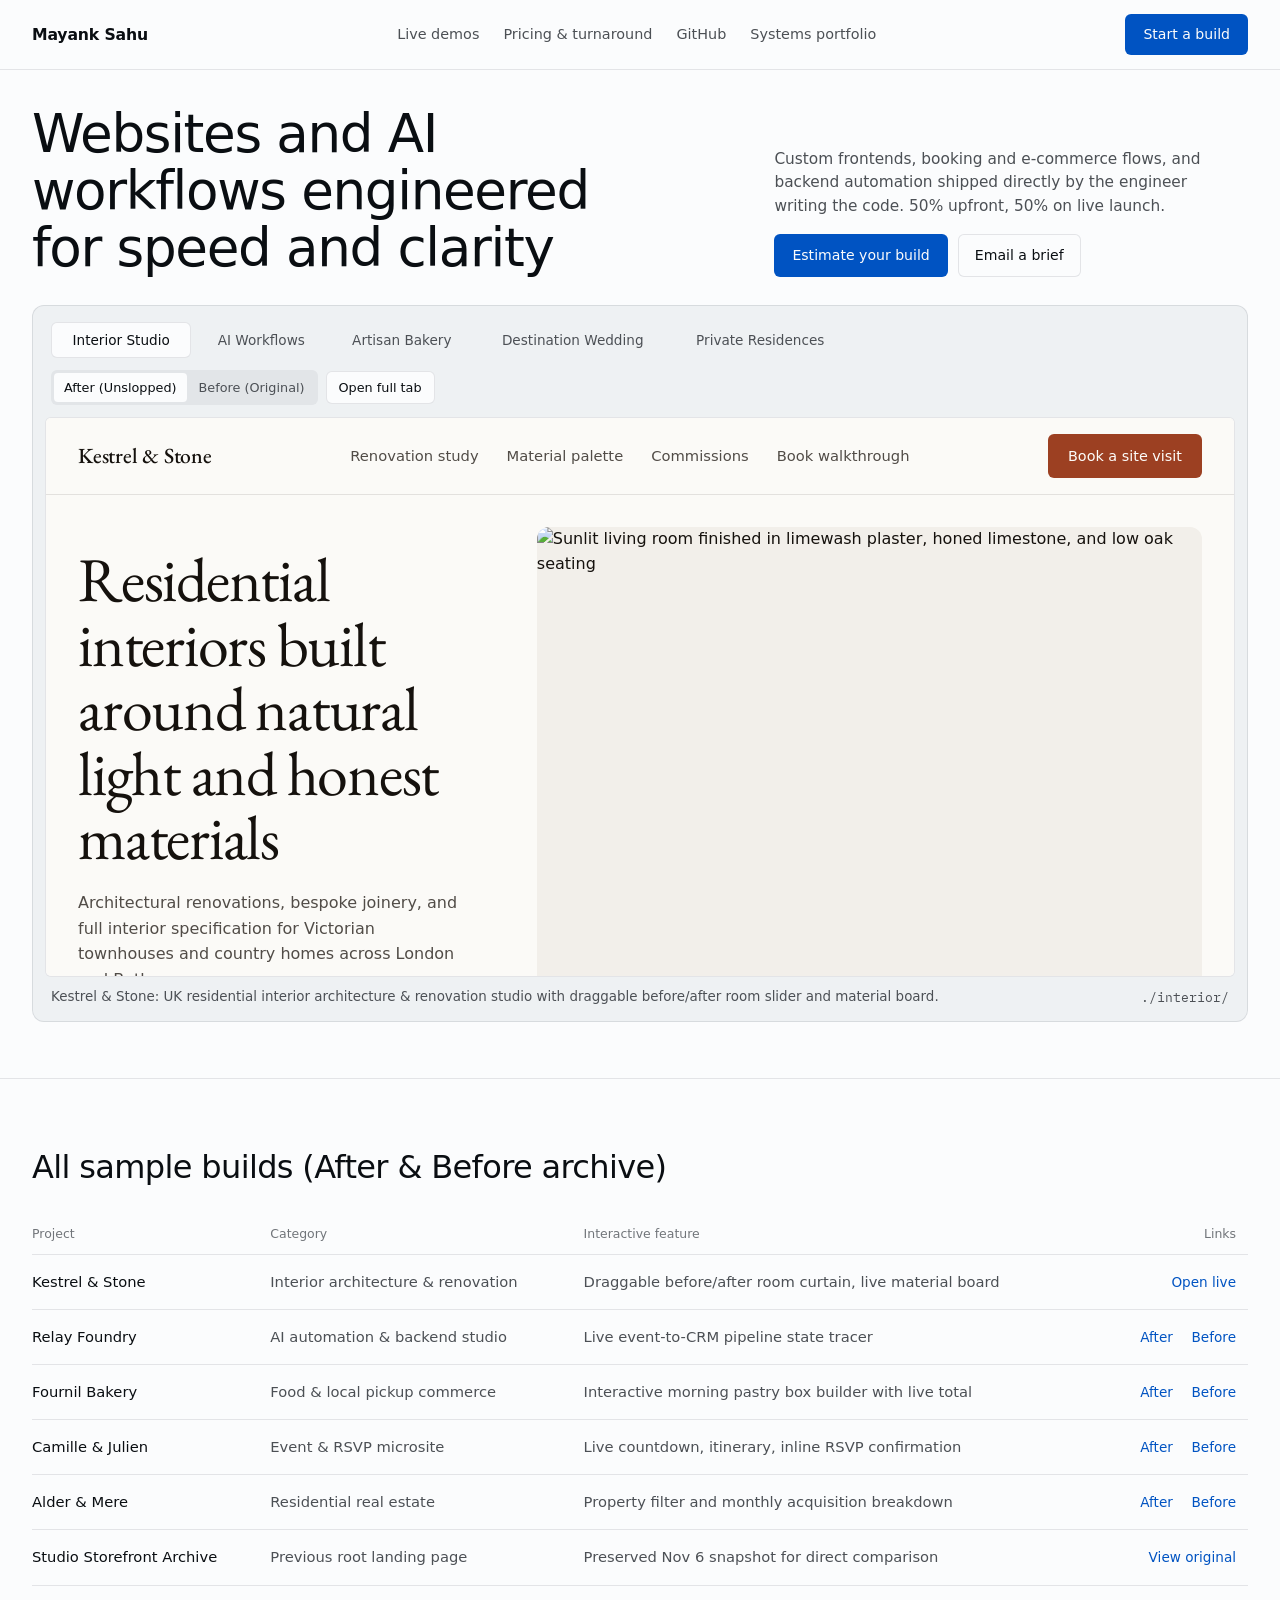
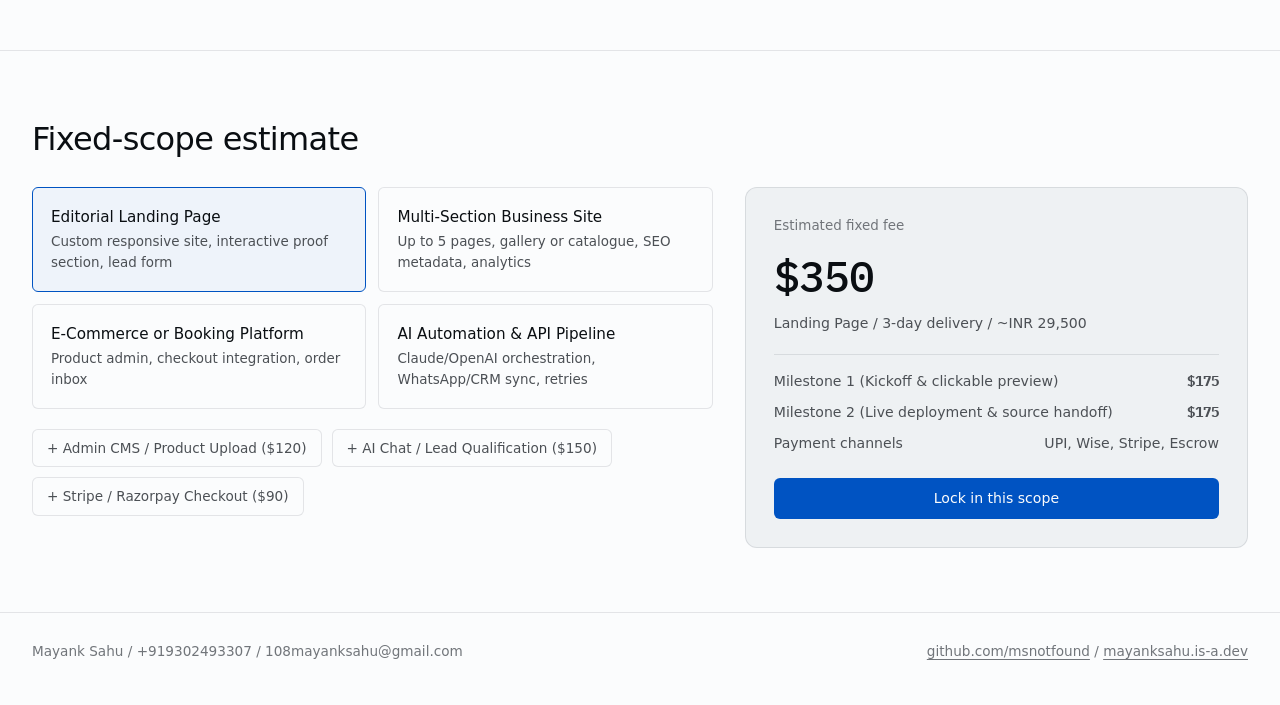
==== index.html @ 8a1dddcc "v1: clean anti-slop baseline + before archive snapshots" ====
<!DOCTYPE html>
<html lang="en">
<head>
  <meta charset="UTF-8">
  <meta name="viewport" content="width=device-width, initial-scale=1.0">
  <title>Mayank Sahu | Web Engineering &amp; AI Systems Studio</title>
  <link rel="preconnect" href="https://api.fontshare.com">
  <link rel="preconnect" href="https://fonts.googleapis.com">
  <link rel="preconnect" href="https://fonts.gstatic.com" crossorigin>
  <link href="https://api.fontshare.com/v2/css?f[]=switzer@400,500,600&display=swap" rel="stylesheet">
  <link href="https://fonts.googleapis.com/css2?family=IBM+Plex+Mono:wght@400;500&display=swap" rel="stylesheet">
  <style>
    :root {
      --bg: oklch(0.99 0.002 250);
      --surface: oklch(0.956 0.004 250);
      --ink: oklch(0.16 0.01 255);
      --ink-secondary: oklch(0.43 0.01 255);
      --ink-muted: oklch(0.56 0.01 255);
      --accent: oklch(0.47 0.19 258);
      --accent-hover: oklch(0.41 0.19 258);
      --border: rgb(15 23 42 / 0.10);
      --radius-outer: 12px;
      --radius-inner: 6px;
      --font-sans: "Switzer", system-ui, -apple-system, sans-serif;
      --font-mono: "IBM Plex Mono", ui-monospace, monospace;
    }

    *, *::before, *::after {
      box-sizing: border-box;
      margin: 0;
      padding: 0;
      -webkit-tap-highlight-color: transparent;
    }

    html {
      scroll-behavior: smooth;
      background: var(--bg);
      color: var(--ink);
      font-family: var(--font-sans);
      font-size: 16px;
      line-height: 1.5;
      -webkit-font-smoothing: antialiased;
    }

    body { min-height: 100dvh; }

    a {
      color: inherit;
      text-underline-offset: 0.2em;
    }

    button {
      font: inherit;
      cursor: pointer;
      touch-action: manipulation;
      border: none;
      background: none;
      color: inherit;
      transition: transform 150ms ease-out, background-color 160ms ease, border-color 160ms ease, color 160ms ease;
    }

    button:active { transform: scale(0.97); }

    .tabular {
      font-family: var(--font-mono);
      font-variant-numeric: tabular-nums;
    }

    /* Header */
    header {
      position: sticky;
      top: 0;
      z-index: 40;
      background: oklch(0.99 0.002 250 / 0.92);
      backdrop-filter: blur(10px);
      border-bottom: 1px solid var(--border);
    }

    .nav-inner {
      max-width: 1360px;
      margin: 0 auto;
      padding: 14px 32px;
      display: flex;
      justify-content: space-between;
      align-items: center;
      gap: 24px;
    }

    .brand {
      font-weight: 600;
      font-size: 0.98rem;
      letter-spacing: -0.01em;
      text-decoration: none;
    }

    .nav-links {
      display: flex;
      gap: 24px;
      font-size: 0.9rem;
      color: var(--ink-secondary);
    }

    .nav-links a { text-decoration: none; }
    @media (hover: hover) {
      .nav-links a:hover { color: var(--ink); }
    }

    .btn-primary {
      display: inline-flex;
      align-items: center;
      justify-content: center;
      background: var(--accent);
      color: oklch(0.99 0 0);
      padding: 10px 18px;
      border-radius: var(--radius-inner);
      font-size: 0.88rem;
      font-weight: 500;
      text-decoration: none;
    }

    @media (hover: hover) {
      .btn-primary:hover { background: var(--accent-hover); }
    }

    .btn-secondary {
      display: inline-flex;
      align-items: center;
      justify-content: center;
      border: 1px solid var(--border);
      background: var(--bg);
      color: var(--ink);
      padding: 10px 16px;
      border-radius: var(--radius-inner);
      font-size: 0.88rem;
      font-weight: 500;
      text-decoration: none;
    }

    @media (hover: hover) {
      .btn-secondary:hover { background: var(--surface); }
    }

    /* Hero + Live Proofing Desk */
    .hero {
      max-width: 1360px;
      margin: 0 auto;
      padding: 36px 32px 56px;
    }

    .hero-top {
      display: grid;
      grid-template-columns: 1.2fr 0.8fr;
      gap: 32px;
      align-items: end;
      margin-bottom: 28px;
    }

    .hero-top h1 {
      font-size: clamp(2.1rem, 1.4rem + 2.4vw, 3.4rem);
      font-weight: 500;
      line-height: 1.07;
      letter-spacing: -0.025em;
      max-width: 18ch;
    }

    .hero-right {
      display: flex;
      flex-direction: column;
      gap: 16px;
      align-items: flex-start;
    }

    .hero-right p {
      color: var(--ink-secondary);
      font-size: 0.96rem;
      max-width: 44ch;
    }

    .hero-ctas {
      display: flex;
      gap: 10px;
      flex-wrap: wrap;
    }

    /* Signature Moment: Live Embedded Work Proofing Desk with Before/After */
    .proofing-desk {
      background: var(--surface);
      border-radius: var(--radius-outer);
      padding: 12px;
      border: 1px solid var(--border);
    }

    .desk-toolbar {
      display: flex;
      justify-content: space-between;
      align-items: center;
      gap: 12px;
      flex-wrap: wrap;
      padding: 4px 6px 12px;
    }

    .demo-tabs {
      display: flex;
      flex-wrap: wrap;
      gap: 6px;
    }

    .demo-tab {
      display: inline-grid;
      place-items: center;
      padding: 7px 13px;
      border-radius: var(--radius-inner);
      font-size: 0.85rem;
      color: var(--ink-secondary);
      border: 1px solid transparent;
    }

    .demo-tab::after {
      content: attr(data-text);
      font-weight: 600;
      visibility: hidden;
      height: 0;
      overflow: hidden;
      grid-area: 1 / 1;
    }

    .demo-tab span { grid-area: 1 / 1; }

    .demo-tab[aria-selected="true"] {
      background: var(--bg);
      color: var(--ink);
      font-weight: 500;
      border-color: var(--border);
    }

    .desk-controls {
      display: flex;
      align-items: center;
      gap: 8px;
      font-size: 0.82rem;
    }

    .version-toggle {
      display: inline-flex;
      background: oklch(0.92 0.005 250);
      padding: 3px;
      border-radius: var(--radius-inner);
      gap: 2px;
    }

    .version-toggle button {
      padding: 5px 10px;
      border-radius: 4px;
      font-size: 0.8rem;
      color: var(--ink-secondary);
    }

    .version-toggle button[aria-pressed="true"] {
      background: var(--bg);
      color: var(--ink);
      font-weight: 500;
    }

    .frame-shell {
      position: relative;
      border-radius: var(--radius-inner);
      overflow: hidden;
      border: 1px solid var(--border);
      background: var(--bg);
      height: 560px;
    }

    .frame-shell iframe {
      width: 100%;
      height: 100%;
      border: 0;
      display: block;
    }

    .desk-footer {
      display: flex;
      justify-content: space-between;
      align-items: center;
      flex-wrap: wrap;
      gap: 12px;
      padding: 10px 6px 2px;
      font-size: 0.84rem;
      color: var(--ink-secondary);
    }

    /* Section */
    .section {
      max-width: 1360px;
      margin: 0 auto;
      padding: 64px 32px;
      border-top: 1px solid var(--border);
    }

    .section h2 {
      font-size: clamp(1.5rem, 1.2rem + 1vw, 2.1rem);
      font-weight: 500;
      letter-spacing: -0.02em;
      margin-bottom: 24px;
    }

    /* Live Directory Table (No 3-icon-card slop) */
    .table-wrap {
      width: 100%;
      overflow-x: auto;
      -webkit-overflow-scrolling: touch;
    }

    .work-list {
      width: 100%;
      border-collapse: collapse;
    }

    .work-list tr {
      border-bottom: 1px solid var(--border);
    }

    .work-list th {
      text-align: left;
      font-size: 0.78rem;
      font-weight: 500;
      color: var(--ink-muted);
      padding: 10px 12px 10px 0;
    }

    .work-list td {
      padding: 16px 12px 16px 0;
      font-size: 0.92rem;
      vertical-align: middle;
    }

    .work-list td:first-child {
      font-weight: 500;
    }

    .work-list .muted {
      color: var(--ink-secondary);
    }

    .work-list .actions {
      text-align: right;
      white-space: nowrap;
    }

    .work-list .actions a {
      margin-left: 14px;
      font-size: 0.85rem;
      color: var(--accent);
      text-decoration: none;
    }

    @media (hover: hover) {
      .work-list .actions a:hover { text-decoration: underline; }
    }

    /* Scope Estimator */
    .quote-grid {
      display: grid;
      grid-template-columns: 1.15fr 0.85fr;
      gap: 32px;
      align-items: start;
    }

    .scope-options {
      display: grid;
      grid-template-columns: repeat(2, 1fr);
      gap: 12px;
    }

    .scope-btn {
      text-align: left;
      padding: 18px;
      border-radius: var(--radius-inner);
      border: 1px solid var(--border);
      background: var(--bg);
      display: flex;
      flex-direction: column;
      gap: 4px;
    }

    .scope-btn[aria-pressed="true"] {
      border-color: var(--accent);
      background: oklch(0.47 0.19 258 / 0.05);
    }

    .scope-btn strong {
      font-size: 0.95rem;
      font-weight: 500;
    }

    .scope-btn span {
      font-size: 0.84rem;
      color: var(--ink-secondary);
    }

    .addons {
      margin-top: 20px;
      display: flex;
      flex-wrap: wrap;
      gap: 10px;
    }

    .addon-chip {
      padding: 8px 14px;
      border-radius: var(--radius-inner);
      border: 1px solid var(--border);
      font-size: 0.85rem;
      color: var(--ink-secondary);
      background: var(--bg);
    }

    .addon-chip[aria-pressed="true"] {
      background: var(--ink);
      color: var(--bg);
      border-color: var(--ink);
    }

    .quote-summary {
      background: var(--surface);
      border-radius: var(--radius-outer);
      padding: 28px;
      border: 1px solid var(--border);
    }

    .quote-price {
      font-size: clamp(2rem, 1.5rem + 1.5vw, 2.75rem);
      font-weight: 500;
      letter-spacing: -0.02em;
      margin: 8px 0 4px;
    }

    .quote-meta {
      color: var(--ink-secondary);
      font-size: 0.88rem;
      margin-bottom: 20px;
    }

    .milestone-list {
      list-style: none;
      border-top: 1px solid var(--border);
      padding-top: 16px;
      margin-bottom: 24px;
      display: flex;
      flex-direction: column;
      gap: 10px;
      font-size: 0.88rem;
      color: var(--ink-secondary);
    }

    .milestone-list li {
      display: flex;
      justify-content: space-between;
      gap: 12px;
    }

    footer {
      max-width: 1360px;
      margin: 0 auto;
      padding: 28px 32px 44px;
      border-top: 1px solid var(--border);
      display: flex;
      justify-content: space-between;
      flex-wrap: wrap;
      gap: 16px;
      font-size: 0.85rem;
      color: var(--ink-muted);
    }

    @media (max-width: 900px) {
      .hero-top, .quote-grid, .scope-options { grid-template-columns: 1fr; }
      .nav-links { display: none; }
      .hero, .section, .nav-inner { padding-left: 20px; padding-right: 20px; }
      .frame-shell { height: 420px; }
    }
  </style>
</head>
<body>
  <header>
    <div class="nav-inner">
      <a class="brand" href="#">Mayank Sahu</a>
      <nav class="nav-links" aria-label="Primary">
        <a href="#work">Live demos</a>
        <a href="#quote">Pricing &amp; turnaround</a>
        <a href="https://github.com/msnotfound" target="_blank" rel="noopener">GitHub</a>
        <a href="https://mayanksahu.is-a.dev/" target="_blank" rel="noopener">Systems portfolio</a>
      </nav>
      <a class="btn-primary" href="mailto:108mayanksahu@gmail.com?subject=Project%20Inquiry">Start a build</a>
    </div>
  </header>

  <main>
    <section class="hero">
      <div class="hero-top">
        <h1>Websites and AI workflows engineered for speed and clarity</h1>
        <div class="hero-right">
          <p>
            Custom frontends, booking and e-commerce flows, and backend automation shipped directly by the engineer writing the code. 50% upfront, 50% on live launch.
          </p>
          <div class="hero-ctas">
            <a class="btn-primary" href="#quote">Estimate your build</a>
            <a class="btn-secondary" href="mailto:108mayanksahu@gmail.com?subject=Project%20Brief">Email a brief</a>
          </div>
        </div>
      </div>

      <div class="proofing-desk" id="work">
        <div class="desk-toolbar">
          <div class="demo-tabs" role="tablist" aria-label="Sample vertical builds">
            <button class="demo-tab" role="tab" aria-selected="true" data-key="interior" data-text="Interior Studio"><span>Interior Studio</span></button>
            <button class="demo-tab" role="tab" aria-selected="false" data-key="ai" data-text="AI Workflows"><span>AI Workflows</span></button>
            <button class="demo-tab" role="tab" aria-selected="false" data-key="bakery" data-text="Artisan Bakery"><span>Artisan Bakery</span></button>
            <button class="demo-tab" role="tab" aria-selected="false" data-key="wedding" data-text="Destination Wedding"><span>Destination Wedding</span></button>
            <button class="demo-tab" role="tab" aria-selected="false" data-key="realestate" data-text="Private Residences"><span>Private Residences</span></button>
          </div>
          <div class="desk-controls">
            <div class="version-toggle" role="group" aria-label="Compare after and before versions">
              <button id="btnAfter" aria-pressed="true">After (Unslopped)</button>
              <button id="btnBefore" aria-pressed="false">Before (Original)</button>
            </div>
            <a id="openFull" class="btn-secondary" style="padding: 6px 12px; font-size: 0.8rem;" href="./interior/" target="_blank" rel="noopener">Open full tab</a>
          </div>
        </div>

        <div class="frame-shell">
          <iframe id="demoFrame" src="./interior/" title="Interactive sample preview"></iframe>
        </div>

        <div class="desk-footer">
          <span id="demoCaption">Kestrel &amp; Stone: UK residential interior architecture &amp; renovation studio with draggable before/after room slider and material board.</span>
          <span class="tabular" id="demoUrl">./interior/</span>
        </div>
      </div>
    </section>

    <section class="section">
      <h2>All sample builds (After &amp; Before archive)</h2>
      <div class="table-wrap">
      <table class="work-list">
        <thead>
          <tr>
            <th>Project</th>
            <th>Category</th>
            <th>Interactive feature</th>
            <th style="text-align:right">Links</th>
          </tr>
        </thead>
        <tbody>
          <tr>
            <td>Kestrel &amp; Stone</td>
            <td class="muted">Interior architecture &amp; renovation</td>
            <td class="muted">Draggable before/after room curtain, live material board</td>
            <td class="actions">
              <a href="./interior/" target="_blank" rel="noopener">Open live</a>
            </td>
          </tr>
          <tr>
            <td>Relay Foundry</td>
            <td class="muted">AI automation &amp; backend studio</td>
            <td class="muted">Live event-to-CRM pipeline state tracer</td>
            <td class="actions">
              <a href="./ai-studio/" target="_blank" rel="noopener">After</a>
              <a href="./before/ai-studio/" target="_blank" rel="noopener">Before</a>
            </td>
          </tr>
          <tr>
            <td>Fournil Bakery</td>
            <td class="muted">Food &amp; local pickup commerce</td>
            <td class="muted">Interactive morning pastry box builder with live total</td>
            <td class="actions">
              <a href="./bakery/" target="_blank" rel="noopener">After</a>
              <a href="./before/bakery/" target="_blank" rel="noopener">Before</a>
            </td>
          </tr>
          <tr>
            <td>Camille &amp; Julien</td>
            <td class="muted">Event &amp; RSVP microsite</td>
            <td class="muted">Live countdown, itinerary, inline RSVP confirmation</td>
            <td class="actions">
              <a href="./wedding/" target="_blank" rel="noopener">After</a>
              <a href="./before/wedding/" target="_blank" rel="noopener">Before</a>
            </td>
          </tr>
          <tr>
            <td>Alder &amp; Mere</td>
            <td class="muted">Residential real estate</td>
            <td class="muted">Property filter and monthly acquisition breakdown</td>
            <td class="actions">
              <a id="reAfterLink" href="https://msnotfound.github.io/real-estate-demo/" target="_blank" rel="noopener">After</a>
              <a id="reBeforeLink" href="https://msnotfound.github.io/real-estate-demo/before/" target="_blank" rel="noopener">Before</a>
            </td>
          </tr>
          <tr>
            <td>Studio Storefront Archive</td>
            <td class="muted">Previous root landing page</td>
            <td class="muted">Preserved Nov 6 snapshot for direct comparison</td>
            <td class="actions">
              <a href="./before/" target="_blank" rel="noopener">View original</a>
            </td>
          </tr>
        </tbody>
      </table>
      </div>
    </section>

    <section class="section" id="quote">
      <h2>Fixed-scope estimate</h2>
      <div class="quote-grid">
        <div>
          <div class="scope-options" role="radiogroup" aria-label="Base project scope">
            <button class="scope-btn" aria-pressed="true" data-price="350" data-days="3" data-name="Landing Page">
              <strong>Editorial Landing Page</strong>
              <span>Custom responsive site, interactive proof section, lead form</span>
            </button>
            <button class="scope-btn" aria-pressed="false" data-price="500" data-days="4" data-name="Studio / Portfolio Site">
              <strong>Multi-Section Business Site</strong>
              <span>Up to 5 pages, gallery or catalogue, SEO metadata, analytics</span>
            </button>
            <button class="scope-btn" aria-pressed="false" data-price="650" data-days="6" data-name="E-Commerce / Booking">
              <strong>E-Commerce or Booking Platform</strong>
              <span>Product admin, checkout integration, order inbox</span>
            </button>
            <button class="scope-btn" aria-pressed="false" data-price="550" data-days="5" data-name="AI Workflow / Agent">
              <strong>AI Automation &amp; API Pipeline</strong>
              <span>Claude/OpenAI orchestration, WhatsApp/CRM sync, retries</span>
            </button>
          </div>

          <div class="addons" aria-label="Optional add-ons">
            <button class="addon-chip" aria-pressed="false" data-add="120" data-days="1">+ Admin CMS / Product Upload ($120)</button>
            <button class="addon-chip" aria-pressed="false" data-add="150" data-days="1">+ AI Chat / Lead Qualification ($150)</button>
            <button class="addon-chip" aria-pressed="false" data-add="90" data-days="1">+ Stripe / Razorpay Checkout ($90)</button>
          </div>
        </div>

        <aside class="quote-summary">
          <div style="font-size:0.84rem; color:var(--ink-muted)">Estimated fixed fee</div>
          <div class="quote-price tabular" id="qPrice">$350</div>
          <div class="quote-meta" id="qMeta">Landing Page / 3-day delivery / ~INR 29,500</div>

          <ul class="milestone-list">
            <li><span>Milestone 1 (Kickoff &amp; clickable preview)</span><strong class="tabular" id="qHalf1">$175</strong></li>
            <li><span>Milestone 2 (Live deployment &amp; source handoff)</span><strong class="tabular" id="qHalf2">$175</strong></li>
            <li><span>Payment channels</span><span>UPI, Wise, Stripe, Escrow</span></li>
          </ul>

          <a id="qCta" class="btn-primary" style="width:100%" href="mailto:108mayanksahu@gmail.com?subject=Project%20Brief%20(Landing%20Page%20-%20$350)">Lock in this scope</a>
        </aside>
      </div>
    </section>
  </main>

  <footer>
    <span>Mayank Sahu / +919302493307 / 108mayanksahu@gmail.com</span>
    <span><a href="https://github.com/msnotfound" target="_blank" rel="noopener">github.com/msnotfound</a> / <a href="https://mayanksahu.is-a.dev/" target="_blank" rel="noopener">mayanksahu.is-a.dev</a></span>
  </footer>

  <script>
    const DEMOS = {
      interior: {
        after: './interior/',
        before: './before/',
        caption: 'Kestrel & Stone: UK residential interior architecture & renovation studio with draggable before/after room slider and material board.'
      },
      ai: {
        after: './ai-studio/',
        before: './before/ai-studio/',
        caption: 'Relay Foundry: AI automation & webhook engineering showcase with a live JSON event trace debugger.'
      },
      bakery: {
        after: './bakery/',
        before: './before/bakery/',
        caption: 'Fournil Bakery: High-contrast split editorial layout with interactive morning pastry box builder.'
      },
      wedding: {
        after: './wedding/',
        before: './before/wedding/',
        caption: 'Camille & Julien: Destination wedding RSVP microsite with live future countdown and full contrast pass.'
      },
      realestate: {
        after: (location.hostname === '127.0.0.1' || location.hostname === 'localhost') ? 'http://127.0.0.1:8082/' : 'https://msnotfound.github.io/real-estate-demo/',
        before: (location.hostname === '127.0.0.1' || location.hostname === 'localhost') ? 'http://127.0.0.1:8082/before/' : 'https://msnotfound.github.io/real-estate-demo/before/',
        caption: 'Alder & Mere: Light-first gallery real estate showcase with architectural photography above the fold and live payment calculator.'
      }
    };

    document.getElementById('reAfterLink').href = DEMOS.realestate.after;
    document.getElementById('reBeforeLink').href = DEMOS.realestate.before;

    let currentDemo = 'interior';
    let currentVersion = 'after';

    function renderDesk() {
      const d = DEMOS[currentDemo];
      const url = d[currentVersion];
      document.getElementById('demoFrame').src = url;
      document.getElementById('openFull').href = url;
      document.getElementById('demoCaption').textContent = d.caption;
      document.getElementById('demoUrl').textContent = url;
    }

    document.querySelectorAll('.demo-tab').forEach(btn => {
      btn.addEventListener('click', () => {
        document.querySelectorAll('.demo-tab').forEach(b => b.setAttribute('aria-selected', 'false'));
        btn.setAttribute('aria-selected', 'true');
        currentDemo = btn.dataset.key;
        renderDesk();
      });
    });

    document.getElementById('btnAfter').addEventListener('click', () => {
      currentVersion = 'after';
      document.getElementById('btnAfter').setAttribute('aria-pressed', 'true');
      document.getElementById('btnBefore').setAttribute('aria-pressed', 'false');
      renderDesk();
    });
    document.getElementById('btnBefore').addEventListener('click', () => {
      currentVersion = 'before';
      document.getElementById('btnBefore').setAttribute('aria-pressed', 'true');
      document.getElementById('btnAfter').setAttribute('aria-pressed', 'false');
      renderDesk();
    });

    // Scope Estimator
    let basePrice = 350, baseDays = 3, baseName = 'Landing Page';
    function updateQuote() {
      let extraPrice = 0, extraDays = 0;
      document.querySelectorAll('.addon-chip[aria-pressed="true"]').forEach(c => {
        extraPrice += Number(c.dataset.add);
        extraDays += Number(c.dataset.days);
      });
      const total = basePrice + extraPrice;
      const days = baseDays + extraDays;
      const half = Math.round(total / 2);
      const inr = Math.round(total * 84.5).toLocaleString('en-IN');
      document.getElementById('qPrice').textContent = '$' + total;
      document.getElementById('qMeta').textContent = `${baseName} / ${days}-day delivery / ~INR ${inr}`;
      document.getElementById('qHalf1').textContent = '$' + half;
      document.getElementById('qHalf2').textContent = '$' + (total - half);
      document.getElementById('qCta').href = `mailto:108mayanksahu@gmail.com?subject=${encodeURIComponent(`Project Brief (${baseName} - $${total})`)}`;
    }

    document.querySelectorAll('.scope-btn').forEach(b => {
      b.addEventListener('click', () => {
        document.querySelectorAll('.scope-btn').forEach(x => x.setAttribute('aria-pressed', 'false'));
        b.setAttribute('aria-pressed', 'true');
        basePrice = Number(b.dataset.price);
        baseDays = Number(b.dataset.days);
        baseName = b.dataset.name;
        updateQuote();
      });
    });

    document.querySelectorAll('.addon-chip').forEach(c => {
      c.addEventListener('click', () => {
        const next = c.getAttribute('aria-pressed') !== 'true';
        c.setAttribute('aria-pressed', String(next));
        updateQuote();
      });
    });
  </script>
</body>
</html>
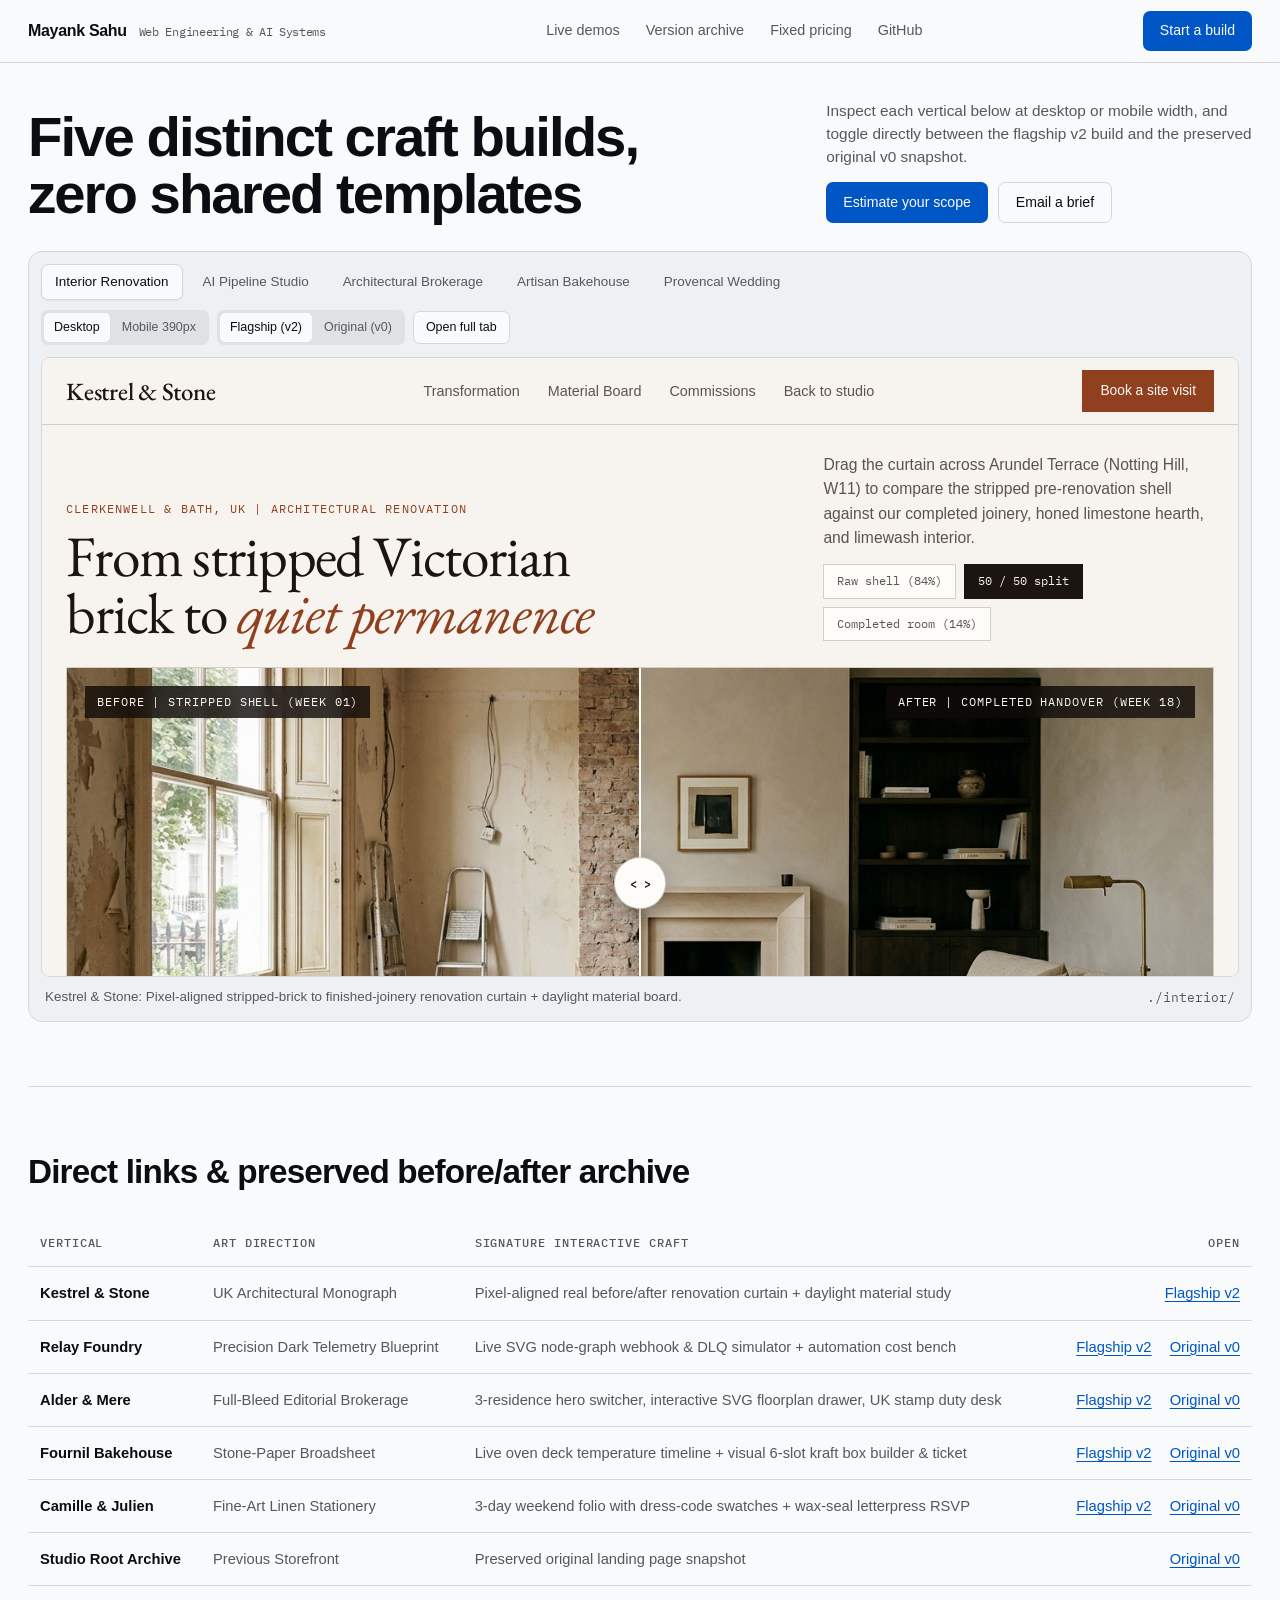
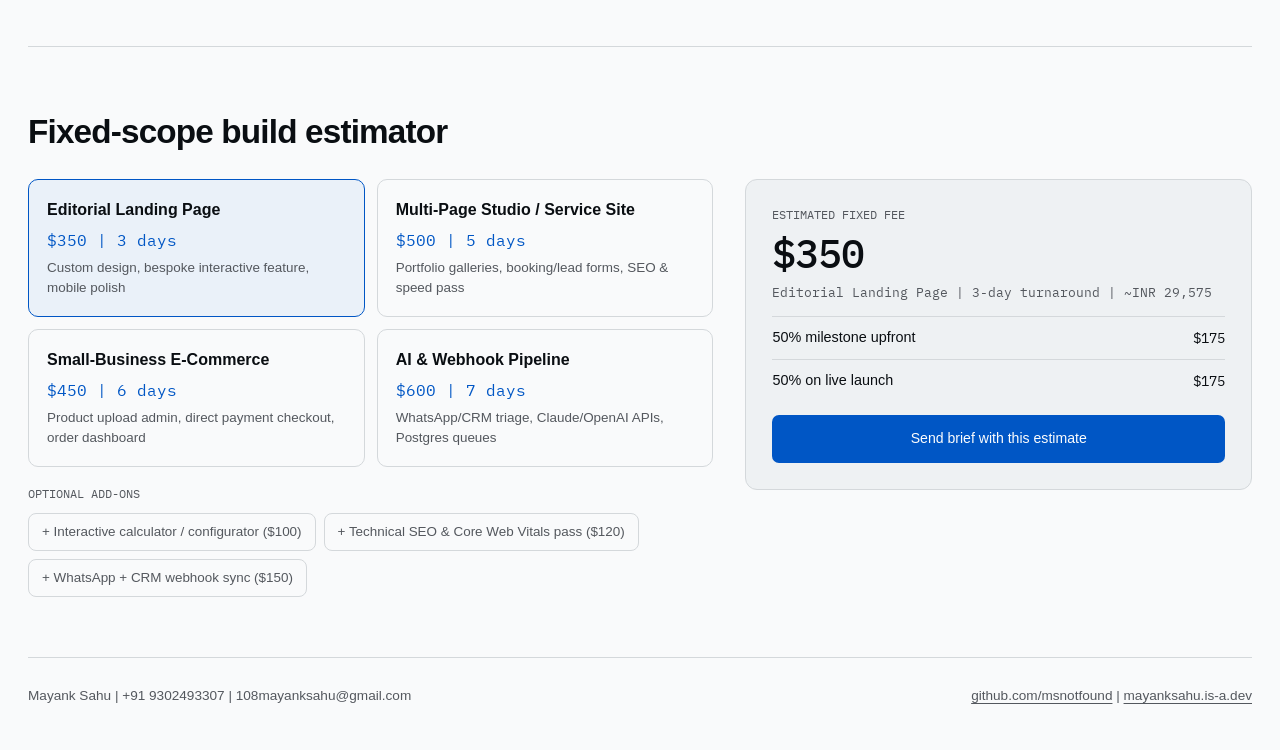
==== commit 468870b4: "v2: flagship studio upliftment with distinct art directions and pixel-aligned renovation curtain" ====
--- a/index.html
+++ b/index.html
@@ -1,202 +1,182 @@
-<!DOCTYPE html>
+<!doctype html>
 <html lang="en">
 <head>
-  <meta charset="UTF-8">
-  <meta name="viewport" content="width=device-width, initial-scale=1.0">
+  <meta charset="UTF-8" />
+  <meta name="viewport" content="width=device-width, initial-scale=1.0" />
   <title>Mayank Sahu | Web Engineering &amp; AI Systems Studio</title>
-  <link rel="preconnect" href="https://api.fontshare.com">
-  <link rel="preconnect" href="https://fonts.googleapis.com">
-  <link rel="preconnect" href="https://fonts.gstatic.com" crossorigin>
-  <link href="https://api.fontshare.com/v2/css?f[]=switzer@400,500,600&display=swap" rel="stylesheet">
-  <link href="https://fonts.googleapis.com/css2?family=IBM+Plex+Mono:wght@400;500&display=swap" rel="stylesheet">
+  <link rel="preconnect" href="https://api.fontshare.com" />
+  <link href="https://api.fontshare.com/v2/css?f[]=switzer@400,500,600,700&display=swap" rel="stylesheet" />
+  <link rel="preconnect" href="https://fonts.googleapis.com" />
+  <link rel="preconnect" href="https://fonts.gstatic.com" crossorigin />
+  <link href="https://fonts.googleapis.com/css2?family=IBM+Plex+Mono:wght@400;500&display=swap" rel="stylesheet" />
   <style>
     :root {
-      --bg: oklch(0.99 0.002 250);
+      --bg: oklch(0.985 0.002 250);
       --surface: oklch(0.956 0.004 250);
+      --surface-dark: oklch(0.15 0.008 255);
+      --line: oklch(0.88 0.006 250);
       --ink: oklch(0.16 0.01 255);
-      --ink-secondary: oklch(0.43 0.01 255);
-      --ink-muted: oklch(0.56 0.01 255);
-      --accent: oklch(0.47 0.19 258);
-      --accent-hover: oklch(0.41 0.19 258);
-      --border: rgb(15 23 42 / 0.10);
-      --radius-outer: 12px;
-      --radius-inner: 6px;
-      --font-sans: "Switzer", system-ui, -apple-system, sans-serif;
+      --ink-muted: oklch(0.46 0.01 255);
+      --cobalt: oklch(0.48 0.19 258);
+      --cobalt-ink: oklch(0.99 0.002 250);
+      --font-sans: "Switzer", -apple-system, BlinkMacSystemFont, sans-serif;
       --font-mono: "IBM Plex Mono", ui-monospace, monospace;
-    }
-
-    *, *::before, *::after {
-      box-sizing: border-box;
-      margin: 0;
-      padding: 0;
-      -webkit-tap-highlight-color: transparent;
-    }
+      --ease-out: cubic-bezier(0.22, 1, 0.36, 1);
+    }
+
+    *, *::before, *::after { box-sizing: border-box; margin: 0; padding: 0; }
 
     html {
       scroll-behavior: smooth;
       background: var(--bg);
       color: var(--ink);
       font-family: var(--font-sans);
-      font-size: 16px;
-      line-height: 1.5;
       -webkit-font-smoothing: antialiased;
-    }
-
-    body { min-height: 100dvh; }
-
-    a {
-      color: inherit;
-      text-underline-offset: 0.2em;
-    }
+      -webkit-tap-highlight-color: transparent;
+    }
+
+    body { min-height: 100dvh; line-height: 1.5; overflow-x: hidden; }
+    a { color: inherit; text-decoration: none; }
 
     button {
       font: inherit;
+      color: inherit;
+      background: none;
+      border: none;
       cursor: pointer;
       touch-action: manipulation;
-      border: none;
-      background: none;
-      color: inherit;
-      transition: transform 150ms ease-out, background-color 160ms ease, border-color 160ms ease, color 160ms ease;
+      transition: transform 130ms var(--ease-out), background-color 160ms ease, border-color 160ms ease, color 160ms ease;
     }
 
     button:active { transform: scale(0.97); }
-
-    .tabular {
-      font-family: var(--font-mono);
-      font-variant-numeric: tabular-nums;
-    }
-
-    /* Header */
-    header {
+    button:focus-visible, a:focus-visible { outline: 2px solid var(--cobalt); outline-offset: 2px; }
+
+    .mono { font-family: var(--font-mono); font-variant-numeric: tabular-nums; }
+
+    /* Top Header */
+    .topbar {
       position: sticky;
       top: 0;
       z-index: 40;
-      background: oklch(0.99 0.002 250 / 0.92);
+      background: color-mix(in oklch, var(--bg) 92%, transparent);
       backdrop-filter: blur(10px);
-      border-bottom: 1px solid var(--border);
-    }
-
-    .nav-inner {
-      max-width: 1360px;
+      border-bottom: 1px solid var(--line);
+    }
+
+    .topbar-inner {
+      max-width: 1380px;
       margin: 0 auto;
-      padding: 14px 32px;
+      height: 62px;
+      padding: 0 28px;
       display: flex;
       justify-content: space-between;
       align-items: center;
-      gap: 24px;
+      gap: 20px;
     }
 
     .brand {
+      display: flex;
+      align-items: baseline;
+      gap: 12px;
       font-weight: 600;
-      font-size: 0.98rem;
-      letter-spacing: -0.01em;
-      text-decoration: none;
+      letter-spacing: -0.02em;
+    }
+
+    .brand-role {
+      font-family: var(--font-mono);
+      font-size: 0.74rem;
+      color: var(--ink-muted);
+      font-weight: 400;
     }
 
     .nav-links {
       display: flex;
-      gap: 24px;
+      gap: 26px;
       font-size: 0.9rem;
-      color: var(--ink-secondary);
-    }
-
-    .nav-links a { text-decoration: none; }
+      color: var(--ink-muted);
+    }
+
+    .nav-links a { text-underline-offset: 0.25em; }
     @media (hover: hover) {
-      .nav-links a:hover { color: var(--ink); }
+      .nav-links a:hover { color: var(--ink); text-decoration: underline; }
     }
 
     .btn-primary {
+      padding: 9px 17px;
+      background: var(--cobalt);
+      color: var(--cobalt-ink);
+      font-weight: 500;
+      font-size: 0.88rem;
+      border-radius: 7px;
       display: inline-flex;
       align-items: center;
       justify-content: center;
-      background: var(--accent);
-      color: oklch(0.99 0 0);
-      padding: 10px 18px;
-      border-radius: var(--radius-inner);
+    }
+
+    .btn-secondary {
+      padding: 9px 17px;
+      border: 1px solid var(--line);
+      background: var(--bg);
+      color: var(--ink);
+      font-weight: 500;
       font-size: 0.88rem;
-      font-weight: 500;
-      text-decoration: none;
-    }
-
-    @media (hover: hover) {
-      .btn-primary:hover { background: var(--accent-hover); }
-    }
-
-    .btn-secondary {
+      border-radius: 7px;
       display: inline-flex;
       align-items: center;
       justify-content: center;
-      border: 1px solid var(--border);
-      background: var(--bg);
-      color: var(--ink);
-      padding: 10px 16px;
-      border-radius: var(--radius-inner);
-      font-size: 0.88rem;
-      font-weight: 500;
-      text-decoration: none;
-    }
-
-    @media (hover: hover) {
-      .btn-secondary:hover { background: var(--surface); }
-    }
-
-    /* Hero + Live Proofing Desk */
-    .hero {
-      max-width: 1360px;
+    }
+
+    /* Main Hero & Live Proofing Stage */
+    .wrap {
+      max-width: 1380px;
       margin: 0 auto;
-      padding: 36px 32px 56px;
+      padding: 0 28px;
     }
 
     .hero-top {
+      padding: 36px 0 28px;
       display: grid;
-      grid-template-columns: 1.2fr 0.8fr;
+      grid-template-columns: minmax(0, 1.35fr) minmax(0, 0.75fr);
       gap: 32px;
       align-items: end;
-      margin-bottom: 28px;
-    }
-
-    .hero-top h1 {
-      font-size: clamp(2.1rem, 1.4rem + 2.4vw, 3.4rem);
-      font-weight: 500;
-      line-height: 1.07;
-      letter-spacing: -0.025em;
-      max-width: 18ch;
+    }
+
+    h1 {
+      font-size: clamp(2.4rem, 4.4vw, 3.8rem);
+      font-weight: 600;
+      line-height: 1.01;
+      letter-spacing: -0.035em;
+      text-wrap: balance;
     }
 
     .hero-right {
-      display: flex;
-      flex-direction: column;
-      gap: 16px;
-      align-items: flex-start;
+      display: grid;
+      gap: 14px;
     }
 
     .hero-right p {
-      color: var(--ink-secondary);
       font-size: 0.96rem;
-      max-width: 44ch;
-    }
-
-    .hero-ctas {
-      display: flex;
-      gap: 10px;
-      flex-wrap: wrap;
-    }
-
-    /* Signature Moment: Live Embedded Work Proofing Desk with Before/After */
-    .proofing-desk {
+      color: var(--ink-muted);
+    }
+
+    .hero-btns { display: flex; flex-wrap: wrap; gap: 10px; }
+
+    /* Interactive Proofing Stage */
+    .stage-shell {
       background: var(--surface);
-      border-radius: var(--radius-outer);
+      border: 1px solid var(--line);
+      border-radius: 14px;
       padding: 12px;
-      border: 1px solid var(--border);
-    }
-
-    .desk-toolbar {
+      margin-bottom: 64px;
+    }
+
+    .stage-bar {
       display: flex;
       justify-content: space-between;
       align-items: center;
-      gap: 12px;
       flex-wrap: wrap;
-      padding: 4px 6px 12px;
+      gap: 10px;
+      padding-bottom: 12px;
     }
 
     .demo-tabs {
@@ -206,558 +186,534 @@
     }
 
     .demo-tab {
-      display: inline-grid;
-      place-items: center;
       padding: 7px 13px;
-      border-radius: var(--radius-inner);
-      font-size: 0.85rem;
-      color: var(--ink-secondary);
+      border-radius: 7px;
+      font-size: 0.84rem;
+      color: var(--ink-muted);
       border: 1px solid transparent;
     }
-
-    .demo-tab::after {
-      content: attr(data-text);
-      font-weight: 600;
-      visibility: hidden;
-      height: 0;
-      overflow: hidden;
-      grid-area: 1 / 1;
-    }
-
-    .demo-tab span { grid-area: 1 / 1; }
 
     .demo-tab[aria-selected="true"] {
       background: var(--bg);
       color: var(--ink);
+      border-color: var(--line);
       font-weight: 500;
-      border-color: var(--border);
-    }
-
-    .desk-controls {
+      box-shadow: 0 1px 2px oklch(0.2 0.01 250 / 0.06);
+    }
+
+    .stage-tools {
       display: flex;
       align-items: center;
+      flex-wrap: wrap;
       gap: 8px;
-      font-size: 0.82rem;
-    }
-
-    .version-toggle {
+    }
+
+    .seg-group {
       display: inline-flex;
-      background: oklch(0.92 0.005 250);
+      background: oklch(0.91 0.005 250);
       padding: 3px;
-      border-radius: var(--radius-inner);
+      border-radius: 7px;
       gap: 2px;
     }
 
-    .version-toggle button {
+    .seg-btn {
       padding: 5px 10px;
-      border-radius: 4px;
-      font-size: 0.8rem;
-      color: var(--ink-secondary);
-    }
-
-    .version-toggle button[aria-pressed="true"] {
+      border-radius: 5px;
+      font-size: 0.78rem;
+      color: var(--ink-muted);
+    }
+
+    .seg-btn[aria-pressed="true"] {
       background: var(--bg);
       color: var(--ink);
       font-weight: 500;
     }
 
-    .frame-shell {
-      position: relative;
-      border-radius: var(--radius-inner);
+    .viewport-stage {
+      background: oklch(0.91 0.005 250);
+      border: 1px solid var(--line);
+      border-radius: 9px;
       overflow: hidden;
-      border: 1px solid var(--border);
-      background: var(--bg);
-      height: 560px;
-    }
-
-    .frame-shell iframe {
+      display: flex;
+      justify-content: center;
+      height: 620px;
+      transition: padding 220ms var(--ease-out);
+    }
+
+    .viewport-stage.is-mobile {
+      padding: 16px;
+      background: var(--surface-dark);
+    }
+
+    .viewport-stage iframe {
       width: 100%;
       height: 100%;
       border: 0;
-      display: block;
-    }
-
-    .desk-footer {
+      background: var(--bg);
+      transition: width 260ms var(--ease-out), border-radius 260ms var(--ease-out);
+    }
+
+    .viewport-stage.is-mobile iframe {
+      width: 390px;
+      max-width: 100%;
+      border-radius: 18px;
+      box-shadow: 0 20px 50px oklch(0.05 0.01 250 / 0.5);
+    }
+
+    .stage-foot {
       display: flex;
       justify-content: space-between;
       align-items: center;
       flex-wrap: wrap;
       gap: 12px;
-      padding: 10px 6px 2px;
+      padding: 10px 4px 2px;
       font-size: 0.84rem;
-      color: var(--ink-secondary);
-    }
-
-    /* Section */
+      color: var(--ink-muted);
+    }
+
+    /* Archive & Directory */
     .section {
-      max-width: 1360px;
-      margin: 0 auto;
-      padding: 64px 32px;
-      border-top: 1px solid var(--border);
-    }
-
-    .section h2 {
-      font-size: clamp(1.5rem, 1.2rem + 1vw, 2.1rem);
-      font-weight: 500;
-      letter-spacing: -0.02em;
-      margin-bottom: 24px;
-    }
-
-    /* Live Directory Table (No 3-icon-card slop) */
+      padding: 60px 0;
+      border-top: 1px solid var(--line);
+    }
+
+    h2 {
+      font-size: clamp(1.55rem, 2.6vw, 2.15rem);
+      font-weight: 600;
+      letter-spacing: -0.025em;
+      margin-bottom: 22px;
+    }
+
     .table-wrap {
       width: 100%;
       overflow-x: auto;
       -webkit-overflow-scrolling: touch;
     }
 
-    .work-list {
+    table {
       width: 100%;
       border-collapse: collapse;
-    }
-
-    .work-list tr {
-      border-bottom: 1px solid var(--border);
-    }
-
-    .work-list th {
+      min-width: 640px;
+    }
+
+    th, td {
       text-align: left;
-      font-size: 0.78rem;
+      padding: 15px 12px;
+      border-bottom: 1px solid var(--line);
+      font-size: 0.92rem;
+    }
+
+    th {
+      font-family: var(--font-mono);
+      font-size: 0.72rem;
+      text-transform: uppercase;
+      letter-spacing: 0.08em;
+      color: var(--ink-muted);
       font-weight: 500;
-      color: var(--ink-muted);
-      padding: 10px 12px 10px 0;
-    }
-
-    .work-list td {
-      padding: 16px 12px 16px 0;
-      font-size: 0.92rem;
-      vertical-align: middle;
-    }
-
-    .work-list td:first-child {
+    }
+
+    td.muted { color: var(--ink-muted); }
+    td.links { text-align: right; white-space: nowrap; }
+    td.links a {
+      margin-left: 14px;
+      color: var(--cobalt);
       font-weight: 500;
-    }
-
-    .work-list .muted {
-      color: var(--ink-secondary);
-    }
-
-    .work-list .actions {
-      text-align: right;
-      white-space: nowrap;
-    }
-
-    .work-list .actions a {
-      margin-left: 14px;
-      font-size: 0.85rem;
-      color: var(--accent);
-      text-decoration: none;
-    }
-
-    @media (hover: hover) {
-      .work-list .actions a:hover { text-decoration: underline; }
-    }
-
-    /* Scope Estimator */
+      text-decoration: underline;
+      text-underline-offset: 0.2em;
+    }
+
+    /* Estimator */
     .quote-grid {
       display: grid;
-      grid-template-columns: 1.15fr 0.85fr;
+      grid-template-columns: minmax(0, 1.15fr) minmax(0, 0.85fr);
       gap: 32px;
       align-items: start;
     }
 
-    .scope-options {
+    .scope-grid {
       display: grid;
-      grid-template-columns: repeat(2, 1fr);
+      grid-template-columns: repeat(2, minmax(0, 1fr));
       gap: 12px;
-    }
-
-    .scope-btn {
+      margin-bottom: 18px;
+    }
+
+    .scope-card {
+      padding: 18px;
+      border: 1px solid var(--line);
+      border-radius: 10px;
       text-align: left;
-      padding: 18px;
-      border-radius: var(--radius-inner);
-      border: 1px solid var(--border);
       background: var(--bg);
-      display: flex;
-      flex-direction: column;
-      gap: 4px;
-    }
-
-    .scope-btn[aria-pressed="true"] {
-      border-color: var(--accent);
-      background: oklch(0.47 0.19 258 / 0.05);
-    }
-
-    .scope-btn strong {
-      font-size: 0.95rem;
+      display: grid;
+      gap: 6px;
+    }
+
+    .scope-card[aria-pressed="true"] {
+      border-color: var(--cobalt);
+      background: color-mix(in oklch, var(--cobalt) 6%, var(--bg));
+    }
+
+    .addon-row { display: flex; flex-wrap: wrap; gap: 8px; }
+
+    .addon-chip {
+      padding: 8px 13px;
+      border: 1px solid var(--line);
+      border-radius: 8px;
+      font-size: 0.84rem;
+      color: var(--ink-muted);
+      background: var(--bg);
+    }
+
+    .addon-chip[aria-pressed="true"] {
+      border-color: var(--cobalt);
+      background: var(--cobalt);
+      color: var(--cobalt-ink);
+    }
+
+    .summary-card {
+      background: var(--surface);
+      border: 1px solid var(--line);
+      border-radius: 12px;
+      padding: 26px;
+      display: grid;
+      gap: 14px;
+    }
+
+    .big-price {
+      font-family: var(--font-mono);
+      font-size: 2.5rem;
       font-weight: 500;
-    }
-
-    .scope-btn span {
-      font-size: 0.84rem;
-      color: var(--ink-secondary);
-    }
-
-    .addons {
-      margin-top: 20px;
-      display: flex;
-      flex-wrap: wrap;
-      gap: 10px;
-    }
-
-    .addon-chip {
-      padding: 8px 14px;
-      border-radius: var(--radius-inner);
-      border: 1px solid var(--border);
-      font-size: 0.85rem;
-      color: var(--ink-secondary);
-      background: var(--bg);
-    }
-
-    .addon-chip[aria-pressed="true"] {
-      background: var(--ink);
-      color: var(--bg);
-      border-color: var(--ink);
-    }
-
-    .quote-summary {
-      background: var(--surface);
-      border-radius: var(--radius-outer);
-      padding: 28px;
-      border: 1px solid var(--border);
-    }
-
-    .quote-price {
-      font-size: clamp(2rem, 1.5rem + 1.5vw, 2.75rem);
-      font-weight: 500;
-      letter-spacing: -0.02em;
-      margin: 8px 0 4px;
-    }
-
-    .quote-meta {
-      color: var(--ink-secondary);
-      font-size: 0.88rem;
-      margin-bottom: 20px;
-    }
-
-    .milestone-list {
-      list-style: none;
-      border-top: 1px solid var(--border);
-      padding-top: 16px;
-      margin-bottom: 24px;
-      display: flex;
-      flex-direction: column;
-      gap: 10px;
-      font-size: 0.88rem;
-      color: var(--ink-secondary);
-    }
-
-    .milestone-list li {
+      letter-spacing: -0.03em;
+    }
+
+    .split-row {
       display: flex;
       justify-content: space-between;
-      gap: 12px;
+      padding: 10px 0;
+      border-top: 1px solid var(--line);
+      font-size: 0.9rem;
     }
 
     footer {
-      max-width: 1360px;
-      margin: 0 auto;
-      padding: 28px 32px 44px;
-      border-top: 1px solid var(--border);
+      border-top: 1px solid var(--line);
+      padding: 28px 0 44px;
       display: flex;
       justify-content: space-between;
       flex-wrap: wrap;
-      gap: 16px;
+      gap: 14px;
       font-size: 0.85rem;
       color: var(--ink-muted);
     }
 
-    @media (max-width: 900px) {
-      .hero-top, .quote-grid, .scope-options { grid-template-columns: 1fr; }
-      .nav-links { display: none; }
-      .hero, .section, .nav-inner { padding-left: 20px; padding-right: 20px; }
-      .frame-shell { height: 420px; }
+    footer a { text-decoration: underline; text-underline-offset: 0.25em; }
+
+    @media (max-width: 960px) {
+      .hero-top, .quote-grid { grid-template-columns: minmax(0, 1fr); }
+      .nav-links, .brand-role { display: none; }
+    }
+
+    @media (max-width: 600px) {
+      .scope-grid { grid-template-columns: minmax(0, 1fr); }
+      .wrap, .topbar-inner { padding-inline: 18px; }
     }
   </style>
 </head>
 <body>
-  <header>
-    <div class="nav-inner">
-      <a class="brand" href="#">Mayank Sahu</a>
+  <header class="topbar">
+    <div class="topbar-inner">
+      <a href="#top" class="brand">
+        <span>Mayank Sahu</span>
+        <span class="brand-role">Web Engineering &amp; AI Systems</span>
+      </a>
       <nav class="nav-links" aria-label="Primary">
         <a href="#work">Live demos</a>
-        <a href="#quote">Pricing &amp; turnaround</a>
+        <a href="#archive">Version archive</a>
+        <a href="#quote">Fixed pricing</a>
         <a href="https://github.com/msnotfound" target="_blank" rel="noopener">GitHub</a>
-        <a href="https://mayanksahu.is-a.dev/" target="_blank" rel="noopener">Systems portfolio</a>
       </nav>
-      <a class="btn-primary" href="mailto:108mayanksahu@gmail.com?subject=Project%20Inquiry">Start a build</a>
+      <a href="#quote" class="btn-primary">Start a build</a>
     </div>
   </header>
 
-  <main>
-    <section class="hero">
-      <div class="hero-top">
-        <h1>Websites and AI workflows engineered for speed and clarity</h1>
-        <div class="hero-right">
-          <p>
-            Custom frontends, booking and e-commerce flows, and backend automation shipped directly by the engineer writing the code. 50% upfront, 50% on live launch.
-          </p>
-          <div class="hero-ctas">
-            <a class="btn-primary" href="#quote">Estimate your build</a>
-            <a class="btn-secondary" href="mailto:108mayanksahu@gmail.com?subject=Project%20Brief">Email a brief</a>
-          </div>
-        </div>
-      </div>
-
-      <div class="proofing-desk" id="work">
-        <div class="desk-toolbar">
-          <div class="demo-tabs" role="tablist" aria-label="Sample vertical builds">
-            <button class="demo-tab" role="tab" aria-selected="true" data-key="interior" data-text="Interior Studio"><span>Interior Studio</span></button>
-            <button class="demo-tab" role="tab" aria-selected="false" data-key="ai" data-text="AI Workflows"><span>AI Workflows</span></button>
-            <button class="demo-tab" role="tab" aria-selected="false" data-key="bakery" data-text="Artisan Bakery"><span>Artisan Bakery</span></button>
-            <button class="demo-tab" role="tab" aria-selected="false" data-key="wedding" data-text="Destination Wedding"><span>Destination Wedding</span></button>
-            <button class="demo-tab" role="tab" aria-selected="false" data-key="realestate" data-text="Private Residences"><span>Private Residences</span></button>
-          </div>
-          <div class="desk-controls">
-            <div class="version-toggle" role="group" aria-label="Compare after and before versions">
-              <button id="btnAfter" aria-pressed="true">After (Unslopped)</button>
-              <button id="btnBefore" aria-pressed="false">Before (Original)</button>
-            </div>
-            <a id="openFull" class="btn-secondary" style="padding: 6px 12px; font-size: 0.8rem;" href="./interior/" target="_blank" rel="noopener">Open full tab</a>
-          </div>
-        </div>
-
-        <div class="frame-shell">
-          <iframe id="demoFrame" src="./interior/" title="Interactive sample preview"></iframe>
-        </div>
-
-        <div class="desk-footer">
-          <span id="demoCaption">Kestrel &amp; Stone: UK residential interior architecture &amp; renovation studio with draggable before/after room slider and material board.</span>
-          <span class="tabular" id="demoUrl">./interior/</span>
+  <main class="wrap" id="top">
+    <section class="hero-top">
+      <h1>Five distinct craft builds, zero shared templates</h1>
+      <div class="hero-right">
+        <p>
+          Inspect each vertical below at desktop or mobile width, and toggle directly between the flagship v2 build and the preserved original v0 snapshot.
+        </p>
+        <div class="hero-btns">
+          <a href="#quote" class="btn-primary">Estimate your scope</a>
+          <a href="mailto:108mayanksahu@gmail.com?subject=Project%20Brief" class="btn-secondary">Email a brief</a>
         </div>
       </div>
     </section>
 
-    <section class="section">
-      <h2>All sample builds (After &amp; Before archive)</h2>
-      <div class="table-wrap">
-      <table class="work-list">
-        <thead>
-          <tr>
-            <th>Project</th>
-            <th>Category</th>
-            <th>Interactive feature</th>
-            <th style="text-align:right">Links</th>
-          </tr>
-        </thead>
-        <tbody>
-          <tr>
-            <td>Kestrel &amp; Stone</td>
-            <td class="muted">Interior architecture &amp; renovation</td>
-            <td class="muted">Draggable before/after room curtain, live material board</td>
-            <td class="actions">
-              <a href="./interior/" target="_blank" rel="noopener">Open live</a>
-            </td>
-          </tr>
-          <tr>
-            <td>Relay Foundry</td>
-            <td class="muted">AI automation &amp; backend studio</td>
-            <td class="muted">Live event-to-CRM pipeline state tracer</td>
-            <td class="actions">
-              <a href="./ai-studio/" target="_blank" rel="noopener">After</a>
-              <a href="./before/ai-studio/" target="_blank" rel="noopener">Before</a>
-            </td>
-          </tr>
-          <tr>
-            <td>Fournil Bakery</td>
-            <td class="muted">Food &amp; local pickup commerce</td>
-            <td class="muted">Interactive morning pastry box builder with live total</td>
-            <td class="actions">
-              <a href="./bakery/" target="_blank" rel="noopener">After</a>
-              <a href="./before/bakery/" target="_blank" rel="noopener">Before</a>
-            </td>
-          </tr>
-          <tr>
-            <td>Camille &amp; Julien</td>
-            <td class="muted">Event &amp; RSVP microsite</td>
-            <td class="muted">Live countdown, itinerary, inline RSVP confirmation</td>
-            <td class="actions">
-              <a href="./wedding/" target="_blank" rel="noopener">After</a>
-              <a href="./before/wedding/" target="_blank" rel="noopener">Before</a>
-            </td>
-          </tr>
-          <tr>
-            <td>Alder &amp; Mere</td>
-            <td class="muted">Residential real estate</td>
-            <td class="muted">Property filter and monthly acquisition breakdown</td>
-            <td class="actions">
-              <a id="reAfterLink" href="https://msnotfound.github.io/real-estate-demo/" target="_blank" rel="noopener">After</a>
-              <a id="reBeforeLink" href="https://msnotfound.github.io/real-estate-demo/before/" target="_blank" rel="noopener">Before</a>
-            </td>
-          </tr>
-          <tr>
-            <td>Studio Storefront Archive</td>
-            <td class="muted">Previous root landing page</td>
-            <td class="muted">Preserved Nov 6 snapshot for direct comparison</td>
-            <td class="actions">
-              <a href="./before/" target="_blank" rel="noopener">View original</a>
-            </td>
-          </tr>
-        </tbody>
-      </table>
+    <section class="stage-shell" id="work" aria-label="Interactive live proofing stage">
+      <div class="stage-bar">
+        <div class="demo-tabs" role="tablist" aria-label="Vertical demos">
+          <button type="button" class="demo-tab" role="tab" aria-selected="true" data-key="interior">Interior Renovation</button>
+          <button type="button" class="demo-tab" role="tab" aria-selected="false" data-key="ai">AI Pipeline Studio</button>
+          <button type="button" class="demo-tab" role="tab" aria-selected="false" data-key="realestate">Architectural Brokerage</button>
+          <button type="button" class="demo-tab" role="tab" aria-selected="false" data-key="bakery">Artisan Bakehouse</button>
+          <button type="button" class="demo-tab" role="tab" aria-selected="false" data-key="wedding">Provencal Wedding</button>
+        </div>
+
+        <div class="stage-tools">
+          <div class="seg-group" role="group" aria-label="Switch viewport size">
+            <button type="button" class="seg-btn" id="vpDesktop" aria-pressed="true">Desktop</button>
+            <button type="button" class="seg-btn" id="vpMobile" aria-pressed="false">Mobile 390px</button>
+          </div>
+          <div class="seg-group" role="group" aria-label="Switch design version">
+            <button type="button" class="seg-btn" id="btnAfter" aria-pressed="true">Flagship (v2)</button>
+            <button type="button" class="seg-btn" id="btnBefore" aria-pressed="false">Original (v0)</button>
+          </div>
+          <a id="openFull" class="btn-secondary" style="padding: 6px 12px; font-size: 0.78rem;" href="./interior/" target="_blank" rel="noopener">Open full tab</a>
+        </div>
+      </div>
+
+      <div class="viewport-stage" id="viewportStage">
+        <iframe id="demoFrame" src="./interior/" title="Live vertical demo preview"></iframe>
+      </div>
+
+      <div class="stage-foot">
+        <span id="demoCaption">Kestrel &amp; Stone: Pixel-aligned stripped-brick to finished-joinery renovation curtain + daylight material board.</span>
+        <span class="mono" id="demoUrl">./interior/</span>
       </div>
     </section>
 
+    <section class="section" id="archive">
+      <h2>Direct links &amp; preserved before/after archive</h2>
+      <div class="table-wrap">
+        <table>
+          <thead>
+            <tr>
+              <th>Vertical</th>
+              <th>Art Direction</th>
+              <th>Signature Interactive Craft</th>
+              <th style="text-align: right;">Open</th>
+            </tr>
+          </thead>
+          <tbody>
+            <tr>
+              <td><strong>Kestrel &amp; Stone</strong></td>
+              <td class="muted">UK Architectural Monograph</td>
+              <td class="muted">Pixel-aligned real before/after renovation curtain + daylight material study</td>
+              <td class="links"><a href="./interior/" target="_blank" rel="noopener">Flagship v2</a></td>
+            </tr>
+            <tr>
+              <td><strong>Relay Foundry</strong></td>
+              <td class="muted">Precision Dark Telemetry Blueprint</td>
+              <td class="muted">Live SVG node-graph webhook &amp; DLQ simulator + automation cost bench</td>
+              <td class="links">
+                <a href="./ai-studio/" target="_blank" rel="noopener">Flagship v2</a>
+                <a href="./before/ai-studio/" target="_blank" rel="noopener">Original v0</a>
+              </td>
+            </tr>
+            <tr>
+              <td><strong>Alder &amp; Mere</strong></td>
+              <td class="muted">Full-Bleed Editorial Brokerage</td>
+              <td class="muted">3-residence hero switcher, interactive SVG floorplan drawer, UK stamp duty desk</td>
+              <td class="links">
+                <a id="reAfterLink" href="https://msnotfound.github.io/real-estate-demo/" target="_blank" rel="noopener">Flagship v2</a>
+                <a id="reBeforeLink" href="https://msnotfound.github.io/real-estate-demo/before/" target="_blank" rel="noopener">Original v0</a>
+              </td>
+            </tr>
+            <tr>
+              <td><strong>Fournil Bakehouse</strong></td>
+              <td class="muted">Stone-Paper Broadsheet</td>
+              <td class="muted">Live oven deck temperature timeline + visual 6-slot kraft box builder &amp; ticket</td>
+              <td class="links">
+                <a href="./bakery/" target="_blank" rel="noopener">Flagship v2</a>
+                <a href="./before/bakery/" target="_blank" rel="noopener">Original v0</a>
+              </td>
+            </tr>
+            <tr>
+              <td><strong>Camille &amp; Julien</strong></td>
+              <td class="muted">Fine-Art Linen Stationery</td>
+              <td class="muted">3-day weekend folio with dress-code swatches + wax-seal letterpress RSVP</td>
+              <td class="links">
+                <a href="./wedding/" target="_blank" rel="noopener">Flagship v2</a>
+                <a href="./before/wedding/" target="_blank" rel="noopener">Original v0</a>
+              </td>
+            </tr>
+            <tr>
+              <td><strong>Studio Root Archive</strong></td>
+              <td class="muted">Previous Storefront</td>
+              <td class="muted">Preserved original landing page snapshot</td>
+              <td class="links"><a href="./before/" target="_blank" rel="noopener">Original v0</a></td>
+            </tr>
+          </tbody>
+        </table>
+      </div>
+    </section>
+
     <section class="section" id="quote">
-      <h2>Fixed-scope estimate</h2>
+      <h2>Fixed-scope build estimator</h2>
       <div class="quote-grid">
         <div>
-          <div class="scope-options" role="radiogroup" aria-label="Base project scope">
-            <button class="scope-btn" aria-pressed="true" data-price="350" data-days="3" data-name="Landing Page">
+          <div class="scope-grid" role="group" aria-label="Base scope">
+            <button type="button" class="scope-card" data-price="350" data-days="3" data-name="Editorial Landing Page" aria-pressed="true">
               <strong>Editorial Landing Page</strong>
-              <span>Custom responsive site, interactive proof section, lead form</span>
+              <span class="mono" style="color: var(--cobalt);">$350 | 3 days</span>
+              <span style="font-size: 0.84rem; color: var(--ink-muted);">Custom design, bespoke interactive feature, mobile polish</span>
             </button>
-            <button class="scope-btn" aria-pressed="false" data-price="500" data-days="4" data-name="Studio / Portfolio Site">
-              <strong>Multi-Section Business Site</strong>
-              <span>Up to 5 pages, gallery or catalogue, SEO metadata, analytics</span>
+            <button type="button" class="scope-card" data-price="500" data-days="5" data-name="Multi-Page Studio Site" aria-pressed="false">
+              <strong>Multi-Page Studio / Service Site</strong>
+              <span class="mono" style="color: var(--cobalt);">$500 | 5 days</span>
+              <span style="font-size: 0.84rem; color: var(--ink-muted);">Portfolio galleries, booking/lead forms, SEO &amp; speed pass</span>
             </button>
-            <button class="scope-btn" aria-pressed="false" data-price="650" data-days="6" data-name="E-Commerce / Booking">
-              <strong>E-Commerce or Booking Platform</strong>
-              <span>Product admin, checkout integration, order inbox</span>
+            <button type="button" class="scope-card" data-price="450" data-days="6" data-name="Small-Business E-Commerce" aria-pressed="false">
+              <strong>Small-Business E-Commerce</strong>
+              <span class="mono" style="color: var(--cobalt);">$450 | 6 days</span>
+              <span style="font-size: 0.84rem; color: var(--ink-muted);">Product upload admin, direct payment checkout, order dashboard</span>
             </button>
-            <button class="scope-btn" aria-pressed="false" data-price="550" data-days="5" data-name="AI Workflow / Agent">
-              <strong>AI Automation &amp; API Pipeline</strong>
-              <span>Claude/OpenAI orchestration, WhatsApp/CRM sync, retries</span>
+            <button type="button" class="scope-card" data-price="600" data-days="7" data-name="AI &amp; Webhook Pipeline" aria-pressed="false">
+              <strong>AI &amp; Webhook Pipeline</strong>
+              <span class="mono" style="color: var(--cobalt);">$600 | 7 days</span>
+              <span style="font-size: 0.84rem; color: var(--ink-muted);">WhatsApp/CRM triage, Claude/OpenAI APIs, Postgres queues</span>
             </button>
           </div>
 
-          <div class="addons" aria-label="Optional add-ons">
-            <button class="addon-chip" aria-pressed="false" data-add="120" data-days="1">+ Admin CMS / Product Upload ($120)</button>
-            <button class="addon-chip" aria-pressed="false" data-add="150" data-days="1">+ AI Chat / Lead Qualification ($150)</button>
-            <button class="addon-chip" aria-pressed="false" data-add="90" data-days="1">+ Stripe / Razorpay Checkout ($90)</button>
+          <p class="mono" style="font-size: 0.72rem; text-transform: uppercase; color: var(--ink-muted); margin-bottom: 10px;">Optional add-ons</p>
+          <div class="addon-row">
+            <button type="button" class="addon-chip" data-add="100" data-days="1" aria-pressed="false">+ Interactive calculator / configurator ($100)</button>
+            <button type="button" class="addon-chip" data-add="120" data-days="1" aria-pressed="false">+ Technical SEO &amp; Core Web Vitals pass ($120)</button>
+            <button type="button" class="addon-chip" data-add="150" data-days="2" aria-pressed="false">+ WhatsApp + CRM webhook sync ($150)</button>
           </div>
         </div>
 
-        <aside class="quote-summary">
-          <div style="font-size:0.84rem; color:var(--ink-muted)">Estimated fixed fee</div>
-          <div class="quote-price tabular" id="qPrice">$350</div>
-          <div class="quote-meta" id="qMeta">Landing Page / 3-day delivery / ~INR 29,500</div>
-
-          <ul class="milestone-list">
-            <li><span>Milestone 1 (Kickoff &amp; clickable preview)</span><strong class="tabular" id="qHalf1">$175</strong></li>
-            <li><span>Milestone 2 (Live deployment &amp; source handoff)</span><strong class="tabular" id="qHalf2">$175</strong></li>
-            <li><span>Payment channels</span><span>UPI, Wise, Stripe, Escrow</span></li>
-          </ul>
-
-          <a id="qCta" class="btn-primary" style="width:100%" href="mailto:108mayanksahu@gmail.com?subject=Project%20Brief%20(Landing%20Page%20-%20$350)">Lock in this scope</a>
+        <aside class="summary-card">
+          <div>
+            <div class="mono" style="font-size: 0.72rem; text-transform: uppercase; color: var(--ink-muted);">Estimated fixed fee</div>
+            <div class="big-price" id="qPrice">$350</div>
+            <div class="mono" style="font-size: 0.8rem; color: var(--ink-muted);" id="qMeta">Editorial Landing Page | 3-day turnaround | ~INR 29,575</div>
+          </div>
+          <div>
+            <div class="split-row"><span>50% milestone upfront</span><span class="mono" id="qHalf1">$175</span></div>
+            <div class="split-row"><span>50% on live launch</span><span class="mono" id="qHalf2">$175</span></div>
+          </div>
+          <a id="qCta" href="mailto:108mayanksahu@gmail.com?subject=Project%20Brief%20(Editorial%20Landing%20Page%20-%20%24350)" class="btn-primary" style="width: 100%; padding: 13px;">Send brief with this estimate</a>
         </aside>
       </div>
     </section>
+
+    <footer>
+      <span>Mayank Sahu | +91 9302493307 | 108mayanksahu@gmail.com</span>
+      <span><a href="https://github.com/msnotfound" target="_blank" rel="noopener">github.com/msnotfound</a> | <a href="https://mayanksahu.is-a.dev/" target="_blank" rel="noopener">mayanksahu.is-a.dev</a></span>
+    </footer>
   </main>
 
-  <footer>
-    <span>Mayank Sahu / +919302493307 / 108mayanksahu@gmail.com</span>
-    <span><a href="https://github.com/msnotfound" target="_blank" rel="noopener">github.com/msnotfound</a> / <a href="https://mayanksahu.is-a.dev/" target="_blank" rel="noopener">mayanksahu.is-a.dev</a></span>
-  </footer>
-
   <script>
+    const isLocal = location.hostname === "127.0.0.1" || location.hostname === "localhost";
     const DEMOS = {
       interior: {
-        after: './interior/',
-        before: './before/',
-        caption: 'Kestrel & Stone: UK residential interior architecture & renovation studio with draggable before/after room slider and material board.'
+        after: "./interior/",
+        before: "./before/",
+        caption: "Kestrel & Stone: Pixel-aligned stripped-brick to finished-joinery renovation curtain + daylight material board."
       },
       ai: {
-        after: './ai-studio/',
-        before: './before/ai-studio/',
-        caption: 'Relay Foundry: AI automation & webhook engineering showcase with a live JSON event trace debugger.'
+        after: "./ai-studio/",
+        before: "./before/ai-studio/",
+        caption: "Relay Foundry: Precision dark telemetry blueprint with interactive SVG node-graph webhook & DLQ simulator."
+      },
+      realestate: {
+        after: isLocal ? "http://127.0.0.1:8082/" : "https://msnotfound.github.io/real-estate-demo/",
+        before: isLocal ? "http://127.0.0.1:8082/before/" : "https://msnotfound.github.io/real-estate-demo/before/",
+        caption: "Alder & Mere: Full-bleed architectural brokerage hero, interactive SVG floorplan dossier drawer, UK stamp duty desk."
       },
       bakery: {
-        after: './bakery/',
-        before: './before/bakery/',
-        caption: 'Fournil Bakery: High-contrast split editorial layout with interactive morning pastry box builder.'
+        after: "./bakery/",
+        before: "./before/bakery/",
+        caption: "Fournil Bakehouse: Unbleached broadsheet with live hearth oven schedule and visual 6-slot kraft box builder."
       },
       wedding: {
-        after: './wedding/',
-        before: './before/wedding/',
-        caption: 'Camille & Julien: Destination wedding RSVP microsite with live future countdown and full contrast pass.'
-      },
-      realestate: {
-        after: (location.hostname === '127.0.0.1' || location.hostname === 'localhost') ? 'http://127.0.0.1:8082/' : 'https://msnotfound.github.io/real-estate-demo/',
-        before: (location.hostname === '127.0.0.1' || location.hostname === 'localhost') ? 'http://127.0.0.1:8082/before/' : 'https://msnotfound.github.io/real-estate-demo/before/',
-        caption: 'Alder & Mere: Light-first gallery real estate showcase with architectural photography above the fold and live payment calculator.'
+        after: "./wedding/",
+        before: "./before/wedding/",
+        caption: "Camille & Julien: Fine-art Provencal linen stationery with dress-code swatch folio and wax-seal RSVP."
       }
     };
 
-    document.getElementById('reAfterLink').href = DEMOS.realestate.after;
-    document.getElementById('reBeforeLink').href = DEMOS.realestate.before;
-
-    let currentDemo = 'interior';
-    let currentVersion = 'after';
-
-    function renderDesk() {
+    document.getElementById("reAfterLink").href = DEMOS.realestate.after;
+    document.getElementById("reBeforeLink").href = DEMOS.realestate.before;
+
+    let currentDemo = "interior";
+    let currentVersion = "after";
+
+    function renderStage() {
       const d = DEMOS[currentDemo];
       const url = d[currentVersion];
-      document.getElementById('demoFrame').src = url;
-      document.getElementById('openFull').href = url;
-      document.getElementById('demoCaption').textContent = d.caption;
-      document.getElementById('demoUrl').textContent = url;
-    }
-
-    document.querySelectorAll('.demo-tab').forEach(btn => {
-      btn.addEventListener('click', () => {
-        document.querySelectorAll('.demo-tab').forEach(b => b.setAttribute('aria-selected', 'false'));
-        btn.setAttribute('aria-selected', 'true');
-        currentDemo = btn.dataset.key;
-        renderDesk();
+      document.getElementById("demoFrame").src = url;
+      document.getElementById("openFull").href = url;
+      document.getElementById("demoCaption").textContent = d.caption;
+      document.getElementById("demoUrl").textContent = url;
+    }
+
+    document.querySelectorAll(".demo-tab").forEach((b) => {
+      b.addEventListener("click", () => {
+        document.querySelectorAll(".demo-tab").forEach((x) => x.setAttribute("aria-selected", String(x === b)));
+        currentDemo = b.dataset.key;
+        renderStage();
       });
     });
 
-    document.getElementById('btnAfter').addEventListener('click', () => {
-      currentVersion = 'after';
-      document.getElementById('btnAfter').setAttribute('aria-pressed', 'true');
-      document.getElementById('btnBefore').setAttribute('aria-pressed', 'false');
-      renderDesk();
+    document.getElementById("btnAfter").addEventListener("click", () => {
+      currentVersion = "after";
+      document.getElementById("btnAfter").setAttribute("aria-pressed", "true");
+      document.getElementById("btnBefore").setAttribute("aria-pressed", "false");
+      renderStage();
     });
-    document.getElementById('btnBefore').addEventListener('click', () => {
-      currentVersion = 'before';
-      document.getElementById('btnBefore').setAttribute('aria-pressed', 'true');
-      document.getElementById('btnAfter').setAttribute('aria-pressed', 'false');
-      renderDesk();
+
+    document.getElementById("btnBefore").addEventListener("click", () => {
+      currentVersion = "before";
+      document.getElementById("btnBefore").setAttribute("aria-pressed", "true");
+      document.getElementById("btnAfter").setAttribute("aria-pressed", "false");
+      renderStage();
     });
 
-    // Scope Estimator
-    let basePrice = 350, baseDays = 3, baseName = 'Landing Page';
+    const stageBox = document.getElementById("viewportStage");
+    document.getElementById("vpDesktop").addEventListener("click", () => {
+      stageBox.classList.remove("is-mobile");
+      document.getElementById("vpDesktop").setAttribute("aria-pressed", "true");
+      document.getElementById("vpMobile").setAttribute("aria-pressed", "false");
+    });
+    document.getElementById("vpMobile").addEventListener("click", () => {
+      stageBox.classList.add("is-mobile");
+      document.getElementById("vpMobile").setAttribute("aria-pressed", "true");
+      document.getElementById("vpDesktop").setAttribute("aria-pressed", "false");
+    });
+
+    // Estimator
+    let basePrice = 350, baseDays = 3, baseName = "Editorial Landing Page";
     function updateQuote() {
-      let extraPrice = 0, extraDays = 0;
-      document.querySelectorAll('.addon-chip[aria-pressed="true"]').forEach(c => {
-        extraPrice += Number(c.dataset.add);
-        extraDays += Number(c.dataset.days);
+      let extraP = 0, extraD = 0;
+      document.querySelectorAll(".addon-chip[aria-pressed='true']").forEach((c) => {
+        extraP += Number(c.dataset.add);
+        extraD += Number(c.dataset.days);
       });
-      const total = basePrice + extraPrice;
-      const days = baseDays + extraDays;
+      const total = basePrice + extraP;
+      const days = baseDays + extraD;
       const half = Math.round(total / 2);
-      const inr = Math.round(total * 84.5).toLocaleString('en-IN');
-      document.getElementById('qPrice').textContent = '$' + total;
-      document.getElementById('qMeta').textContent = `${baseName} / ${days}-day delivery / ~INR ${inr}`;
-      document.getElementById('qHalf1').textContent = '$' + half;
-      document.getElementById('qHalf2').textContent = '$' + (total - half);
-      document.getElementById('qCta').href = `mailto:108mayanksahu@gmail.com?subject=${encodeURIComponent(`Project Brief (${baseName} - $${total})`)}`;
-    }
-
-    document.querySelectorAll('.scope-btn').forEach(b => {
-      b.addEventListener('click', () => {
-        document.querySelectorAll('.scope-btn').forEach(x => x.setAttribute('aria-pressed', 'false'));
-        b.setAttribute('aria-pressed', 'true');
-        basePrice = Number(b.dataset.price);
-        baseDays = Number(b.dataset.days);
-        baseName = b.dataset.name;
+      const inr = Math.round(total * 84.5).toLocaleString("en-IN");
+      document.getElementById("qPrice").textContent = "$" + total;
+      document.getElementById("qMeta").textContent = `${baseName} | ${days}-day turnaround | ~INR ${inr}`;
+      document.getElementById("qHalf1").textContent = "$" + half;
+      document.getElementById("qHalf2").textContent = "$" + (total - half);
+      document.getElementById("qCta").href = `mailto:108mayanksahu@gmail.com?subject=${encodeURIComponent(`Project Brief (${baseName} - $${total})`)}`;
+    }
+
+    document.querySelectorAll(".scope-card").forEach((c) => {
+      c.addEventListener("click", () => {
+        document.querySelectorAll(".scope-card").forEach((x) => x.setAttribute("aria-pressed", String(x === c)));
+        basePrice = Number(c.dataset.price);
+        baseDays = Number(c.dataset.days);
+        baseName = c.dataset.name;
         updateQuote();
       });
     });
 
-    document.querySelectorAll('.addon-chip').forEach(c => {
-      c.addEventListener('click', () => {
-        const next = c.getAttribute('aria-pressed') !== 'true';
-        c.setAttribute('aria-pressed', String(next));
+    document.querySelectorAll(".addon-chip").forEach((c) => {
+      c.addEventListener("click", () => {
+        c.setAttribute("aria-pressed", String(c.getAttribute("aria-pressed") !== "true"));
         updateQuote();
       });
     });
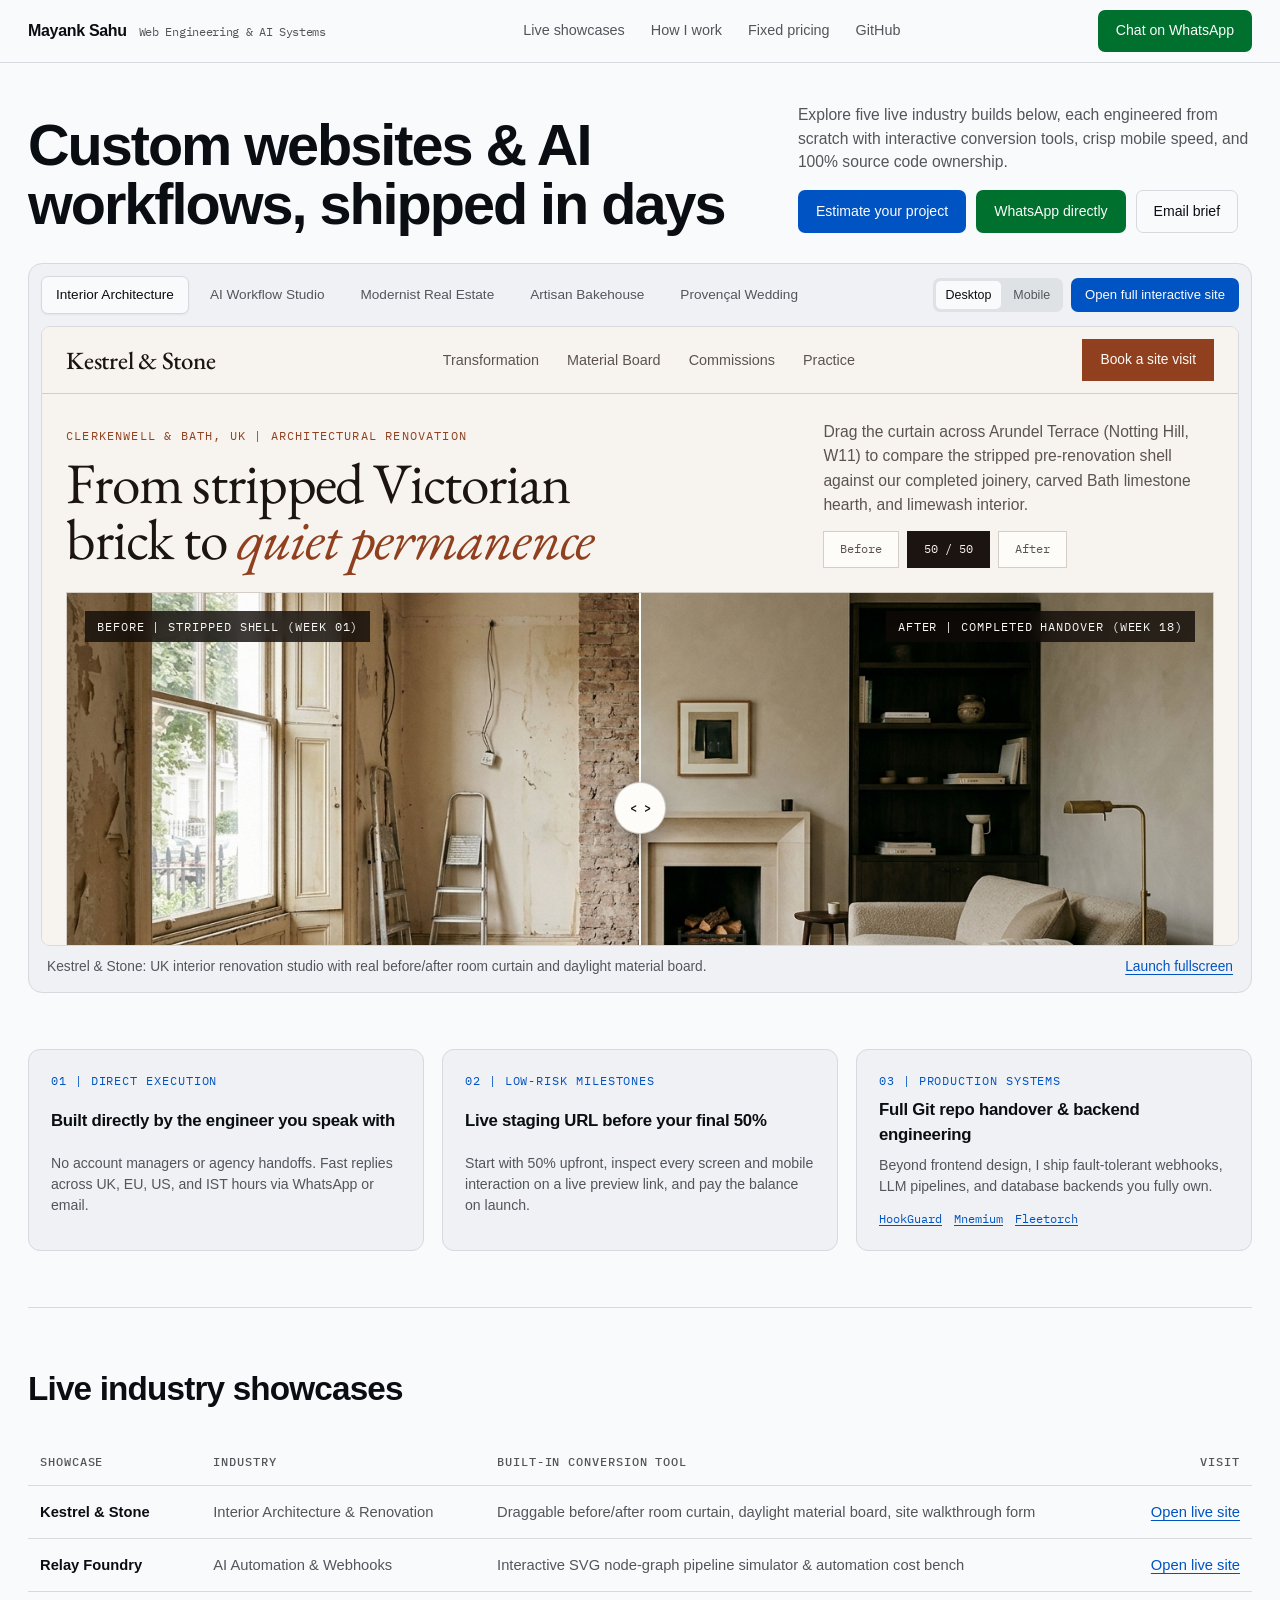
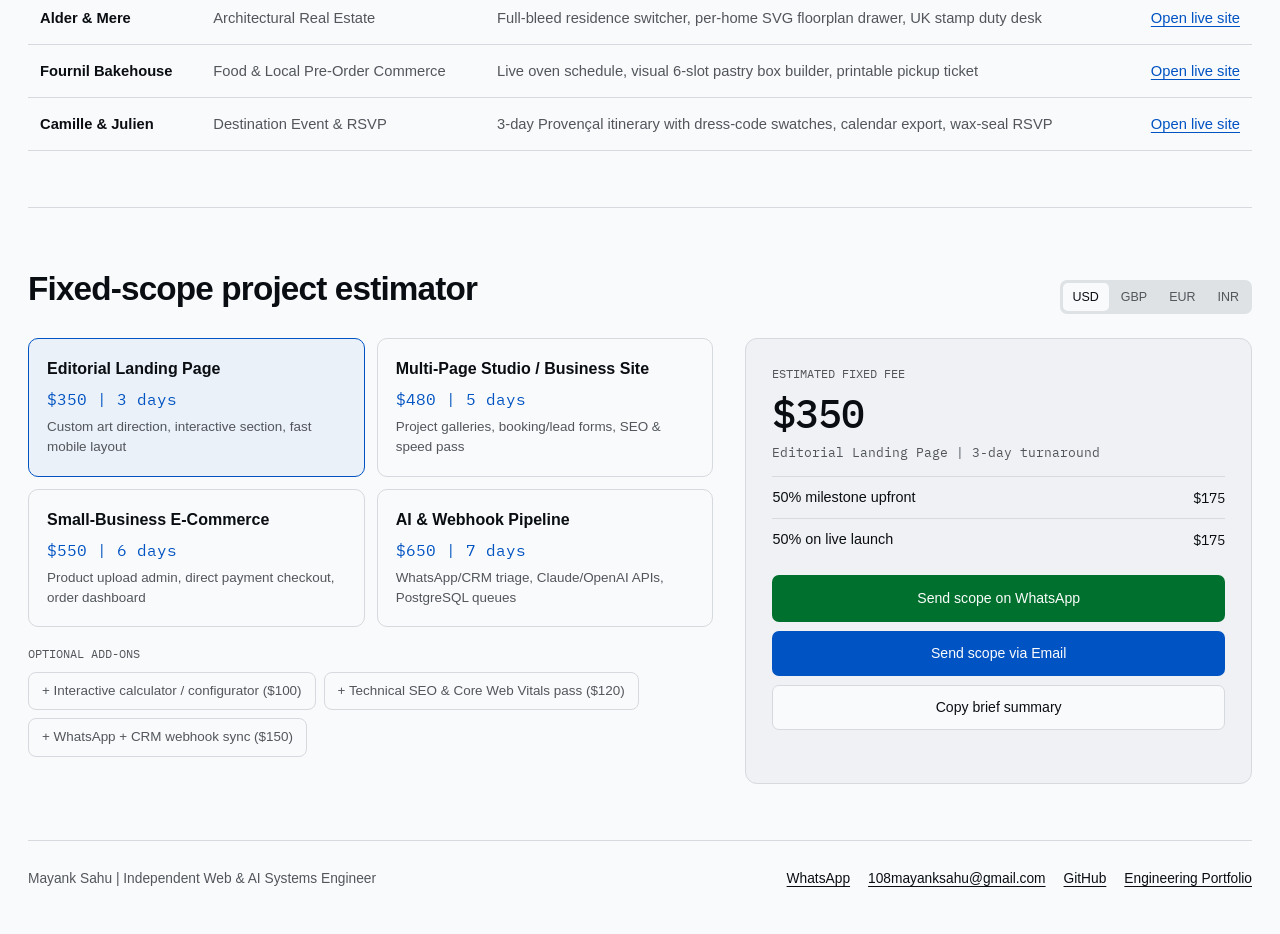
==== commit b6a80c85: "v3: client-ready conversion polish, zero internal jargon, WhatsApp CTAs, live audit fixes" ====
--- a/index.html
+++ b/index.html
@@ -3,7 +3,7 @@
 <head>
   <meta charset="UTF-8" />
   <meta name="viewport" content="width=device-width, initial-scale=1.0" />
-  <title>Mayank Sahu | Web Engineering &amp; AI Systems Studio</title>
+  <title>Mayank Sahu | Custom Websites &amp; AI Automation Engineering</title>
   <link rel="preconnect" href="https://api.fontshare.com" />
   <link href="https://api.fontshare.com/v2/css?f[]=switzer@400,500,600,700&display=swap" rel="stylesheet" />
   <link rel="preconnect" href="https://fonts.googleapis.com" />
@@ -11,14 +11,15 @@
   <link href="https://fonts.googleapis.com/css2?family=IBM+Plex+Mono:wght@400;500&display=swap" rel="stylesheet" />
   <style>
     :root {
-      --bg: oklch(0.985 0.002 250);
-      --surface: oklch(0.956 0.004 250);
+      --bg: oklch(0.986 0.002 250);
+      --surface: oklch(0.958 0.004 250);
       --surface-dark: oklch(0.15 0.008 255);
-      --line: oklch(0.88 0.006 250);
+      --line: oklch(0.885 0.006 250);
       --ink: oklch(0.16 0.01 255);
-      --ink-muted: oklch(0.46 0.01 255);
-      --cobalt: oklch(0.48 0.19 258);
+      --ink-muted: oklch(0.45 0.01 255);
+      --cobalt: oklch(0.47 0.19 258);
       --cobalt-ink: oklch(0.99 0.002 250);
+      --wa: oklch(0.47 0.14 152);
       --font-sans: "Switzer", -apple-system, BlinkMacSystemFont, sans-serif;
       --font-mono: "IBM Plex Mono", ui-monospace, monospace;
       --ease-out: cubic-bezier(0.22, 1, 0.36, 1);
@@ -58,13 +59,13 @@
       position: sticky;
       top: 0;
       z-index: 40;
-      background: color-mix(in oklch, var(--bg) 92%, transparent);
+      background: color-mix(in oklch, var(--bg) 94%, transparent);
       backdrop-filter: blur(10px);
       border-bottom: 1px solid var(--line);
     }
 
     .topbar-inner {
-      max-width: 1380px;
+      max-width: 1360px;
       margin: 0 auto;
       height: 62px;
       padding: 0 28px;
@@ -102,7 +103,7 @@
     }
 
     .btn-primary {
-      padding: 9px 17px;
+      padding: 10px 18px;
       background: var(--cobalt);
       color: var(--cobalt-ink);
       font-weight: 500;
@@ -113,8 +114,20 @@
       justify-content: center;
     }
 
+    .btn-wa {
+      padding: 10px 18px;
+      background: var(--wa);
+      color: oklch(0.99 0.004 150);
+      font-weight: 500;
+      font-size: 0.88rem;
+      border-radius: 7px;
+      display: inline-flex;
+      align-items: center;
+      justify-content: center;
+    }
+
     .btn-secondary {
-      padding: 9px 17px;
+      padding: 10px 17px;
       border: 1px solid var(--line);
       background: var(--bg);
       color: var(--ink);
@@ -126,23 +139,28 @@
       justify-content: center;
     }
 
-    /* Main Hero & Live Proofing Stage */
+    @media (hover: hover) {
+      .btn-primary:hover, .btn-wa:hover { filter: brightness(1.07); }
+      .btn-secondary:hover { border-color: var(--ink); }
+    }
+
     .wrap {
-      max-width: 1380px;
+      max-width: 1360px;
       margin: 0 auto;
       padding: 0 28px;
     }
 
+    /* Customer-First Hero */
     .hero-top {
-      padding: 36px 0 28px;
+      padding: 40px 0 30px;
       display: grid;
-      grid-template-columns: minmax(0, 1.35fr) minmax(0, 0.75fr);
+      grid-template-columns: minmax(0, 1.3fr) minmax(0, 0.8fr);
       gap: 32px;
       align-items: end;
     }
 
     h1 {
-      font-size: clamp(2.4rem, 4.4vw, 3.8rem);
+      font-size: clamp(2.4rem, 4.5vw, 3.85rem);
       font-weight: 600;
       line-height: 1.01;
       letter-spacing: -0.035em;
@@ -151,23 +169,24 @@
 
     .hero-right {
       display: grid;
-      gap: 14px;
+      gap: 16px;
     }
 
     .hero-right p {
-      font-size: 0.96rem;
-      color: var(--ink-muted);
+      font-size: 0.98rem;
+      color: var(--ink-muted);
+      text-wrap: pretty;
     }
 
     .hero-btns { display: flex; flex-wrap: wrap; gap: 10px; }
 
-    /* Interactive Proofing Stage */
+    /* Live Industry Showcase Stage */
     .stage-shell {
       background: var(--surface);
       border: 1px solid var(--line);
       border-radius: 14px;
       padding: 12px;
-      margin-bottom: 64px;
+      margin-bottom: 56px;
     }
 
     .stage-bar {
@@ -186,9 +205,9 @@
     }
 
     .demo-tab {
-      padding: 7px 13px;
+      padding: 8px 14px;
       border-radius: 7px;
-      font-size: 0.84rem;
+      font-size: 0.85rem;
       color: var(--ink-muted);
       border: 1px solid transparent;
     }
@@ -266,22 +285,88 @@
       align-items: center;
       flex-wrap: wrap;
       gap: 12px;
-      padding: 10px 4px 2px;
-      font-size: 0.84rem;
-      color: var(--ink-muted);
-    }
-
-    /* Archive & Directory */
+      padding: 11px 6px 2px;
+      font-size: 0.86rem;
+      color: var(--ink-muted);
+    }
+
+    .stage-foot a {
+      color: var(--cobalt);
+      font-weight: 500;
+      text-decoration: underline;
+      text-underline-offset: 0.2em;
+    }
+
+    /* Trust & Engineering Proof Band */
+    .trust-grid {
+      display: grid;
+      grid-template-columns: repeat(3, minmax(0, 1fr));
+      gap: 18px;
+      margin-bottom: 56px;
+    }
+
+    .trust-card {
+      background: var(--surface);
+      border: 1px solid var(--line);
+      border-radius: 12px;
+      padding: 22px;
+      display: grid;
+      gap: 8px;
+    }
+
+    .trust-k {
+      font-family: var(--font-mono);
+      font-size: 0.72rem;
+      text-transform: uppercase;
+      letter-spacing: 0.08em;
+      color: var(--cobalt);
+    }
+
+    .trust-card h3 {
+      font-size: 1.05rem;
+      font-weight: 600;
+      letter-spacing: -0.015em;
+    }
+
+    .trust-card p {
+      font-size: 0.88rem;
+      color: var(--ink-muted);
+    }
+
+    .trust-links {
+      display: flex;
+      flex-wrap: wrap;
+      gap: 12px;
+      padding-top: 4px;
+      font-family: var(--font-mono);
+      font-size: 0.76rem;
+    }
+
+    .trust-links a {
+      color: var(--cobalt);
+      text-decoration: underline;
+      text-underline-offset: 0.2em;
+    }
+
+    /* Live Directory */
     .section {
-      padding: 60px 0;
+      padding: 56px 0;
       border-top: 1px solid var(--line);
     }
 
+    .sec-head {
+      display: flex;
+      justify-content: space-between;
+      align-items: flex-end;
+      flex-wrap: wrap;
+      gap: 16px;
+      margin-bottom: 24px;
+    }
+
     h2 {
-      font-size: clamp(1.55rem, 2.6vw, 2.15rem);
+      font-size: clamp(1.55rem, 2.6vw, 2.2rem);
       font-weight: 600;
       letter-spacing: -0.025em;
-      margin-bottom: 22px;
     }
 
     .table-wrap {
@@ -315,14 +400,13 @@
     td.muted { color: var(--ink-muted); }
     td.links { text-align: right; white-space: nowrap; }
     td.links a {
-      margin-left: 14px;
       color: var(--cobalt);
       font-weight: 500;
       text-decoration: underline;
       text-underline-offset: 0.2em;
     }
 
-    /* Estimator */
+    /* Fixed-Scope Estimator */
     .quote-grid {
       display: grid;
       grid-template-columns: minmax(0, 1.15fr) minmax(0, 0.85fr);
@@ -393,22 +477,50 @@
       font-size: 0.9rem;
     }
 
+    .cta-stack {
+      display: grid;
+      gap: 9px;
+    }
+
+    .copy-feedback {
+      font-family: var(--font-mono);
+      font-size: 0.74rem;
+      color: var(--wa);
+      min-height: 18px;
+    }
+
     footer {
       border-top: 1px solid var(--line);
       padding: 28px 0 44px;
       display: flex;
       justify-content: space-between;
+      align-items: center;
       flex-wrap: wrap;
-      gap: 14px;
-      font-size: 0.85rem;
-      color: var(--ink-muted);
-    }
-
-    footer a { text-decoration: underline; text-underline-offset: 0.25em; }
+      gap: 16px;
+      font-size: 0.86rem;
+      color: var(--ink-muted);
+    }
+
+    .footer-links {
+      display: flex;
+      flex-wrap: wrap;
+      gap: 18px;
+    }
+
+    footer a {
+      color: var(--ink);
+      text-decoration: underline;
+      text-underline-offset: 0.25em;
+    }
 
     @media (max-width: 960px) {
-      .hero-top, .quote-grid { grid-template-columns: minmax(0, 1fr); }
+      .hero-top, .quote-grid, .trust-grid { grid-template-columns: minmax(0, 1fr); }
       .nav-links, .brand-role { display: none; }
+    }
+
+    @media (max-width: 760px) {
+      .vp-toggle-wrap { display: none; }
+      .viewport-stage { height: 460px; }
     }
 
     @media (max-width: 600px) {
@@ -425,122 +537,126 @@
         <span class="brand-role">Web Engineering &amp; AI Systems</span>
       </a>
       <nav class="nav-links" aria-label="Primary">
-        <a href="#work">Live demos</a>
-        <a href="#archive">Version archive</a>
+        <a href="#work">Live showcases</a>
+        <a href="#proof">How I work</a>
         <a href="#quote">Fixed pricing</a>
         <a href="https://github.com/msnotfound" target="_blank" rel="noopener">GitHub</a>
       </nav>
-      <a href="#quote" class="btn-primary">Start a build</a>
+      <a href="https://wa.me/919302493307?text=Hi%20Mayank%2C%20I%27d%20like%20to%20discuss%20a%20website%20or%20AI%20workflow%20project." target="_blank" rel="noopener" class="btn-wa">Chat on WhatsApp</a>
     </div>
   </header>
 
   <main class="wrap" id="top">
     <section class="hero-top">
-      <h1>Five distinct craft builds, zero shared templates</h1>
+      <h1>Custom websites &amp; AI workflows, shipped in days</h1>
       <div class="hero-right">
         <p>
-          Inspect each vertical below at desktop or mobile width, and toggle directly between the flagship v2 build and the preserved original v0 snapshot.
+          Explore five live industry builds below, each engineered from scratch with interactive conversion tools, crisp mobile speed, and 100% source code ownership.
         </p>
         <div class="hero-btns">
-          <a href="#quote" class="btn-primary">Estimate your scope</a>
-          <a href="mailto:108mayanksahu@gmail.com?subject=Project%20Brief" class="btn-secondary">Email a brief</a>
+          <a href="#quote" class="btn-primary">Estimate your project</a>
+          <a href="https://wa.me/919302493307?text=Hi%20Mayank%2C%20saw%20your%20studio%20work%20and%20want%20to%20scope%20a%20project." target="_blank" rel="noopener" class="btn-wa">WhatsApp directly</a>
+          <a href="mailto:108mayanksahu@gmail.com?subject=Project%20Brief" class="btn-secondary">Email brief</a>
         </div>
       </div>
     </section>
 
-    <section class="stage-shell" id="work" aria-label="Interactive live proofing stage">
+    <section class="stage-shell" id="work" aria-label="Interactive live industry showcase">
       <div class="stage-bar">
-        <div class="demo-tabs" role="tablist" aria-label="Vertical demos">
-          <button type="button" class="demo-tab" role="tab" aria-selected="true" data-key="interior">Interior Renovation</button>
-          <button type="button" class="demo-tab" role="tab" aria-selected="false" data-key="ai">AI Pipeline Studio</button>
-          <button type="button" class="demo-tab" role="tab" aria-selected="false" data-key="realestate">Architectural Brokerage</button>
+        <div class="demo-tabs" role="tablist" aria-label="Industry showcases">
+          <button type="button" class="demo-tab" role="tab" aria-selected="true" data-key="interior">Interior Architecture</button>
+          <button type="button" class="demo-tab" role="tab" aria-selected="false" data-key="ai">AI Workflow Studio</button>
+          <button type="button" class="demo-tab" role="tab" aria-selected="false" data-key="realestate">Modernist Real Estate</button>
           <button type="button" class="demo-tab" role="tab" aria-selected="false" data-key="bakery">Artisan Bakehouse</button>
-          <button type="button" class="demo-tab" role="tab" aria-selected="false" data-key="wedding">Provencal Wedding</button>
+          <button type="button" class="demo-tab" role="tab" aria-selected="false" data-key="wedding">Provençal Wedding</button>
         </div>
 
         <div class="stage-tools">
-          <div class="seg-group" role="group" aria-label="Switch viewport size">
+          <div class="seg-group vp-toggle-wrap" role="group" aria-label="Switch preview width">
             <button type="button" class="seg-btn" id="vpDesktop" aria-pressed="true">Desktop</button>
-            <button type="button" class="seg-btn" id="vpMobile" aria-pressed="false">Mobile 390px</button>
+            <button type="button" class="seg-btn" id="vpMobile" aria-pressed="false">Mobile</button>
           </div>
-          <div class="seg-group" role="group" aria-label="Switch design version">
-            <button type="button" class="seg-btn" id="btnAfter" aria-pressed="true">Flagship (v2)</button>
-            <button type="button" class="seg-btn" id="btnBefore" aria-pressed="false">Original (v0)</button>
-          </div>
-          <a id="openFull" class="btn-secondary" style="padding: 6px 12px; font-size: 0.78rem;" href="./interior/" target="_blank" rel="noopener">Open full tab</a>
+          <a id="openFull" class="btn-primary" style="padding: 7px 14px; font-size: 0.82rem;" href="./interior/" target="_blank" rel="noopener">Open full interactive site</a>
         </div>
       </div>
 
       <div class="viewport-stage" id="viewportStage">
-        <iframe id="demoFrame" src="./interior/" title="Live vertical demo preview"></iframe>
+        <iframe id="demoFrame" src="./interior/" title="Live industry showcase preview"></iframe>
       </div>
 
       <div class="stage-foot">
-        <span id="demoCaption">Kestrel &amp; Stone: Pixel-aligned stripped-brick to finished-joinery renovation curtain + daylight material board.</span>
-        <span class="mono" id="demoUrl">./interior/</span>
+        <span id="demoCaption">Kestrel &amp; Stone: UK interior renovation studio with real before/after room curtain and daylight material board.</span>
+        <a id="openFullFoot" href="./interior/" target="_blank" rel="noopener">Launch fullscreen</a>
       </div>
     </section>
 
-    <section class="section" id="archive">
-      <h2>Direct links &amp; preserved before/after archive</h2>
+    <section class="trust-grid" id="proof" aria-label="Engineering standards and shipped code">
+      <article class="trust-card">
+        <span class="trust-k">01 | Direct execution</span>
+        <h3>Built directly by the engineer you speak with</h3>
+        <p>No account managers or agency handoffs. Fast replies across UK, EU, US, and IST hours via WhatsApp or email.</p>
+      </article>
+      <article class="trust-card">
+        <span class="trust-k">02 | Low-risk milestones</span>
+        <h3>Live staging URL before your final 50%</h3>
+        <p>Start with 50% upfront, inspect every screen and mobile interaction on a live preview link, and pay the balance on launch.</p>
+      </article>
+      <article class="trust-card">
+        <span class="trust-k">03 | Production systems</span>
+        <h3>Full Git repo handover &amp; backend engineering</h3>
+        <p>Beyond frontend design, I ship fault-tolerant webhooks, LLM pipelines, and database backends you fully own.</p>
+        <div class="trust-links">
+          <a href="https://github.com/msnotfound/hookguard" target="_blank" rel="noopener">HookGuard</a>
+          <a href="https://github.com/msnotfound/mnemium" target="_blank" rel="noopener">Mnemium</a>
+          <a href="https://github.com/msnotfound/fleetorch" target="_blank" rel="noopener">Fleetorch</a>
+        </div>
+      </article>
+    </section>
+
+    <section class="section" id="directory">
+      <div class="sec-head">
+        <h2>Live industry showcases</h2>
+      </div>
       <div class="table-wrap">
         <table>
           <thead>
             <tr>
-              <th>Vertical</th>
-              <th>Art Direction</th>
-              <th>Signature Interactive Craft</th>
-              <th style="text-align: right;">Open</th>
+              <th>Showcase</th>
+              <th>Industry</th>
+              <th>Built-in Conversion Tool</th>
+              <th style="text-align: right;">Visit</th>
             </tr>
           </thead>
           <tbody>
             <tr>
               <td><strong>Kestrel &amp; Stone</strong></td>
-              <td class="muted">UK Architectural Monograph</td>
-              <td class="muted">Pixel-aligned real before/after renovation curtain + daylight material study</td>
-              <td class="links"><a href="./interior/" target="_blank" rel="noopener">Flagship v2</a></td>
+              <td class="muted">Interior Architecture &amp; Renovation</td>
+              <td class="muted">Draggable before/after room curtain, daylight material board, site walkthrough form</td>
+              <td class="links"><a href="./interior/" target="_blank" rel="noopener">Open live site</a></td>
             </tr>
             <tr>
               <td><strong>Relay Foundry</strong></td>
-              <td class="muted">Precision Dark Telemetry Blueprint</td>
-              <td class="muted">Live SVG node-graph webhook &amp; DLQ simulator + automation cost bench</td>
-              <td class="links">
-                <a href="./ai-studio/" target="_blank" rel="noopener">Flagship v2</a>
-                <a href="./before/ai-studio/" target="_blank" rel="noopener">Original v0</a>
-              </td>
+              <td class="muted">AI Automation &amp; Webhooks</td>
+              <td class="muted">Interactive SVG node-graph pipeline simulator &amp; automation cost bench</td>
+              <td class="links"><a href="./ai-studio/" target="_blank" rel="noopener">Open live site</a></td>
             </tr>
             <tr>
               <td><strong>Alder &amp; Mere</strong></td>
-              <td class="muted">Full-Bleed Editorial Brokerage</td>
-              <td class="muted">3-residence hero switcher, interactive SVG floorplan drawer, UK stamp duty desk</td>
-              <td class="links">
-                <a id="reAfterLink" href="https://msnotfound.github.io/real-estate-demo/" target="_blank" rel="noopener">Flagship v2</a>
-                <a id="reBeforeLink" href="https://msnotfound.github.io/real-estate-demo/before/" target="_blank" rel="noopener">Original v0</a>
-              </td>
+              <td class="muted">Architectural Real Estate</td>
+              <td class="muted">Full-bleed residence switcher, per-home SVG floorplan drawer, UK stamp duty desk</td>
+              <td class="links"><a id="reLiveLink" href="https://msnotfound.github.io/real-estate-demo/" target="_blank" rel="noopener">Open live site</a></td>
             </tr>
             <tr>
               <td><strong>Fournil Bakehouse</strong></td>
-              <td class="muted">Stone-Paper Broadsheet</td>
-              <td class="muted">Live oven deck temperature timeline + visual 6-slot kraft box builder &amp; ticket</td>
-              <td class="links">
-                <a href="./bakery/" target="_blank" rel="noopener">Flagship v2</a>
-                <a href="./before/bakery/" target="_blank" rel="noopener">Original v0</a>
-              </td>
+              <td class="muted">Food &amp; Local Pre-Order Commerce</td>
+              <td class="muted">Live oven schedule, visual 6-slot pastry box builder, printable pickup ticket</td>
+              <td class="links"><a href="./bakery/" target="_blank" rel="noopener">Open live site</a></td>
             </tr>
             <tr>
               <td><strong>Camille &amp; Julien</strong></td>
-              <td class="muted">Fine-Art Linen Stationery</td>
-              <td class="muted">3-day weekend folio with dress-code swatches + wax-seal letterpress RSVP</td>
-              <td class="links">
-                <a href="./wedding/" target="_blank" rel="noopener">Flagship v2</a>
-                <a href="./before/wedding/" target="_blank" rel="noopener">Original v0</a>
-              </td>
-            </tr>
-            <tr>
-              <td><strong>Studio Root Archive</strong></td>
-              <td class="muted">Previous Storefront</td>
-              <td class="muted">Preserved original landing page snapshot</td>
-              <td class="links"><a href="./before/" target="_blank" rel="noopener">Original v0</a></td>
+              <td class="muted">Destination Event &amp; RSVP</td>
+              <td class="muted">3-day Provençal itinerary with dress-code swatches, calendar export, wax-seal RSVP</td>
+              <td class="links"><a href="./wedding/" target="_blank" rel="noopener">Open live site</a></td>
             </tr>
           </tbody>
         </table>
@@ -548,37 +664,46 @@
     </section>
 
     <section class="section" id="quote">
-      <h2>Fixed-scope build estimator</h2>
+      <div class="sec-head">
+        <h2>Fixed-scope project estimator</h2>
+        <div class="seg-group" role="group" aria-label="Display currency">
+          <button type="button" class="seg-btn curr-btn" data-curr="USD" aria-pressed="true">USD</button>
+          <button type="button" class="seg-btn curr-btn" data-curr="GBP" aria-pressed="false">GBP</button>
+          <button type="button" class="seg-btn curr-btn" data-curr="EUR" aria-pressed="false">EUR</button>
+          <button type="button" class="seg-btn curr-btn" data-curr="INR" aria-pressed="false">INR</button>
+        </div>
+      </div>
+
       <div class="quote-grid">
         <div>
-          <div class="scope-grid" role="group" aria-label="Base scope">
+          <div class="scope-grid" role="group" aria-label="Select base project scope">
             <button type="button" class="scope-card" data-price="350" data-days="3" data-name="Editorial Landing Page" aria-pressed="true">
               <strong>Editorial Landing Page</strong>
-              <span class="mono" style="color: var(--cobalt);">$350 | 3 days</span>
-              <span style="font-size: 0.84rem; color: var(--ink-muted);">Custom design, bespoke interactive feature, mobile polish</span>
+              <span class="mono scope-price" style="color: var(--cobalt);">$350 | 3 days</span>
+              <span style="font-size: 0.84rem; color: var(--ink-muted);">Custom art direction, interactive section, fast mobile layout</span>
             </button>
-            <button type="button" class="scope-card" data-price="500" data-days="5" data-name="Multi-Page Studio Site" aria-pressed="false">
-              <strong>Multi-Page Studio / Service Site</strong>
-              <span class="mono" style="color: var(--cobalt);">$500 | 5 days</span>
-              <span style="font-size: 0.84rem; color: var(--ink-muted);">Portfolio galleries, booking/lead forms, SEO &amp; speed pass</span>
+            <button type="button" class="scope-card" data-price="480" data-days="5" data-name="Multi-Page Studio Site" aria-pressed="false">
+              <strong>Multi-Page Studio / Business Site</strong>
+              <span class="mono scope-price" style="color: var(--cobalt);">$480 | 5 days</span>
+              <span style="font-size: 0.84rem; color: var(--ink-muted);">Project galleries, booking/lead forms, SEO &amp; speed pass</span>
             </button>
-            <button type="button" class="scope-card" data-price="450" data-days="6" data-name="Small-Business E-Commerce" aria-pressed="false">
+            <button type="button" class="scope-card" data-price="550" data-days="6" data-name="Small-Business E-Commerce Store" aria-pressed="false">
               <strong>Small-Business E-Commerce</strong>
-              <span class="mono" style="color: var(--cobalt);">$450 | 6 days</span>
+              <span class="mono scope-price" style="color: var(--cobalt);">$550 | 6 days</span>
               <span style="font-size: 0.84rem; color: var(--ink-muted);">Product upload admin, direct payment checkout, order dashboard</span>
             </button>
-            <button type="button" class="scope-card" data-price="600" data-days="7" data-name="AI &amp; Webhook Pipeline" aria-pressed="false">
+            <button type="button" class="scope-card" data-price="650" data-days="7" data-name="AI &amp; Webhook Automation Pipeline" aria-pressed="false">
               <strong>AI &amp; Webhook Pipeline</strong>
-              <span class="mono" style="color: var(--cobalt);">$600 | 7 days</span>
-              <span style="font-size: 0.84rem; color: var(--ink-muted);">WhatsApp/CRM triage, Claude/OpenAI APIs, Postgres queues</span>
+              <span class="mono scope-price" style="color: var(--cobalt);">$650 | 7 days</span>
+              <span style="font-size: 0.84rem; color: var(--ink-muted);">WhatsApp/CRM triage, Claude/OpenAI APIs, PostgreSQL queues</span>
             </button>
           </div>
 
           <p class="mono" style="font-size: 0.72rem; text-transform: uppercase; color: var(--ink-muted); margin-bottom: 10px;">Optional add-ons</p>
           <div class="addon-row">
-            <button type="button" class="addon-chip" data-add="100" data-days="1" aria-pressed="false">+ Interactive calculator / configurator ($100)</button>
-            <button type="button" class="addon-chip" data-add="120" data-days="1" aria-pressed="false">+ Technical SEO &amp; Core Web Vitals pass ($120)</button>
-            <button type="button" class="addon-chip" data-add="150" data-days="2" aria-pressed="false">+ WhatsApp + CRM webhook sync ($150)</button>
+            <button type="button" class="addon-chip" data-add="100" data-days="1" data-label="Interactive calculator / configurator" aria-pressed="false">+ Interactive calculator / configurator</button>
+            <button type="button" class="addon-chip" data-add="120" data-days="1" data-label="Technical SEO & Core Web Vitals pass" aria-pressed="false">+ Technical SEO &amp; Core Web Vitals pass</button>
+            <button type="button" class="addon-chip" data-add="150" data-days="2" data-label="WhatsApp + CRM webhook sync" aria-pressed="false">+ WhatsApp + CRM webhook sync</button>
           </div>
         </div>
 
@@ -586,20 +711,30 @@
           <div>
             <div class="mono" style="font-size: 0.72rem; text-transform: uppercase; color: var(--ink-muted);">Estimated fixed fee</div>
             <div class="big-price" id="qPrice">$350</div>
-            <div class="mono" style="font-size: 0.8rem; color: var(--ink-muted);" id="qMeta">Editorial Landing Page | 3-day turnaround | ~INR 29,575</div>
+            <div class="mono" style="font-size: 0.8rem; color: var(--ink-muted);" id="qMeta">Editorial Landing Page | 3-day turnaround</div>
           </div>
           <div>
             <div class="split-row"><span>50% milestone upfront</span><span class="mono" id="qHalf1">$175</span></div>
             <div class="split-row"><span>50% on live launch</span><span class="mono" id="qHalf2">$175</span></div>
           </div>
-          <a id="qCta" href="mailto:108mayanksahu@gmail.com?subject=Project%20Brief%20(Editorial%20Landing%20Page%20-%20%24350)" class="btn-primary" style="width: 100%; padding: 13px;">Send brief with this estimate</a>
+          <div class="cta-stack">
+            <a id="qWa" href="#" target="_blank" rel="noopener" class="btn-wa" style="width: 100%; padding: 13px;">Send scope on WhatsApp</a>
+            <a id="qMail" href="#" class="btn-primary" style="width: 100%; padding: 12px;">Send scope via Email</a>
+            <button type="button" id="qCopy" class="btn-secondary" style="width: 100%; padding: 11px;">Copy brief summary</button>
+            <div class="copy-feedback" id="copyStatus" role="status"></div>
+          </div>
         </aside>
       </div>
     </section>
 
     <footer>
-      <span>Mayank Sahu | +91 9302493307 | 108mayanksahu@gmail.com</span>
-      <span><a href="https://github.com/msnotfound" target="_blank" rel="noopener">github.com/msnotfound</a> | <a href="https://mayanksahu.is-a.dev/" target="_blank" rel="noopener">mayanksahu.is-a.dev</a></span>
+      <span>Mayank Sahu | Independent Web &amp; AI Systems Engineer</span>
+      <div class="footer-links">
+        <a href="https://wa.me/919302493307" target="_blank" rel="noopener">WhatsApp</a>
+        <a href="mailto:108mayanksahu@gmail.com">108mayanksahu@gmail.com</a>
+        <a href="https://github.com/msnotfound" target="_blank" rel="noopener">GitHub</a>
+        <a href="https://mayanksahu.is-a.dev/" target="_blank" rel="noopener">Engineering Portfolio</a>
+      </div>
     </footer>
   </main>
 
@@ -607,67 +742,42 @@
     const isLocal = location.hostname === "127.0.0.1" || location.hostname === "localhost";
     const DEMOS = {
       interior: {
-        after: "./interior/",
-        before: "./before/",
-        caption: "Kestrel & Stone: Pixel-aligned stripped-brick to finished-joinery renovation curtain + daylight material board."
+        url: "./interior/",
+        caption: "Kestrel & Stone: UK interior renovation studio with real before/after room curtain and daylight material board."
       },
       ai: {
-        after: "./ai-studio/",
-        before: "./before/ai-studio/",
-        caption: "Relay Foundry: Precision dark telemetry blueprint with interactive SVG node-graph webhook & DLQ simulator."
+        url: "./ai-studio/",
+        caption: "Relay Foundry: Precision AI automation showcase with interactive SVG node-graph simulator and cost bench."
       },
       realestate: {
-        after: isLocal ? "http://127.0.0.1:8082/" : "https://msnotfound.github.io/real-estate-demo/",
-        before: isLocal ? "http://127.0.0.1:8082/before/" : "https://msnotfound.github.io/real-estate-demo/before/",
-        caption: "Alder & Mere: Full-bleed architectural brokerage hero, interactive SVG floorplan dossier drawer, UK stamp duty desk."
+        url: isLocal ? "http://127.0.0.1:8082/" : "https://msnotfound.github.io/real-estate-demo/",
+        caption: "Alder & Mere: Contemporary architectural brokerage with full-bleed switcher, per-home floorplan drawer, and UK stamp duty desk."
       },
       bakery: {
-        after: "./bakery/",
-        before: "./before/bakery/",
-        caption: "Fournil Bakehouse: Unbleached broadsheet with live hearth oven schedule and visual 6-slot kraft box builder."
+        url: "./bakery/",
+        caption: "Fournil Bakehouse: Unbleached broadsheet with live hearth oven schedule and visual 6-slot pastry box builder."
       },
       wedding: {
-        after: "./wedding/",
-        before: "./before/wedding/",
-        caption: "Camille & Julien: Fine-art Provencal linen stationery with dress-code swatch folio and wax-seal RSVP."
+        url: "./wedding/",
+        caption: "Camille & Julien: Fine-art Provençal linen stationery with dress-code swatch folio, calendar export, and wax-seal RSVP."
       }
     };
 
-    document.getElementById("reAfterLink").href = DEMOS.realestate.after;
-    document.getElementById("reBeforeLink").href = DEMOS.realestate.before;
-
-    let currentDemo = "interior";
-    let currentVersion = "after";
-
-    function renderStage() {
-      const d = DEMOS[currentDemo];
-      const url = d[currentVersion];
-      document.getElementById("demoFrame").src = url;
-      document.getElementById("openFull").href = url;
+    document.getElementById("reLiveLink").href = DEMOS.realestate.url;
+
+    function selectDemo(key) {
+      const d = DEMOS[key];
+      document.getElementById("demoFrame").src = d.url;
+      document.getElementById("openFull").href = d.url;
+      document.getElementById("openFullFoot").href = d.url;
       document.getElementById("demoCaption").textContent = d.caption;
-      document.getElementById("demoUrl").textContent = url;
     }
 
     document.querySelectorAll(".demo-tab").forEach((b) => {
       b.addEventListener("click", () => {
         document.querySelectorAll(".demo-tab").forEach((x) => x.setAttribute("aria-selected", String(x === b)));
-        currentDemo = b.dataset.key;
-        renderStage();
+        selectDemo(b.dataset.key);
       });
-    });
-
-    document.getElementById("btnAfter").addEventListener("click", () => {
-      currentVersion = "after";
-      document.getElementById("btnAfter").setAttribute("aria-pressed", "true");
-      document.getElementById("btnBefore").setAttribute("aria-pressed", "false");
-      renderStage();
-    });
-
-    document.getElementById("btnBefore").addEventListener("click", () => {
-      currentVersion = "before";
-      document.getElementById("btnBefore").setAttribute("aria-pressed", "true");
-      document.getElementById("btnAfter").setAttribute("aria-pressed", "false");
-      renderStage();
     });
 
     const stageBox = document.getElementById("viewportStage");
@@ -682,29 +792,79 @@
       document.getElementById("vpDesktop").setAttribute("aria-pressed", "false");
     });
 
-    // Estimator
-    let basePrice = 350, baseDays = 3, baseName = "Editorial Landing Page";
+    // Multi-currency Fixed Scope Estimator
+    const RATES = {
+      USD: { sym: "$", rate: 1, locale: "en-US" },
+      GBP: { sym: "£", rate: 0.79, locale: "en-GB" },
+      EUR: { sym: "€", rate: 0.92, locale: "de-DE" },
+      INR: { sym: "₹", rate: 84.5, locale: "en-IN" }
+    };
+
+    let currency = "USD";
+    let baseUsd = 350, baseDays = 3, baseName = "Editorial Landing Page";
+
+    function fmtMoney(usd) {
+      const c = RATES[currency];
+      const val = currency === "INR" ? Math.round((usd * c.rate) / 500) * 500 : Math.round(usd * c.rate);
+      return c.sym + val.toLocaleString(c.locale);
+    }
+
+    function refreshCardPrices() {
+      document.querySelectorAll(".scope-card").forEach((card) => {
+        card.querySelector(".scope-price").textContent = `${fmtMoney(Number(card.dataset.price))} | ${card.dataset.days} days`;
+      });
+      document.querySelectorAll(".addon-chip").forEach((chip) => {
+        chip.textContent = `+ ${chip.dataset.label} (${fmtMoney(Number(chip.dataset.add))})`;
+      });
+    }
+
     function updateQuote() {
-      let extraP = 0, extraD = 0;
+      refreshCardPrices();
+      let extraUsd = 0, extraDays = 0;
+      const addons = [];
       document.querySelectorAll(".addon-chip[aria-pressed='true']").forEach((c) => {
-        extraP += Number(c.dataset.add);
-        extraD += Number(c.dataset.days);
+        extraUsd += Number(c.dataset.add);
+        extraDays += Number(c.dataset.days);
+        addons.push(c.dataset.label);
       });
-      const total = basePrice + extraP;
-      const days = baseDays + extraD;
-      const half = Math.round(total / 2);
-      const inr = Math.round(total * 84.5).toLocaleString("en-IN");
-      document.getElementById("qPrice").textContent = "$" + total;
-      document.getElementById("qMeta").textContent = `${baseName} | ${days}-day turnaround | ~INR ${inr}`;
-      document.getElementById("qHalf1").textContent = "$" + half;
-      document.getElementById("qHalf2").textContent = "$" + (total - half);
-      document.getElementById("qCta").href = `mailto:108mayanksahu@gmail.com?subject=${encodeURIComponent(`Project Brief (${baseName} - $${total})`)}`;
-    }
+      const totalUsd = baseUsd + extraUsd;
+      const days = baseDays + extraDays;
+      const halfUsd = totalUsd / 2;
+
+      const totalStr = fmtMoney(totalUsd);
+      const halfStr = fmtMoney(halfUsd);
+
+      document.getElementById("qPrice").textContent = totalStr;
+      document.getElementById("qMeta").textContent = `${baseName} | ${days}-day turnaround`;
+      document.getElementById("qHalf1").textContent = halfStr;
+      document.getElementById("qHalf2").textContent = halfStr;
+
+      const briefText = [
+        `Hi Mayank, I would like to scope a project:`,
+        `Base Scope: ${baseName}`,
+        `Add-ons: ${addons.length ? addons.join(", ") : "None"}`,
+        `Estimated Fee: ${totalStr} (50% upfront: ${halfStr}, 50% on launch)`,
+        `Target Turnaround: ${days} days`,
+        `Project Details: `
+      ].join("\n");
+
+      document.getElementById("qWa").href = `https://wa.me/919302493307?text=${encodeURIComponent(briefText)}`;
+      document.getElementById("qMail").href = `mailto:108mayanksahu@gmail.com?subject=${encodeURIComponent(`Project Brief: ${baseName} (${totalStr})`)}&body=${encodeURIComponent(briefText)}`;
+      document.getElementById("qCopy").dataset.brief = briefText;
+    }
+
+    document.querySelectorAll(".curr-btn").forEach((b) => {
+      b.addEventListener("click", () => {
+        document.querySelectorAll(".curr-btn").forEach((x) => x.setAttribute("aria-pressed", String(x === b)));
+        currency = b.dataset.curr;
+        updateQuote();
+      });
+    });
 
     document.querySelectorAll(".scope-card").forEach((c) => {
       c.addEventListener("click", () => {
         document.querySelectorAll(".scope-card").forEach((x) => x.setAttribute("aria-pressed", String(x === c)));
-        basePrice = Number(c.dataset.price);
+        baseUsd = Number(c.dataset.price);
         baseDays = Number(c.dataset.days);
         baseName = c.dataset.name;
         updateQuote();
@@ -717,6 +877,18 @@
         updateQuote();
       });
     });
+
+    document.getElementById("qCopy").addEventListener("click", async (e) => {
+      const text = e.currentTarget.dataset.brief || "";
+      try {
+        await navigator.clipboard.writeText(text);
+        document.getElementById("copyStatus").textContent = "Brief summary copied to clipboard.";
+      } catch {
+        document.getElementById("copyStatus").textContent = "Use WhatsApp or Email above to send directly.";
+      }
+    });
+
+    updateQuote();
   </script>
 </body>
 </html>
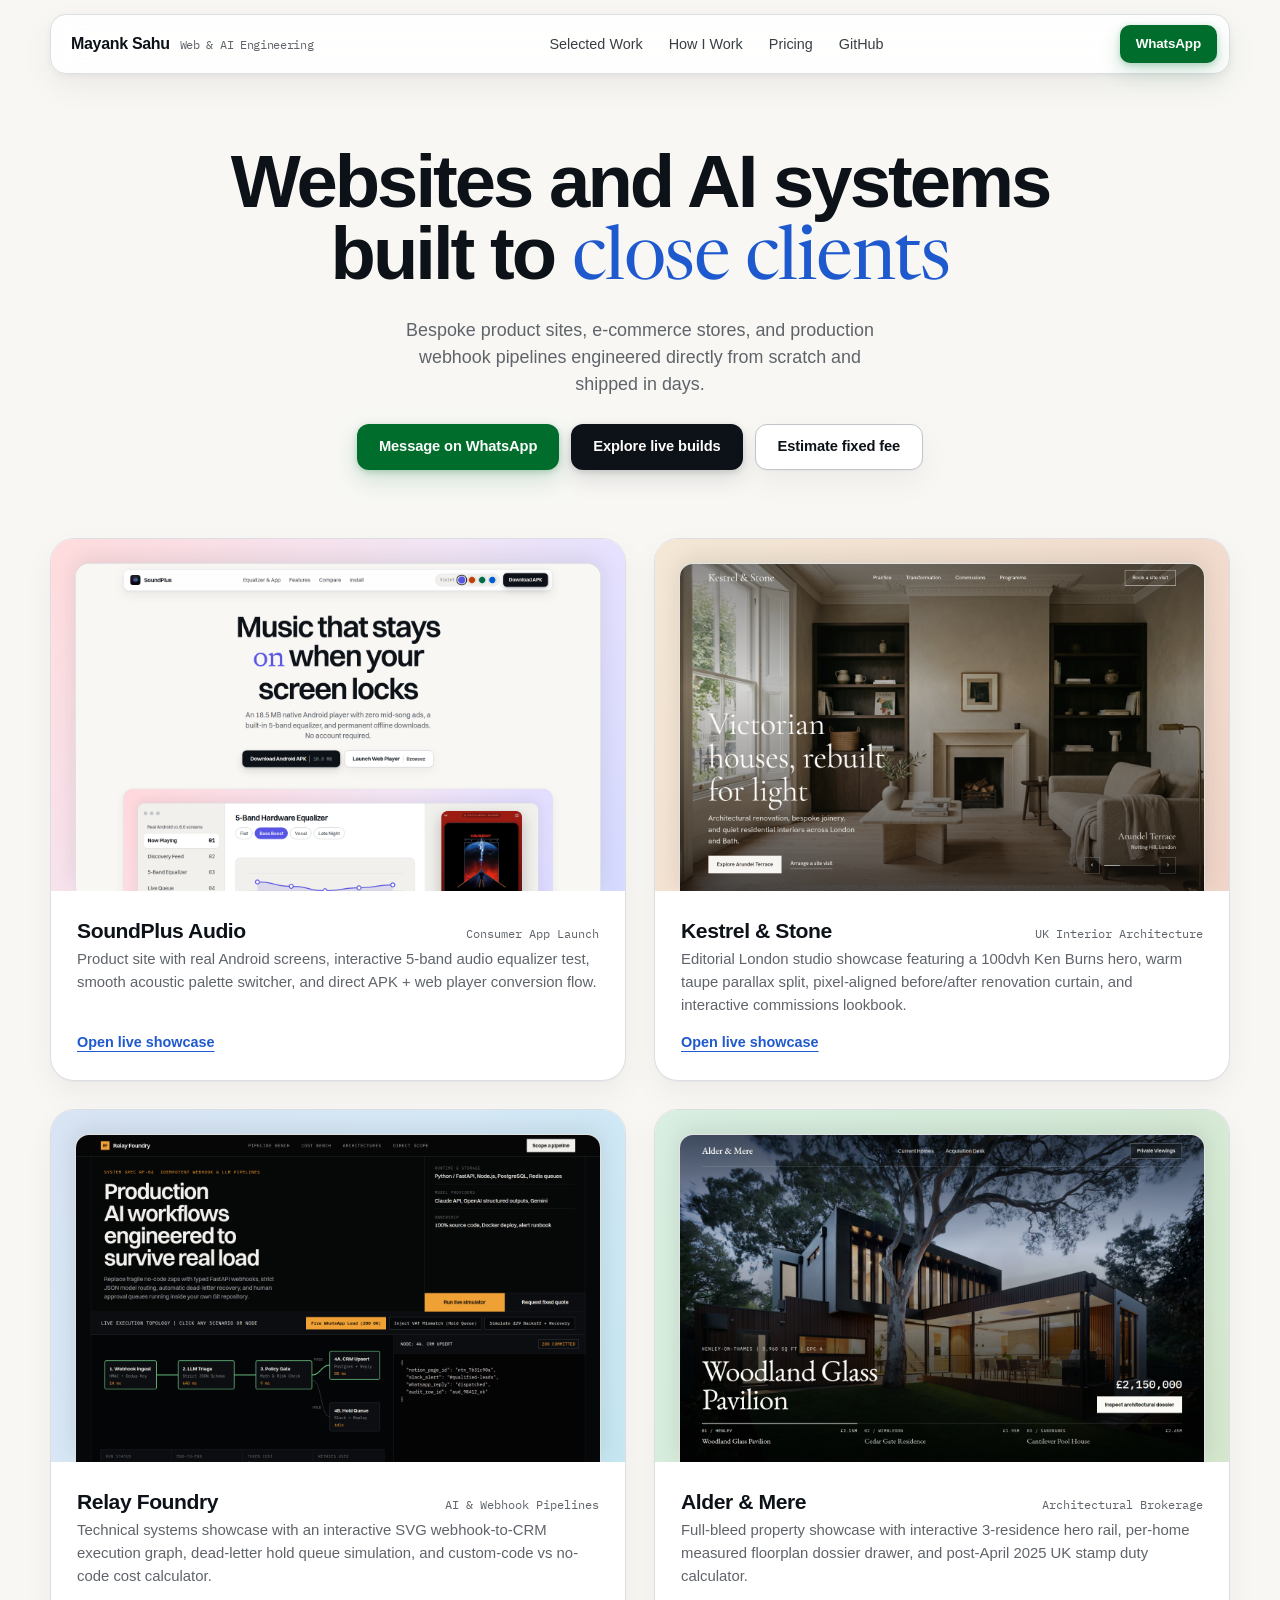
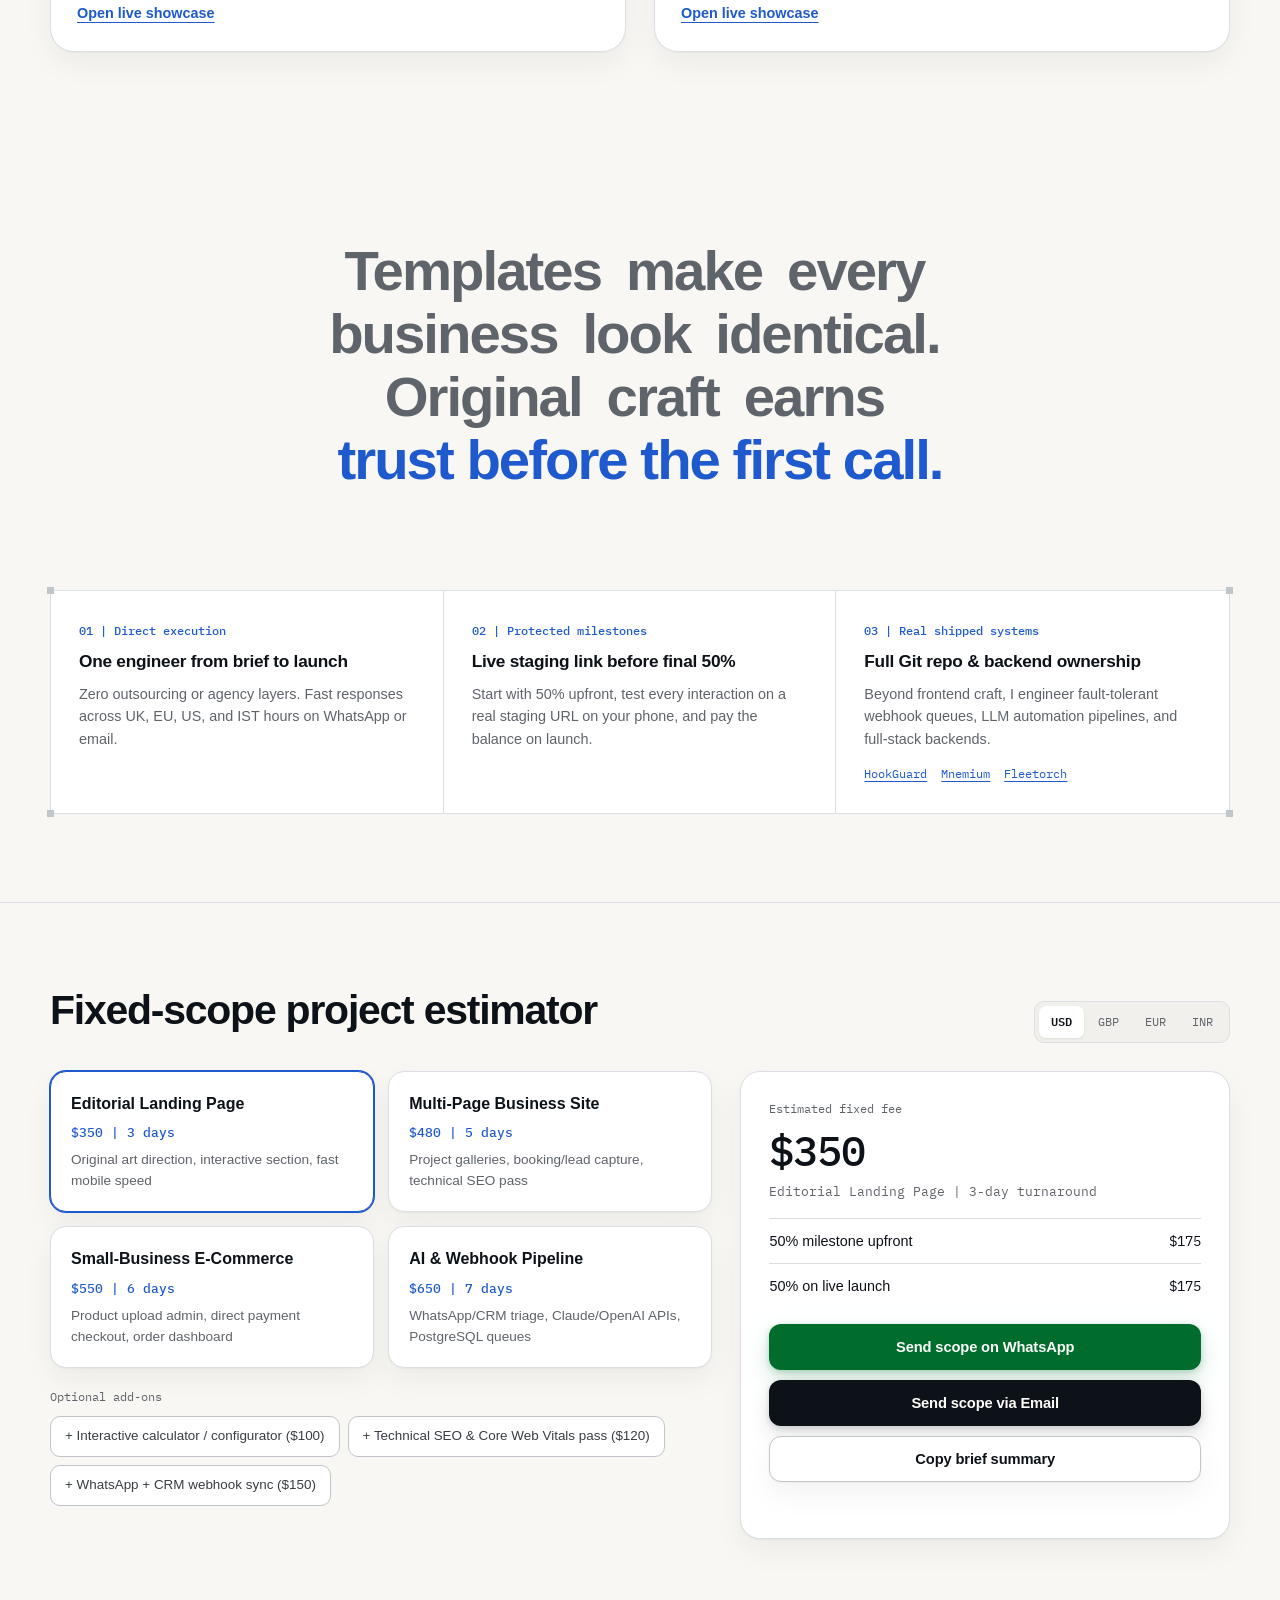
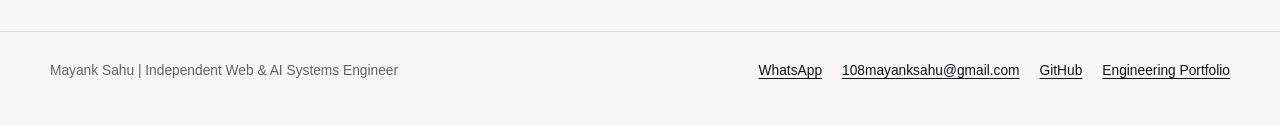
==== commit e99d0095: "v7: rebuild msnotfound.github.io studio landing + replace SoundPlus dark mode with smooth circular l" ====
--- a/index.html
+++ b/index.html
@@ -3,354 +3,443 @@
 <head>
   <meta charset="UTF-8" />
   <meta name="viewport" content="width=device-width, initial-scale=1.0" />
-  <title>Mayank Sahu | Custom Websites &amp; AI Automation Engineering</title>
+  <meta name="description" content="Mayank Sahu designs and engineers custom websites, e-commerce stores, and production AI workflows shipped in days with 100% source code ownership." />
+  <title>Mayank Sahu | Custom Websites &amp; AI Systems Engineering</title>
+  <link rel="icon" type="image/svg+xml" href="data:image/svg+xml,%3Csvg xmlns='http://www.w3.org/2000/svg' viewBox='0 0 32 32'%3E%3Crect width='32' height='32' rx='8' fill='%23181b22'/%3E%3Cpath d='M8 22V10h3.2l4.8 7.4L20.8 10H24v12h-2.8v-7.5l-4.2 6.3h-2l-4.2-6.3V22H8z' fill='%23ffffff'/%3E%3C/svg%3E" />
   <link rel="preconnect" href="https://api.fontshare.com" />
   <link href="https://api.fontshare.com/v2/css?f[]=switzer@400,500,600,700&display=swap" rel="stylesheet" />
   <link rel="preconnect" href="https://fonts.googleapis.com" />
   <link rel="preconnect" href="https://fonts.gstatic.com" crossorigin />
-  <link href="https://fonts.googleapis.com/css2?family=IBM+Plex+Mono:wght@400;500&display=swap" rel="stylesheet" />
+  <link href="https://fonts.googleapis.com/css2?family=IBM+Plex+Mono:wght@400;500&family=Newsreader:wght@400;500&display=swap" rel="stylesheet" />
   <style>
     :root {
-      --bg: oklch(0.986 0.002 250);
-      --surface: oklch(0.958 0.004 250);
-      --surface-dark: oklch(0.15 0.008 255);
-      --line: oklch(0.885 0.006 250);
-      --ink: oklch(0.16 0.01 255);
-      --ink-muted: oklch(0.45 0.01 255);
-      --cobalt: oklch(0.47 0.19 258);
-      --cobalt-ink: oklch(0.99 0.002 250);
-      --wa: oklch(0.47 0.14 152);
+      color-scheme: light;
+      --paper: oklch(97.6% 0.004 85);
+      --surface: oklch(100% 0 0);
+      --surface-muted: oklch(95.4% 0.005 85);
+      --ink: oklch(18% 0.014 255);
+      --ink-2: oklch(36% 0.012 255);
+      --muted: oklch(50% 0.012 255);
+      --line: oklch(90% 0.006 255);
+      --line-strong: oklch(82% 0.008 255);
+      --accent: oklch(50% 0.19 262);
+      --accent-soft: oklch(93.5% 0.036 262);
+      --accent-ink: oklch(99% 0.004 262);
+      --wa: oklch(46% 0.14 152);
+      --btn-dark: oklch(18% 0.014 255);
+      --btn-dark-ink: oklch(99% 0.003 85);
+      --shadow-bar: 0 2px 10px oklch(18% 0.015 255 / 0.05), 0 12px 32px oklch(18% 0.015 255 / 0.06);
+      --shadow-card: 0 1px 2px oklch(18% 0.015 255 / 0.04), 0 12px 30px oklch(18% 0.015 255 / 0.05);
+      --shadow-btn: 0 2px 6px oklch(18% 0.015 255 / 0.15), 0 10px 22px oklch(18% 0.015 255 / 0.11);
+      --grad-1: linear-gradient(125deg, oklch(92.5% 0.04 16) 0%, oklch(94% 0.025 320) 48%, oklch(90% 0.065 280) 100%);
+      --grad-2: linear-gradient(125deg, oklch(93.5% 0.028 78) 0%, oklch(91.5% 0.03 60) 55%, oklch(89% 0.035 46) 100%);
+      --grad-3: linear-gradient(125deg, oklch(91.5% 0.024 255) 0%, oklch(92.5% 0.028 240) 50%, oklch(90.5% 0.038 220) 100%);
+      --grad-4: linear-gradient(125deg, oklch(93% 0.03 160) 0%, oklch(92% 0.034 148) 55%, oklch(90.5% 0.04 136) 100%);
       --font-sans: "Switzer", -apple-system, BlinkMacSystemFont, sans-serif;
+      --font-serif: "Newsreader", Georgia, serif;
       --font-mono: "IBM Plex Mono", ui-monospace, monospace;
-      --ease-out: cubic-bezier(0.22, 1, 0.36, 1);
+      --ease-out: cubic-bezier(0.16, 1, 0.3, 1);
     }
 
     *, *::before, *::after { box-sizing: border-box; margin: 0; padding: 0; }
 
     html {
-      scroll-behavior: smooth;
-      background: var(--bg);
+      overflow-x: clip;
+      background: var(--paper);
       color: var(--ink);
       font-family: var(--font-sans);
       -webkit-font-smoothing: antialiased;
       -webkit-tap-highlight-color: transparent;
     }
 
-    body { min-height: 100dvh; line-height: 1.5; overflow-x: hidden; }
+    body {
+      min-height: 100dvh;
+      overflow-x: clip;
+      line-height: 1.55;
+      background: var(--paper);
+      color: var(--ink);
+    }
+
+    img { display: block; max-width: 100%; }
     a { color: inherit; text-decoration: none; }
 
     button {
       font: inherit;
       color: inherit;
       background: none;
-      border: none;
+      border: 0;
       cursor: pointer;
       touch-action: manipulation;
-      transition: transform 130ms var(--ease-out), background-color 160ms ease, border-color 160ms ease, color 160ms ease;
+      transition: transform 150ms var(--ease-out), background-color 180ms ease, border-color 180ms ease, color 180ms ease;
     }
 
     button:active { transform: scale(0.97); }
-    button:focus-visible, a:focus-visible { outline: 2px solid var(--cobalt); outline-offset: 2px; }
+    button:focus-visible, a:focus-visible { outline: 2px solid var(--accent); outline-offset: 2px; }
 
     .mono { font-family: var(--font-mono); font-variant-numeric: tabular-nums; }
-
-    /* Top Header */
+    .wrap { width: min(1180px, 100% - 40px); margin-inline: auto; }
+    section[id] { scroll-margin-top: 96px; }
+
+    /* Floating Luminous Topbar */
+    .topbar-wrap {
+      position: sticky;
+      top: 14px;
+      z-index: 60;
+      padding-inline: 20px;
+    }
+
     .topbar {
-      position: sticky;
-      top: 0;
-      z-index: 40;
-      background: color-mix(in oklch, var(--bg) 94%, transparent);
-      backdrop-filter: blur(10px);
-      border-bottom: 1px solid var(--line);
-    }
-
-    .topbar-inner {
-      max-width: 1360px;
-      margin: 0 auto;
-      height: 62px;
-      padding: 0 28px;
+      max-width: 1180px;
+      margin-inline: auto;
+      height: 60px;
+      padding: 0 12px 0 20px;
+      border-radius: 16px;
+      background: color-mix(in oklab, var(--surface) 88%, transparent);
+      backdrop-filter: blur(14px);
+      border: 1px solid var(--line);
+      box-shadow: var(--shadow-bar);
       display: flex;
       justify-content: space-between;
       align-items: center;
-      gap: 20px;
+      gap: 16px;
     }
 
     .brand {
-      display: flex;
+      display: inline-flex;
       align-items: baseline;
-      gap: 12px;
+      gap: 10px;
       font-weight: 600;
+      font-size: 1rem;
       letter-spacing: -0.02em;
     }
 
-    .brand-role {
+    .brand-tag {
       font-family: var(--font-mono);
-      font-size: 0.74rem;
-      color: var(--ink-muted);
+      font-size: 0.72rem;
+      color: var(--muted);
       font-weight: 400;
     }
 
     .nav-links {
       display: flex;
+      align-items: center;
       gap: 26px;
       font-size: 0.9rem;
-      color: var(--ink-muted);
-    }
-
-    .nav-links a { text-underline-offset: 0.25em; }
+      color: var(--ink-2);
+    }
+
+    .nav-links a {
+      position: relative;
+      padding-block: 4px;
+    }
+
+    .nav-links a::after {
+      content: "";
+      position: absolute;
+      left: 0;
+      right: 0;
+      bottom: 0;
+      height: 1.5px;
+      background: var(--accent);
+      transform: scaleX(0);
+      transform-origin: left;
+      transition: transform 220ms var(--ease-out);
+    }
+
     @media (hover: hover) {
-      .nav-links a:hover { color: var(--ink); text-decoration: underline; }
-    }
-
-    .btn-primary {
-      padding: 10px 18px;
-      background: var(--cobalt);
-      color: var(--cobalt-ink);
-      font-weight: 500;
-      font-size: 0.88rem;
-      border-radius: 7px;
+      .nav-links a:hover { color: var(--ink); }
+      .nav-links a:hover::after { transform: scaleX(1); }
+    }
+
+    .btn {
       display: inline-flex;
       align-items: center;
       justify-content: center;
-    }
-
-    .btn-wa {
-      padding: 10px 18px;
+      gap: 8px;
+      height: 46px;
+      padding: 0 22px;
+      border-radius: 12px;
+      font-size: 0.92rem;
+      font-weight: 600;
+      letter-spacing: -0.01em;
+    }
+
+    .btn--sm {
+      height: 38px;
+      padding: 0 16px;
+      border-radius: 10px;
+      font-size: 0.84rem;
+    }
+
+    .btn--dark {
+      background: var(--btn-dark);
+      color: var(--btn-dark-ink);
+      box-shadow: var(--shadow-btn);
+    }
+
+    .btn--wa {
       background: var(--wa);
-      color: oklch(0.99 0.004 150);
-      font-weight: 500;
-      font-size: 0.88rem;
-      border-radius: 7px;
-      display: inline-flex;
-      align-items: center;
+      color: oklch(99% 0.004 150);
+      box-shadow: 0 2px 6px oklch(46% 0.14 152 / 0.24), 0 10px 22px oklch(46% 0.14 152 / 0.16);
+    }
+
+    .btn--light {
+      background: var(--surface);
+      color: var(--ink);
+      border: 1px solid var(--line-strong);
+      box-shadow: var(--shadow-card);
+    }
+
+    @media (hover: hover) {
+      .btn--dark:hover, .btn--wa:hover, .btn--light:hover { transform: translateY(-1px); }
+      .btn--light:hover { border-color: var(--ink); }
+    }
+
+    /* Centered Monumental Hero */
+    .hero {
+      padding: clamp(64px, 9.5vh, 104px) 0 52px;
+      text-align: center;
+    }
+
+    .hero-inner {
+      max-width: 820px;
+      margin-inline: auto;
+      display: grid;
+      justify-items: center;
+      gap: 18px;
+    }
+
+    .hero h1 {
+      font-size: clamp(2.9rem, 5.8vw, 5.15rem);
+      font-weight: 600;
+      line-height: 0.98;
+      letter-spacing: -0.04em;
+      text-wrap: balance;
+    }
+
+    .hero-serif {
+      font-family: var(--font-serif);
+      font-weight: 400;
+      color: var(--accent);
+      letter-spacing: -0.02em;
+    }
+
+    .hero-sub {
+      font-size: clamp(1.05rem, 1.4vw, 1.2rem);
+      color: var(--muted);
+      max-width: 50ch;
+      line-height: 1.5;
+    }
+
+    .hero-ctas {
+      display: flex;
+      flex-wrap: wrap;
       justify-content: center;
-    }
-
-    .btn-secondary {
-      padding: 10px 17px;
-      border: 1px solid var(--line);
-      background: var(--bg);
-      color: var(--ink);
-      font-weight: 500;
-      font-size: 0.88rem;
-      border-radius: 7px;
-      display: inline-flex;
-      align-items: center;
-      justify-content: center;
-    }
-
-    @media (hover: hover) {
-      .btn-primary:hover, .btn-wa:hover { filter: brightness(1.07); }
-      .btn-secondary:hover { border-color: var(--ink); }
-    }
-
-    .wrap {
-      max-width: 1360px;
-      margin: 0 auto;
-      padding: 0 28px;
-    }
-
-    /* Customer-First Hero */
-    .hero-top {
-      padding: 40px 0 30px;
+      gap: 12px;
+      margin-top: 8px;
+    }
+
+    /* Visual Portfolio Gallery (Real Rendered Previews, Zero Clunky Iframe) */
+    .work-sec {
+      padding: 16px 0 88px;
+    }
+
+    .work-grid {
       display: grid;
-      grid-template-columns: minmax(0, 1.3fr) minmax(0, 0.8fr);
-      gap: 32px;
-      align-items: end;
-    }
-
-    h1 {
-      font-size: clamp(2.4rem, 4.5vw, 3.85rem);
-      font-weight: 600;
-      line-height: 1.01;
-      letter-spacing: -0.035em;
-      text-wrap: balance;
-    }
-
-    .hero-right {
-      display: grid;
-      gap: 16px;
-    }
-
-    .hero-right p {
-      font-size: 0.98rem;
-      color: var(--ink-muted);
-      text-wrap: pretty;
-    }
-
-    .hero-btns { display: flex; flex-wrap: wrap; gap: 10px; }
-
-    /* Live Industry Showcase Stage */
-    .stage-shell {
+      grid-template-columns: repeat(2, minmax(0, 1fr));
+      gap: 28px;
+    }
+
+    .work-card {
       background: var(--surface);
       border: 1px solid var(--line);
-      border-radius: 14px;
-      padding: 12px;
-      margin-bottom: 56px;
-    }
-
-    .stage-bar {
+      border-radius: 24px;
+      overflow: hidden;
+      box-shadow: var(--shadow-card);
+      display: flex;
+      flex-direction: column;
+      transition: transform 280ms var(--ease-out), border-color 280ms ease;
+    }
+
+    @media (hover: hover) {
+      .work-card:hover { transform: translateY(-4px); border-color: var(--line-strong); }
+      .work-card:hover .work-shot img { transform: scale(1.025); }
+    }
+
+    .work-stage {
+      padding: 24px 24px 0;
+      overflow: hidden;
+    }
+
+    .work-stage.g1 { background: var(--grad-1); }
+    .work-stage.g2 { background: var(--grad-2); }
+    .work-stage.g3 { background: var(--grad-3); }
+    .work-stage.g4 { background: var(--grad-4); }
+
+    .work-shot {
+      border-radius: 14px 14px 0 0;
+      overflow: hidden;
+      border: 1px solid oklch(18% 0.015 255 / 0.12);
+      border-bottom: 0;
+      box-shadow: 0 -4px 24px oklch(18% 0.015 255 / 0.1);
+      aspect-ratio: 16 / 10;
+      background: var(--surface);
+    }
+
+    .work-shot img {
+      width: 100%;
+      height: 100%;
+      object-fit: cover;
+      object-position: top center;
+      transition: transform 520ms var(--ease-out);
+    }
+
+    .work-body {
+      padding: 24px 26px 26px;
+      display: flex;
+      flex-direction: column;
+      justify-content: space-between;
+      gap: 14px;
+      flex: 1;
+    }
+
+    .work-top {
       display: flex;
       justify-content: space-between;
-      align-items: center;
-      flex-wrap: wrap;
-      gap: 10px;
-      padding-bottom: 12px;
-    }
-
-    .demo-tabs {
+      align-items: baseline;
+      gap: 12px;
+    }
+
+    .work-title {
+      font-size: 1.32rem;
+      font-weight: 600;
+      letter-spacing: -0.02em;
+    }
+
+    .work-cat {
+      font-family: var(--font-mono);
+      font-size: 0.74rem;
+      color: var(--muted);
+    }
+
+    .work-desc {
+      font-size: 0.93rem;
+      color: var(--muted);
+    }
+
+    .work-link {
+      font-size: 0.9rem;
+      font-weight: 600;
+      color: var(--accent);
+      text-decoration: underline;
+      text-underline-offset: 0.25em;
+      align-self: flex-start;
+    }
+
+    /* Scroll-Illuminating Manifesto */
+    .manifesto {
+      padding: clamp(72px, 11vh, 130px) 0;
+      text-align: center;
+    }
+
+    .manifesto-text {
+      max-width: 22ch;
+      margin-inline: auto;
+      font-size: clamp(2.1rem, 4.4vw, 3.7rem);
+      font-weight: 600;
+      line-height: 1.12;
+      letter-spacing: -0.035em;
+    }
+
+    .m-word {
+      display: inline-block;
+      color: var(--muted);
+      opacity: 0.42;
+      transition: color 360ms var(--ease-out), opacity 360ms var(--ease-out);
+      margin-right: 0.2em;
+    }
+
+    .m-word.is-lit { color: var(--ink); opacity: 1; }
+
+    .m-highlight {
+      position: relative;
+      color: var(--accent);
+      display: inline-block;
+    }
+
+    .m-highlight::after {
+      content: "";
+      position: absolute;
+      left: 0;
+      right: 0;
+      bottom: -4px;
+      height: 4px;
+      border-radius: 999px;
+      background: var(--accent);
+      transform-origin: left;
+      transform: scaleX(0);
+      transition: transform 760ms var(--ease-out);
+    }
+
+    .m-highlight.is-underlined::after { transform: scaleX(1); }
+
+    /* Corner-Pinned 3-Column Engineering Proof Frame */
+    .proof-sec {
+      padding-bottom: 88px;
+    }
+
+    .arch-frame {
+      position: relative;
+      background: var(--surface);
+      border: 1px solid var(--line);
+      display: grid;
+      grid-template-columns: repeat(3, minmax(0, 1fr));
+    }
+
+    .arch-pin {
+      position: absolute;
+      width: 7px;
+      height: 7px;
+      background: var(--line-strong);
+      pointer-events: none;
+    }
+
+    .pin-tl { top: -4px; left: -4px; }
+    .pin-tr { top: -4px; right: -4px; }
+    .pin-bl { bottom: -4px; left: -4px; }
+    .pin-br { bottom: -4px; right: -4px; }
+
+    .proof-cell {
+      padding: 30px 28px;
+      border-right: 1px solid var(--line);
+      display: grid;
+      gap: 8px;
+      align-content: start;
+    }
+
+    .proof-cell:last-child { border-right: 0; }
+    .proof-num { font-family: var(--font-mono); font-size: 0.78rem; color: var(--accent); font-weight: 500; }
+    .proof-cell h3 { font-size: 1.08rem; font-weight: 600; letter-spacing: -0.015em; }
+    .proof-cell p { font-size: 0.9rem; color: var(--muted); }
+
+    .repo-links {
       display: flex;
       flex-wrap: wrap;
-      gap: 6px;
-    }
-
-    .demo-tab {
-      padding: 8px 14px;
-      border-radius: 7px;
-      font-size: 0.85rem;
-      color: var(--ink-muted);
-      border: 1px solid transparent;
-    }
-
-    .demo-tab[aria-selected="true"] {
-      background: var(--bg);
-      color: var(--ink);
-      border-color: var(--line);
-      font-weight: 500;
-      box-shadow: 0 1px 2px oklch(0.2 0.01 250 / 0.06);
-    }
-
-    .stage-tools {
-      display: flex;
-      align-items: center;
-      flex-wrap: wrap;
-      gap: 8px;
-    }
-
-    .seg-group {
-      display: inline-flex;
-      background: oklch(0.91 0.005 250);
-      padding: 3px;
-      border-radius: 7px;
-      gap: 2px;
-    }
-
-    .seg-btn {
-      padding: 5px 10px;
-      border-radius: 5px;
+      gap: 14px;
+      padding-top: 6px;
+      font-family: var(--font-mono);
       font-size: 0.78rem;
-      color: var(--ink-muted);
-    }
-
-    .seg-btn[aria-pressed="true"] {
-      background: var(--bg);
-      color: var(--ink);
-      font-weight: 500;
-    }
-
-    .viewport-stage {
-      background: oklch(0.91 0.005 250);
-      border: 1px solid var(--line);
-      border-radius: 9px;
-      overflow: hidden;
-      display: flex;
-      justify-content: center;
-      height: 620px;
-      transition: padding 220ms var(--ease-out);
-    }
-
-    .viewport-stage.is-mobile {
-      padding: 16px;
-      background: var(--surface-dark);
-    }
-
-    .viewport-stage iframe {
-      width: 100%;
-      height: 100%;
-      border: 0;
-      background: var(--bg);
-      transition: width 260ms var(--ease-out), border-radius 260ms var(--ease-out);
-    }
-
-    .viewport-stage.is-mobile iframe {
-      width: 390px;
-      max-width: 100%;
-      border-radius: 18px;
-      box-shadow: 0 20px 50px oklch(0.05 0.01 250 / 0.5);
-    }
-
-    .stage-foot {
-      display: flex;
-      justify-content: space-between;
-      align-items: center;
-      flex-wrap: wrap;
-      gap: 12px;
-      padding: 11px 6px 2px;
-      font-size: 0.86rem;
-      color: var(--ink-muted);
-    }
-
-    .stage-foot a {
-      color: var(--cobalt);
-      font-weight: 500;
+    }
+
+    .repo-links a {
+      color: var(--accent);
       text-decoration: underline;
-      text-underline-offset: 0.2em;
-    }
-
-    /* Trust & Engineering Proof Band */
-    .trust-grid {
-      display: grid;
-      grid-template-columns: repeat(3, minmax(0, 1fr));
-      gap: 18px;
-      margin-bottom: 56px;
-    }
-
-    .trust-card {
-      background: var(--surface);
-      border: 1px solid var(--line);
-      border-radius: 12px;
-      padding: 22px;
-      display: grid;
-      gap: 8px;
-    }
-
-    .trust-k {
-      font-family: var(--font-mono);
-      font-size: 0.72rem;
-      text-transform: uppercase;
-      letter-spacing: 0.08em;
-      color: var(--cobalt);
-    }
-
-    .trust-card h3 {
-      font-size: 1.05rem;
-      font-weight: 600;
-      letter-spacing: -0.015em;
-    }
-
-    .trust-card p {
-      font-size: 0.88rem;
-      color: var(--ink-muted);
-    }
-
-    .trust-links {
-      display: flex;
-      flex-wrap: wrap;
-      gap: 12px;
-      padding-top: 4px;
-      font-family: var(--font-mono);
-      font-size: 0.76rem;
-    }
-
-    .trust-links a {
-      color: var(--cobalt);
-      text-decoration: underline;
-      text-underline-offset: 0.2em;
-    }
-
-    /* Live Directory */
-    .section {
-      padding: 56px 0;
+      text-underline-offset: 0.25em;
+    }
+
+    /* Multi-Currency Fixed-Scope Pricing Estimator */
+    .quote-sec {
+      padding: 76px 0 92px;
       border-top: 1px solid var(--line);
     }
 
@@ -360,111 +449,106 @@
       align-items: flex-end;
       flex-wrap: wrap;
       gap: 16px;
-      margin-bottom: 24px;
-    }
-
-    h2 {
-      font-size: clamp(1.55rem, 2.6vw, 2.2rem);
+      margin-bottom: 28px;
+    }
+
+    .sec-head h2 {
+      font-size: clamp(1.9rem, 3.2vw, 2.7rem);
       font-weight: 600;
-      letter-spacing: -0.025em;
-    }
-
-    .table-wrap {
-      width: 100%;
-      overflow-x: auto;
-      -webkit-overflow-scrolling: touch;
-    }
-
-    table {
-      width: 100%;
-      border-collapse: collapse;
-      min-width: 640px;
-    }
-
-    th, td {
-      text-align: left;
-      padding: 15px 12px;
-      border-bottom: 1px solid var(--line);
-      font-size: 0.92rem;
-    }
-
-    th {
+      letter-spacing: -0.03em;
+    }
+
+    .curr-switch {
+      display: inline-flex;
+      padding: 4px;
+      border-radius: 10px;
+      background: var(--surface-muted);
+      border: 1px solid var(--line);
+      gap: 2px;
+    }
+
+    .curr-btn {
+      padding: 6px 12px;
+      border-radius: 7px;
       font-family: var(--font-mono);
-      font-size: 0.72rem;
-      text-transform: uppercase;
-      letter-spacing: 0.08em;
-      color: var(--ink-muted);
-      font-weight: 500;
-    }
-
-    td.muted { color: var(--ink-muted); }
-    td.links { text-align: right; white-space: nowrap; }
-    td.links a {
-      color: var(--cobalt);
-      font-weight: 500;
-      text-decoration: underline;
-      text-underline-offset: 0.2em;
-    }
-
-    /* Fixed-Scope Estimator */
+      font-size: 0.78rem;
+      color: var(--muted);
+    }
+
+    .curr-btn[aria-pressed="true"] {
+      background: var(--surface);
+      color: var(--ink);
+      font-weight: 600;
+      box-shadow: 0 1px 3px oklch(18% 0.015 255 / 0.08);
+    }
+
     .quote-grid {
       display: grid;
       grid-template-columns: minmax(0, 1.15fr) minmax(0, 0.85fr);
-      gap: 32px;
+      gap: 28px;
       align-items: start;
     }
 
     .scope-grid {
       display: grid;
       grid-template-columns: repeat(2, minmax(0, 1fr));
-      gap: 12px;
-      margin-bottom: 18px;
+      gap: 14px;
+      margin-bottom: 20px;
     }
 
     .scope-card {
-      padding: 18px;
+      padding: 20px;
+      border-radius: 16px;
       border: 1px solid var(--line);
-      border-radius: 10px;
+      background: var(--surface);
       text-align: left;
-      background: var(--bg);
       display: grid;
       gap: 6px;
+      box-shadow: var(--shadow-card);
     }
 
     .scope-card[aria-pressed="true"] {
-      border-color: var(--cobalt);
-      background: color-mix(in oklch, var(--cobalt) 6%, var(--bg));
+      border-color: var(--accent);
+      box-shadow: 0 0 0 1px var(--accent), var(--shadow-card);
+    }
+
+    .scope-price {
+      font-family: var(--font-mono);
+      font-size: 0.84rem;
+      color: var(--accent);
+      font-weight: 500;
     }
 
     .addon-row { display: flex; flex-wrap: wrap; gap: 8px; }
 
     .addon-chip {
-      padding: 8px 13px;
-      border: 1px solid var(--line);
-      border-radius: 8px;
+      padding: 9px 14px;
+      border-radius: 10px;
+      border: 1px solid var(--line-strong);
+      background: var(--surface);
       font-size: 0.84rem;
-      color: var(--ink-muted);
-      background: var(--bg);
+      color: var(--ink-2);
     }
 
     .addon-chip[aria-pressed="true"] {
-      border-color: var(--cobalt);
-      background: var(--cobalt);
-      color: var(--cobalt-ink);
+      background: var(--btn-dark);
+      border-color: var(--btn-dark);
+      color: var(--btn-dark-ink);
     }
 
     .summary-card {
       background: var(--surface);
       border: 1px solid var(--line);
-      border-radius: 12px;
-      padding: 26px;
+      border-radius: 20px;
+      padding: 28px;
+      box-shadow: var(--shadow-card);
       display: grid;
-      gap: 14px;
+      gap: 16px;
     }
 
     .big-price {
       font-family: var(--font-mono);
-      font-size: 2.5rem;
+      font-size: 2.6rem;
       font-weight: 500;
       letter-spacing: -0.03em;
     }
@@ -472,19 +556,16 @@
     .split-row {
       display: flex;
       justify-content: space-between;
-      padding: 10px 0;
+      padding: 11px 0;
       border-top: 1px solid var(--line);
       font-size: 0.9rem;
     }
 
-    .cta-stack {
-      display: grid;
-      gap: 9px;
-    }
+    .cta-stack { display: grid; gap: 10px; }
 
     .copy-feedback {
       font-family: var(--font-mono);
-      font-size: 0.74rem;
+      font-size: 0.76rem;
       color: var(--wa);
       min-height: 18px;
     }
@@ -492,242 +573,282 @@
     footer {
       border-top: 1px solid var(--line);
       padding: 28px 0 44px;
+      font-size: 0.86rem;
+      color: var(--muted);
+    }
+
+    .footer-inner {
       display: flex;
       justify-content: space-between;
       align-items: center;
       flex-wrap: wrap;
       gap: 16px;
-      font-size: 0.86rem;
-      color: var(--ink-muted);
-    }
-
-    .footer-links {
-      display: flex;
-      flex-wrap: wrap;
-      gap: 18px;
-    }
-
-    footer a {
-      color: var(--ink);
-      text-decoration: underline;
-      text-underline-offset: 0.25em;
-    }
+    }
+
+    .footer-links { display: flex; flex-wrap: wrap; gap: 20px; }
+    footer a { color: var(--ink); text-decoration: underline; text-underline-offset: 0.25em; }
+
+    .reveal {
+      opacity: 1;
+      transform: translate3d(0, 0, 0);
+      transition: opacity 640ms var(--ease-out), transform 640ms var(--ease-out);
+    }
+
+    .js-ready .reveal { opacity: 0; transform: translate3d(0, 22px, 0); }
+    .js-ready .reveal.is-in { opacity: 1; transform: translate3d(0, 0, 0); }
 
     @media (max-width: 960px) {
-      .hero-top, .quote-grid, .trust-grid { grid-template-columns: minmax(0, 1fr); }
-      .nav-links, .brand-role { display: none; }
-    }
-
-    @media (max-width: 760px) {
-      .vp-toggle-wrap { display: none; }
-      .viewport-stage { height: 460px; }
+      .work-grid, .arch-frame, .quote-grid { grid-template-columns: minmax(0, 1fr); }
+      .proof-cell { border-right: 0; border-bottom: 1px solid var(--line); }
+      .proof-cell:last-child { border-bottom: 0; }
+      .nav-links, .brand-tag { display: none; }
     }
 
     @media (max-width: 600px) {
       .scope-grid { grid-template-columns: minmax(0, 1fr); }
-      .wrap, .topbar-inner { padding-inline: 18px; }
+    }
+
+    @media (prefers-reduced-motion: reduce) {
+      .reveal, .m-word, .m-highlight::after, .work-shot img { transition: none !important; transform: none !important; opacity: 1 !important; }
     }
   </style>
 </head>
 <body>
-  <header class="topbar">
-    <div class="topbar-inner">
+  <div class="topbar-wrap">
+    <header class="topbar">
       <a href="#top" class="brand">
         <span>Mayank Sahu</span>
-        <span class="brand-role">Web Engineering &amp; AI Systems</span>
+        <span class="brand-tag">Web &amp; AI Engineering</span>
       </a>
       <nav class="nav-links" aria-label="Primary">
-        <a href="#work">Live showcases</a>
-        <a href="#proof">How I work</a>
-        <a href="#quote">Fixed pricing</a>
+        <a href="#work">Selected Work</a>
+        <a href="#proof">How I Work</a>
+        <a href="#quote">Pricing</a>
         <a href="https://github.com/msnotfound" target="_blank" rel="noopener">GitHub</a>
       </nav>
-      <a href="https://wa.me/919302493307?text=Hi%20Mayank%2C%20I%27d%20like%20to%20discuss%20a%20website%20or%20AI%20workflow%20project." target="_blank" rel="noopener" class="btn-wa">Chat on WhatsApp</a>
-    </div>
-  </header>
-
-  <main class="wrap" id="top">
-    <section class="hero-top">
-      <h1>Custom websites &amp; AI workflows, shipped in days</h1>
-      <div class="hero-right">
-        <p>
-          Explore five live industry builds below, each engineered from scratch with interactive conversion tools, crisp mobile speed, and 100% source code ownership.
+      <a href="https://wa.me/919302493307?text=Hi%20Mayank%2C%20I%27d%20like%20to%20discuss%20a%20website%20or%20AI%20workflow%20build." target="_blank" rel="noopener" class="btn btn--wa btn--sm">WhatsApp</a>
+    </header>
+  </div>
+
+  <main id="top">
+    <section class="hero">
+      <div class="wrap hero-inner">
+        <h1>Websites and AI systems built to <span class="hero-serif">close clients</span></h1>
+        <p class="hero-sub">
+          Bespoke product sites, e-commerce stores, and production webhook pipelines engineered directly from scratch and shipped in days.
         </p>
-        <div class="hero-btns">
-          <a href="#quote" class="btn-primary">Estimate your project</a>
-          <a href="https://wa.me/919302493307?text=Hi%20Mayank%2C%20saw%20your%20studio%20work%20and%20want%20to%20scope%20a%20project." target="_blank" rel="noopener" class="btn-wa">WhatsApp directly</a>
-          <a href="mailto:108mayanksahu@gmail.com?subject=Project%20Brief" class="btn-secondary">Email brief</a>
+        <div class="hero-ctas">
+          <a href="https://wa.me/919302493307?text=Hi%20Mayank%2C%20saw%20your%20work%20and%20want%20to%20scope%20a%20project." target="_blank" rel="noopener" class="btn btn--wa">Message on WhatsApp</a>
+          <a href="#work" class="btn btn--dark">Explore live builds</a>
+          <a href="#quote" class="btn btn--light">Estimate fixed fee</a>
         </div>
       </div>
     </section>
 
-    <section class="stage-shell" id="work" aria-label="Interactive live industry showcase">
-      <div class="stage-bar">
-        <div class="demo-tabs" role="tablist" aria-label="Industry showcases">
-          <button type="button" class="demo-tab" role="tab" aria-selected="true" data-key="interior">Interior Architecture</button>
-          <button type="button" class="demo-tab" role="tab" aria-selected="false" data-key="ai">AI Workflow Studio</button>
-          <button type="button" class="demo-tab" role="tab" aria-selected="false" data-key="realestate">Modernist Real Estate</button>
-          <button type="button" class="demo-tab" role="tab" aria-selected="false" data-key="bakery">Artisan Bakehouse</button>
-          <button type="button" class="demo-tab" role="tab" aria-selected="false" data-key="wedding">Provençal Wedding</button>
-        </div>
-
-        <div class="stage-tools">
-          <div class="seg-group vp-toggle-wrap" role="group" aria-label="Switch preview width">
-            <button type="button" class="seg-btn" id="vpDesktop" aria-pressed="true">Desktop</button>
-            <button type="button" class="seg-btn" id="vpMobile" aria-pressed="false">Mobile</button>
-          </div>
-          <a id="openFull" class="btn-primary" style="padding: 7px 14px; font-size: 0.82rem;" href="./interior/" target="_blank" rel="noopener">Open full interactive site</a>
+    <section class="work-sec" id="work" aria-label="Selected live builds">
+      <div class="wrap">
+        <div class="work-grid">
+          <article class="work-card reveal">
+            <div class="work-stage g1">
+              <div class="work-shot">
+                <img src="./assets/preview-soundplus.png" alt="SoundPlus Android music player and equalizer redesign showcase" />
+              </div>
+            </div>
+            <div class="work-body">
+              <div>
+                <div class="work-top">
+                  <h2 class="work-title">SoundPlus Audio</h2>
+                  <span class="work-cat">Consumer App Launch</span>
+                </div>
+                <p class="work-desc">
+                  Product site with real Android screens, interactive 5-band audio equalizer test, smooth acoustic palette switcher, and direct APK + web player conversion flow.
+                </p>
+              </div>
+              <a class="work-link" href="./soundplus/" target="_blank" rel="noopener">Open live showcase</a>
+            </div>
+          </article>
+
+          <article class="work-card reveal">
+            <div class="work-stage g2">
+              <div class="work-shot">
+                <img src="./assets/preview-interior.png" alt="Kestrel and Stone London interior architecture and renovation studio showcase" />
+              </div>
+            </div>
+            <div class="work-body">
+              <div>
+                <div class="work-top">
+                  <h2 class="work-title">Kestrel &amp; Stone</h2>
+                  <span class="work-cat">UK Interior Architecture</span>
+                </div>
+                <p class="work-desc">
+                  Editorial London studio showcase featuring a 100dvh Ken Burns hero, warm taupe parallax split, pixel-aligned before/after renovation curtain, and interactive commissions lookbook.
+                </p>
+              </div>
+              <a class="work-link" href="./interior/" target="_blank" rel="noopener">Open live showcase</a>
+            </div>
+          </article>
+
+          <article class="work-card reveal">
+            <div class="work-stage g3">
+              <div class="work-shot">
+                <img src="./assets/preview-ai.png" alt="Relay Foundry production AI workflow engineering simulator" />
+              </div>
+            </div>
+            <div class="work-body">
+              <div>
+                <div class="work-top">
+                  <h2 class="work-title">Relay Foundry</h2>
+                  <span class="work-cat">AI &amp; Webhook Pipelines</span>
+                </div>
+                <p class="work-desc">
+                  Technical systems showcase with an interactive SVG webhook-to-CRM execution graph, dead-letter hold queue simulation, and custom-code vs no-code cost calculator.
+                </p>
+              </div>
+              <a class="work-link" href="./ai-studio/" target="_blank" rel="noopener">Open live showcase</a>
+            </div>
+          </article>
+
+          <article class="work-card reveal">
+            <div class="work-stage g4">
+              <div class="work-shot">
+                <img src="./assets/preview-realestate.png" alt="Alder and Mere contemporary architectural property brokerage" />
+              </div>
+            </div>
+            <div class="work-body">
+              <div>
+                <div class="work-top">
+                  <h2 class="work-title">Alder &amp; Mere</h2>
+                  <span class="work-cat">Architectural Brokerage</span>
+                </div>
+                <p class="work-desc">
+                  Full-bleed property showcase with interactive 3-residence hero rail, per-home measured floorplan dossier drawer, and post-April 2025 UK stamp duty calculator.
+                </p>
+              </div>
+              <a class="work-link" id="reLiveLink" href="https://msnotfound.github.io/real-estate-demo/" target="_blank" rel="noopener">Open live showcase</a>
+            </div>
+          </article>
         </div>
       </div>
-
-      <div class="viewport-stage" id="viewportStage">
-        <iframe id="demoFrame" src="./interior/" title="Live industry showcase preview"></iframe>
-      </div>
-
-      <div class="stage-foot">
-        <span id="demoCaption">Kestrel &amp; Stone: UK interior renovation studio with real before/after room curtain and daylight material board.</span>
-        <a id="openFullFoot" href="./interior/" target="_blank" rel="noopener">Launch fullscreen</a>
+    </section>
+
+    <section class="manifesto" id="manifesto">
+      <div class="wrap">
+        <p class="manifesto-text">
+          <span class="m-word">Templates</span>
+          <span class="m-word">make</span>
+          <span class="m-word">every</span>
+          <span class="m-word">business</span>
+          <span class="m-word">look</span>
+          <span class="m-word">identical.</span>
+          <span class="m-word">Original</span>
+          <span class="m-word">craft</span>
+          <span class="m-word">earns</span>
+          <span class="m-highlight" id="m-highlight">trust before the first call.</span>
+        </p>
       </div>
     </section>
 
-    <section class="trust-grid" id="proof" aria-label="Engineering standards and shipped code">
-      <article class="trust-card">
-        <span class="trust-k">01 | Direct execution</span>
-        <h3>Built directly by the engineer you speak with</h3>
-        <p>No account managers or agency handoffs. Fast replies across UK, EU, US, and IST hours via WhatsApp or email.</p>
-      </article>
-      <article class="trust-card">
-        <span class="trust-k">02 | Low-risk milestones</span>
-        <h3>Live staging URL before your final 50%</h3>
-        <p>Start with 50% upfront, inspect every screen and mobile interaction on a live preview link, and pay the balance on launch.</p>
-      </article>
-      <article class="trust-card">
-        <span class="trust-k">03 | Production systems</span>
-        <h3>Full Git repo handover &amp; backend engineering</h3>
-        <p>Beyond frontend design, I ship fault-tolerant webhooks, LLM pipelines, and database backends you fully own.</p>
-        <div class="trust-links">
-          <a href="https://github.com/msnotfound/hookguard" target="_blank" rel="noopener">HookGuard</a>
-          <a href="https://github.com/msnotfound/mnemium" target="_blank" rel="noopener">Mnemium</a>
-          <a href="https://github.com/msnotfound/fleetorch" target="_blank" rel="noopener">Fleetorch</a>
+    <section class="proof-sec" id="proof">
+      <div class="wrap">
+        <div class="arch-frame reveal">
+          <span class="arch-pin pin-tl" aria-hidden="true"></span>
+          <span class="arch-pin pin-tr" aria-hidden="true"></span>
+          <span class="arch-pin pin-bl" aria-hidden="true"></span>
+          <span class="arch-pin pin-br" aria-hidden="true"></span>
+
+          <article class="proof-cell">
+            <span class="proof-num">01 | Direct execution</span>
+            <h3>One engineer from brief to launch</h3>
+            <p>Zero outsourcing or agency layers. Fast responses across UK, EU, US, and IST hours on WhatsApp or email.</p>
+          </article>
+          <article class="proof-cell">
+            <span class="proof-num">02 | Protected milestones</span>
+            <h3>Live staging link before final 50%</h3>
+            <p>Start with 50% upfront, test every interaction on a real staging URL on your phone, and pay the balance on launch.</p>
+          </article>
+          <article class="proof-cell">
+            <span class="proof-num">03 | Real shipped systems</span>
+            <h3>Full Git repo &amp; backend ownership</h3>
+            <p>Beyond frontend craft, I engineer fault-tolerant webhook queues, LLM automation pipelines, and full-stack backends.</p>
+            <div class="repo-links">
+              <a href="https://github.com/msnotfound/hookguard" target="_blank" rel="noopener">HookGuard</a>
+              <a href="https://github.com/msnotfound/mnemium" target="_blank" rel="noopener">Mnemium</a>
+              <a href="https://github.com/msnotfound/fleetorch" target="_blank" rel="noopener">Fleetorch</a>
+            </div>
+          </article>
         </div>
-      </article>
-    </section>
-
-    <section class="section" id="directory">
-      <div class="sec-head">
-        <h2>Live industry showcases</h2>
-      </div>
-      <div class="table-wrap">
-        <table>
-          <thead>
-            <tr>
-              <th>Showcase</th>
-              <th>Industry</th>
-              <th>Built-in Conversion Tool</th>
-              <th style="text-align: right;">Visit</th>
-            </tr>
-          </thead>
-          <tbody>
-            <tr>
-              <td><strong>Kestrel &amp; Stone</strong></td>
-              <td class="muted">Interior Architecture &amp; Renovation</td>
-              <td class="muted">Draggable before/after room curtain, daylight material board, site walkthrough form</td>
-              <td class="links"><a href="./interior/" target="_blank" rel="noopener">Open live site</a></td>
-            </tr>
-            <tr>
-              <td><strong>Relay Foundry</strong></td>
-              <td class="muted">AI Automation &amp; Webhooks</td>
-              <td class="muted">Interactive SVG node-graph pipeline simulator &amp; automation cost bench</td>
-              <td class="links"><a href="./ai-studio/" target="_blank" rel="noopener">Open live site</a></td>
-            </tr>
-            <tr>
-              <td><strong>Alder &amp; Mere</strong></td>
-              <td class="muted">Architectural Real Estate</td>
-              <td class="muted">Full-bleed residence switcher, per-home SVG floorplan drawer, UK stamp duty desk</td>
-              <td class="links"><a id="reLiveLink" href="https://msnotfound.github.io/real-estate-demo/" target="_blank" rel="noopener">Open live site</a></td>
-            </tr>
-            <tr>
-              <td><strong>Fournil Bakehouse</strong></td>
-              <td class="muted">Food &amp; Local Pre-Order Commerce</td>
-              <td class="muted">Live oven schedule, visual 6-slot pastry box builder, printable pickup ticket</td>
-              <td class="links"><a href="./bakery/" target="_blank" rel="noopener">Open live site</a></td>
-            </tr>
-            <tr>
-              <td><strong>Camille &amp; Julien</strong></td>
-              <td class="muted">Destination Event &amp; RSVP</td>
-              <td class="muted">3-day Provençal itinerary with dress-code swatches, calendar export, wax-seal RSVP</td>
-              <td class="links"><a href="./wedding/" target="_blank" rel="noopener">Open live site</a></td>
-            </tr>
-          </tbody>
-        </table>
       </div>
     </section>
 
-    <section class="section" id="quote">
-      <div class="sec-head">
-        <h2>Fixed-scope project estimator</h2>
-        <div class="seg-group" role="group" aria-label="Display currency">
-          <button type="button" class="seg-btn curr-btn" data-curr="USD" aria-pressed="true">USD</button>
-          <button type="button" class="seg-btn curr-btn" data-curr="GBP" aria-pressed="false">GBP</button>
-          <button type="button" class="seg-btn curr-btn" data-curr="EUR" aria-pressed="false">EUR</button>
-          <button type="button" class="seg-btn curr-btn" data-curr="INR" aria-pressed="false">INR</button>
+    <section class="quote-sec" id="quote">
+      <div class="wrap">
+        <div class="sec-head">
+          <h2>Fixed-scope project estimator</h2>
+          <div class="curr-switch" role="group" aria-label="Select currency">
+            <button type="button" class="curr-btn" data-curr="USD" aria-pressed="true">USD</button>
+            <button type="button" class="curr-btn" data-curr="GBP" aria-pressed="false">GBP</button>
+            <button type="button" class="curr-btn" data-curr="EUR" aria-pressed="false">EUR</button>
+            <button type="button" class="curr-btn" data-curr="INR" aria-pressed="false">INR</button>
+          </div>
+        </div>
+
+        <div class="quote-grid">
+          <div>
+            <div class="scope-grid" role="group" aria-label="Select base scope">
+              <button type="button" class="scope-card" data-price="350" data-days="3" data-name="Editorial Landing Page" aria-pressed="true">
+                <strong>Editorial Landing Page</strong>
+                <span class="scope-price">$350 | 3 days</span>
+                <span style="font-size: 0.85rem; color: var(--muted);">Original art direction, interactive section, fast mobile speed</span>
+              </button>
+              <button type="button" class="scope-card" data-price="480" data-days="5" data-name="Multi-Page Studio Site" aria-pressed="false">
+                <strong>Multi-Page Business Site</strong>
+                <span class="scope-price">$480 | 5 days</span>
+                <span style="font-size: 0.85rem; color: var(--muted);">Project galleries, booking/lead capture, technical SEO pass</span>
+              </button>
+              <button type="button" class="scope-card" data-price="550" data-days="6" data-name="Small-Business E-Commerce Store" aria-pressed="false">
+                <strong>Small-Business E-Commerce</strong>
+                <span class="scope-price">$550 | 6 days</span>
+                <span style="font-size: 0.85rem; color: var(--muted);">Product upload admin, direct payment checkout, order dashboard</span>
+              </button>
+              <button type="button" class="scope-card" data-price="650" data-days="7" data-name="AI &amp; Webhook Pipeline" aria-pressed="false">
+                <strong>AI &amp; Webhook Pipeline</strong>
+                <span class="scope-price">$650 | 7 days</span>
+                <span style="font-size: 0.85rem; color: var(--muted);">WhatsApp/CRM triage, Claude/OpenAI APIs, PostgreSQL queues</span>
+              </button>
+            </div>
+
+            <p class="mono" style="font-size: 0.72rem; color: var(--muted); margin-bottom: 10px;">Optional add-ons</p>
+            <div class="addon-row">
+              <button type="button" class="addon-chip" data-add="100" data-days="1" data-label="Interactive calculator / configurator" aria-pressed="false">+ Interactive calculator / configurator</button>
+              <button type="button" class="addon-chip" data-add="120" data-days="1" data-label="Technical SEO & Core Web Vitals pass" aria-pressed="false">+ Technical SEO &amp; Core Web Vitals pass</button>
+              <button type="button" class="addon-chip" data-add="150" data-days="2" data-label="WhatsApp + CRM webhook sync" aria-pressed="false">+ WhatsApp + CRM webhook sync</button>
+            </div>
+          </div>
+
+          <aside class="summary-card">
+            <div>
+              <div class="mono" style="font-size: 0.72rem; color: var(--muted);">Estimated fixed fee</div>
+              <div class="big-price" id="qPrice">$350</div>
+              <div class="mono" style="font-size: 0.8rem; color: var(--muted);" id="qMeta">Editorial Landing Page | 3-day turnaround</div>
+            </div>
+            <div>
+              <div class="split-row"><span>50% milestone upfront</span><span class="mono" id="qHalf1">$175</span></div>
+              <div class="split-row"><span>50% on live launch</span><span class="mono" id="qHalf2">$175</span></div>
+            </div>
+            <div class="cta-stack">
+              <a id="qWa" href="#" target="_blank" rel="noopener" class="btn btn--wa" style="width: 100%;">Send scope on WhatsApp</a>
+              <a id="qMail" href="#" class="btn btn--dark" style="width: 100%;">Send scope via Email</a>
+              <button type="button" id="qCopy" class="btn btn--light" style="width: 100%;">Copy brief summary</button>
+              <div class="copy-feedback" id="copyStatus" role="status"></div>
+            </div>
+          </aside>
         </div>
       </div>
-
-      <div class="quote-grid">
-        <div>
-          <div class="scope-grid" role="group" aria-label="Select base project scope">
-            <button type="button" class="scope-card" data-price="350" data-days="3" data-name="Editorial Landing Page" aria-pressed="true">
-              <strong>Editorial Landing Page</strong>
-              <span class="mono scope-price" style="color: var(--cobalt);">$350 | 3 days</span>
-              <span style="font-size: 0.84rem; color: var(--ink-muted);">Custom art direction, interactive section, fast mobile layout</span>
-            </button>
-            <button type="button" class="scope-card" data-price="480" data-days="5" data-name="Multi-Page Studio Site" aria-pressed="false">
-              <strong>Multi-Page Studio / Business Site</strong>
-              <span class="mono scope-price" style="color: var(--cobalt);">$480 | 5 days</span>
-              <span style="font-size: 0.84rem; color: var(--ink-muted);">Project galleries, booking/lead forms, SEO &amp; speed pass</span>
-            </button>
-            <button type="button" class="scope-card" data-price="550" data-days="6" data-name="Small-Business E-Commerce Store" aria-pressed="false">
-              <strong>Small-Business E-Commerce</strong>
-              <span class="mono scope-price" style="color: var(--cobalt);">$550 | 6 days</span>
-              <span style="font-size: 0.84rem; color: var(--ink-muted);">Product upload admin, direct payment checkout, order dashboard</span>
-            </button>
-            <button type="button" class="scope-card" data-price="650" data-days="7" data-name="AI &amp; Webhook Automation Pipeline" aria-pressed="false">
-              <strong>AI &amp; Webhook Pipeline</strong>
-              <span class="mono scope-price" style="color: var(--cobalt);">$650 | 7 days</span>
-              <span style="font-size: 0.84rem; color: var(--ink-muted);">WhatsApp/CRM triage, Claude/OpenAI APIs, PostgreSQL queues</span>
-            </button>
-          </div>
-
-          <p class="mono" style="font-size: 0.72rem; text-transform: uppercase; color: var(--ink-muted); margin-bottom: 10px;">Optional add-ons</p>
-          <div class="addon-row">
-            <button type="button" class="addon-chip" data-add="100" data-days="1" data-label="Interactive calculator / configurator" aria-pressed="false">+ Interactive calculator / configurator</button>
-            <button type="button" class="addon-chip" data-add="120" data-days="1" data-label="Technical SEO & Core Web Vitals pass" aria-pressed="false">+ Technical SEO &amp; Core Web Vitals pass</button>
-            <button type="button" class="addon-chip" data-add="150" data-days="2" data-label="WhatsApp + CRM webhook sync" aria-pressed="false">+ WhatsApp + CRM webhook sync</button>
-          </div>
-        </div>
-
-        <aside class="summary-card">
-          <div>
-            <div class="mono" style="font-size: 0.72rem; text-transform: uppercase; color: var(--ink-muted);">Estimated fixed fee</div>
-            <div class="big-price" id="qPrice">$350</div>
-            <div class="mono" style="font-size: 0.8rem; color: var(--ink-muted);" id="qMeta">Editorial Landing Page | 3-day turnaround</div>
-          </div>
-          <div>
-            <div class="split-row"><span>50% milestone upfront</span><span class="mono" id="qHalf1">$175</span></div>
-            <div class="split-row"><span>50% on live launch</span><span class="mono" id="qHalf2">$175</span></div>
-          </div>
-          <div class="cta-stack">
-            <a id="qWa" href="#" target="_blank" rel="noopener" class="btn-wa" style="width: 100%; padding: 13px;">Send scope on WhatsApp</a>
-            <a id="qMail" href="#" class="btn-primary" style="width: 100%; padding: 12px;">Send scope via Email</a>
-            <button type="button" id="qCopy" class="btn-secondary" style="width: 100%; padding: 11px;">Copy brief summary</button>
-            <div class="copy-feedback" id="copyStatus" role="status"></div>
-          </div>
-        </aside>
-      </div>
     </section>
-
-    <footer>
+  </main>
+
+  <footer>
+    <div class="wrap footer-inner">
       <span>Mayank Sahu | Independent Web &amp; AI Systems Engineer</span>
       <div class="footer-links">
         <a href="https://wa.me/919302493307" target="_blank" rel="noopener">WhatsApp</a>
@@ -735,62 +856,73 @@
         <a href="https://github.com/msnotfound" target="_blank" rel="noopener">GitHub</a>
         <a href="https://mayanksahu.is-a.dev/" target="_blank" rel="noopener">Engineering Portfolio</a>
       </div>
-    </footer>
-  </main>
+    </div>
+  </footer>
 
   <script>
+    const reduced = window.matchMedia("(prefers-reduced-motion: reduce)").matches;
+    if (!reduced) document.documentElement.classList.add("js-ready");
+
     const isLocal = location.hostname === "127.0.0.1" || location.hostname === "localhost";
-    const DEMOS = {
-      interior: {
-        url: "./interior/",
-        caption: "Kestrel & Stone: UK interior renovation studio with real before/after room curtain and daylight material board."
-      },
-      ai: {
-        url: "./ai-studio/",
-        caption: "Relay Foundry: Precision AI automation showcase with interactive SVG node-graph simulator and cost bench."
-      },
-      realestate: {
-        url: isLocal ? "http://127.0.0.1:8082/" : "https://msnotfound.github.io/real-estate-demo/",
-        caption: "Alder & Mere: Contemporary architectural brokerage with full-bleed switcher, per-home floorplan drawer, and UK stamp duty desk."
-      },
-      bakery: {
-        url: "./bakery/",
-        caption: "Fournil Bakehouse: Unbleached broadsheet with live hearth oven schedule and visual 6-slot pastry box builder."
-      },
-      wedding: {
-        url: "./wedding/",
-        caption: "Camille & Julien: Fine-art Provençal linen stationery with dress-code swatch folio, calendar export, and wax-seal RSVP."
+    document.getElementById("reLiveLink").href = isLocal ? "http://127.0.0.1:8082/" : "https://msnotfound.github.io/real-estate-demo/";
+
+    // Silky Eased Smooth Anchor Scroll
+    let scrollRaf = null;
+    function smoothScrollTo(targetY, duration = 740) {
+      cancelAnimationFrame(scrollRaf);
+      if (reduced) { window.scrollTo({ top: targetY, behavior: "instant" }); return; }
+      const startY = window.scrollY;
+      const dist = targetY - startY;
+      let start = null;
+      const easeOutExpo = (t) => (t === 1 ? 1 : 1 - Math.pow(2, -10 * t));
+      function step(ts) {
+        if (!start) start = ts;
+        const p = Math.min(1, (ts - start) / duration);
+        window.scrollTo({ top: startY + dist * easeOutExpo(p), behavior: "instant" });
+        if (p < 1) scrollRaf = requestAnimationFrame(step);
       }
-    };
-
-    document.getElementById("reLiveLink").href = DEMOS.realestate.url;
-
-    function selectDemo(key) {
-      const d = DEMOS[key];
-      document.getElementById("demoFrame").src = d.url;
-      document.getElementById("openFull").href = d.url;
-      document.getElementById("openFullFoot").href = d.url;
-      document.getElementById("demoCaption").textContent = d.caption;
-    }
-
-    document.querySelectorAll(".demo-tab").forEach((b) => {
-      b.addEventListener("click", () => {
-        document.querySelectorAll(".demo-tab").forEach((x) => x.setAttribute("aria-selected", String(x === b)));
-        selectDemo(b.dataset.key);
+      scrollRaf = requestAnimationFrame(step);
+    }
+
+    document.querySelectorAll('a[href^="#"]').forEach((link) => {
+      link.addEventListener("click", (e) => {
+        const id = link.getAttribute("href");
+        if (!id || id === "#") return;
+        const el = document.querySelector(id);
+        if (!el) return;
+        e.preventDefault();
+        const offset = id === "#top" ? 0 : el.getBoundingClientRect().top + window.scrollY - 92;
+        smoothScrollTo(Math.max(0, offset));
       });
     });
 
-    const stageBox = document.getElementById("viewportStage");
-    document.getElementById("vpDesktop").addEventListener("click", () => {
-      stageBox.classList.remove("is-mobile");
-      document.getElementById("vpDesktop").setAttribute("aria-pressed", "true");
-      document.getElementById("vpMobile").setAttribute("aria-pressed", "false");
-    });
-    document.getElementById("vpMobile").addEventListener("click", () => {
-      stageBox.classList.add("is-mobile");
-      document.getElementById("vpMobile").setAttribute("aria-pressed", "true");
-      document.getElementById("vpDesktop").setAttribute("aria-pressed", "false");
-    });
+    // Manifesto scroll illumination
+    const mWords = Array.from(document.querySelectorAll(".m-word"));
+    const mSection = document.getElementById("manifesto");
+    const mHighlight = document.getElementById("m-highlight");
+
+    function updateManifesto() {
+      if (reduced) {
+        mWords.forEach((w) => w.classList.add("is-lit"));
+        mHighlight.classList.add("is-underlined");
+        return;
+      }
+      const rect = mSection.getBoundingClientRect();
+      const progress = Math.max(0, Math.min(1, (window.innerHeight * 0.78 - rect.top) / (rect.height * 0.72)));
+      const litCount = Math.floor(progress * (mWords.length + 2));
+      mWords.forEach((w, idx) => w.classList.toggle("is-lit", idx < litCount));
+      mHighlight.classList.toggle("is-underlined", progress > 0.72);
+    }
+    window.addEventListener("scroll", updateManifesto, { passive: true });
+    updateManifesto();
+
+    // Scroll reveal
+    const io = new IntersectionObserver((entries) => {
+      entries.forEach((en) => {
+        if (en.isIntersecting) { en.target.classList.add("is-in"); io.unobserve(en.target); }
+      });
+    }, { threshold: 0.14 });
+    document.querySelectorAll(".reveal").forEach((el) => io.observe(el));
 
     // Multi-currency Fixed Scope Estimator
     const RATES = {
@@ -809,17 +941,14 @@
       return c.sym + val.toLocaleString(c.locale);
     }
 
-    function refreshCardPrices() {
+    function updateQuote() {
       document.querySelectorAll(".scope-card").forEach((card) => {
         card.querySelector(".scope-price").textContent = `${fmtMoney(Number(card.dataset.price))} | ${card.dataset.days} days`;
       });
       document.querySelectorAll(".addon-chip").forEach((chip) => {
         chip.textContent = `+ ${chip.dataset.label} (${fmtMoney(Number(chip.dataset.add))})`;
       });
-    }
-
-    function updateQuote() {
-      refreshCardPrices();
+
       let extraUsd = 0, extraDays = 0;
       const addons = [];
       document.querySelectorAll(".addon-chip[aria-pressed='true']").forEach((c) => {
@@ -829,10 +958,8 @@
       });
       const totalUsd = baseUsd + extraUsd;
       const days = baseDays + extraDays;
-      const halfUsd = totalUsd / 2;
-
       const totalStr = fmtMoney(totalUsd);
-      const halfStr = fmtMoney(halfUsd);
+      const halfStr = fmtMoney(totalUsd / 2);
 
       document.getElementById("qPrice").textContent = totalStr;
       document.getElementById("qMeta").textContent = `${baseName} | ${days}-day turnaround`;
@@ -879,9 +1006,8 @@
     });
 
     document.getElementById("qCopy").addEventListener("click", async (e) => {
-      const text = e.currentTarget.dataset.brief || "";
       try {
-        await navigator.clipboard.writeText(text);
+        await navigator.clipboard.writeText(e.currentTarget.dataset.brief || "");
         document.getElementById("copyStatus").textContent = "Brief summary copied to clipboard.";
       } catch {
         document.getElementById("copyStatus").textContent = "Use WhatsApp or Email above to send directly.";
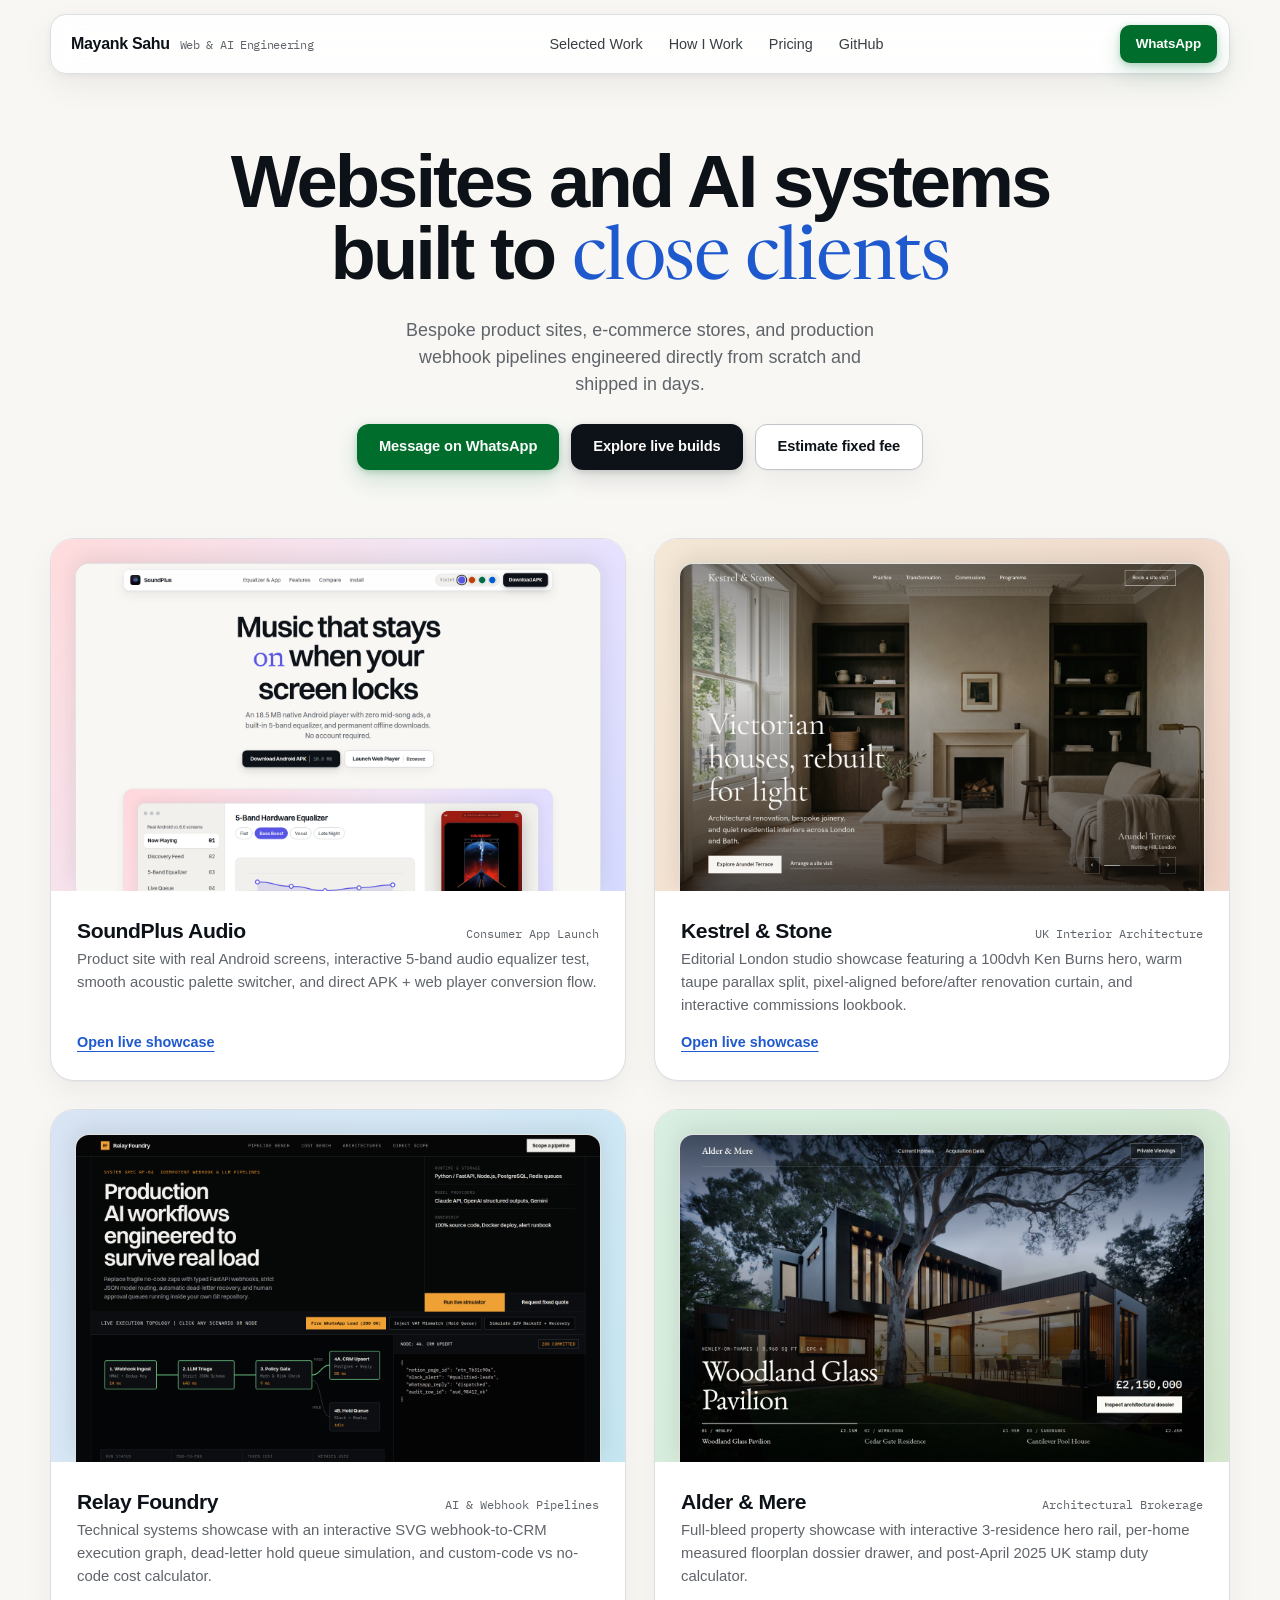
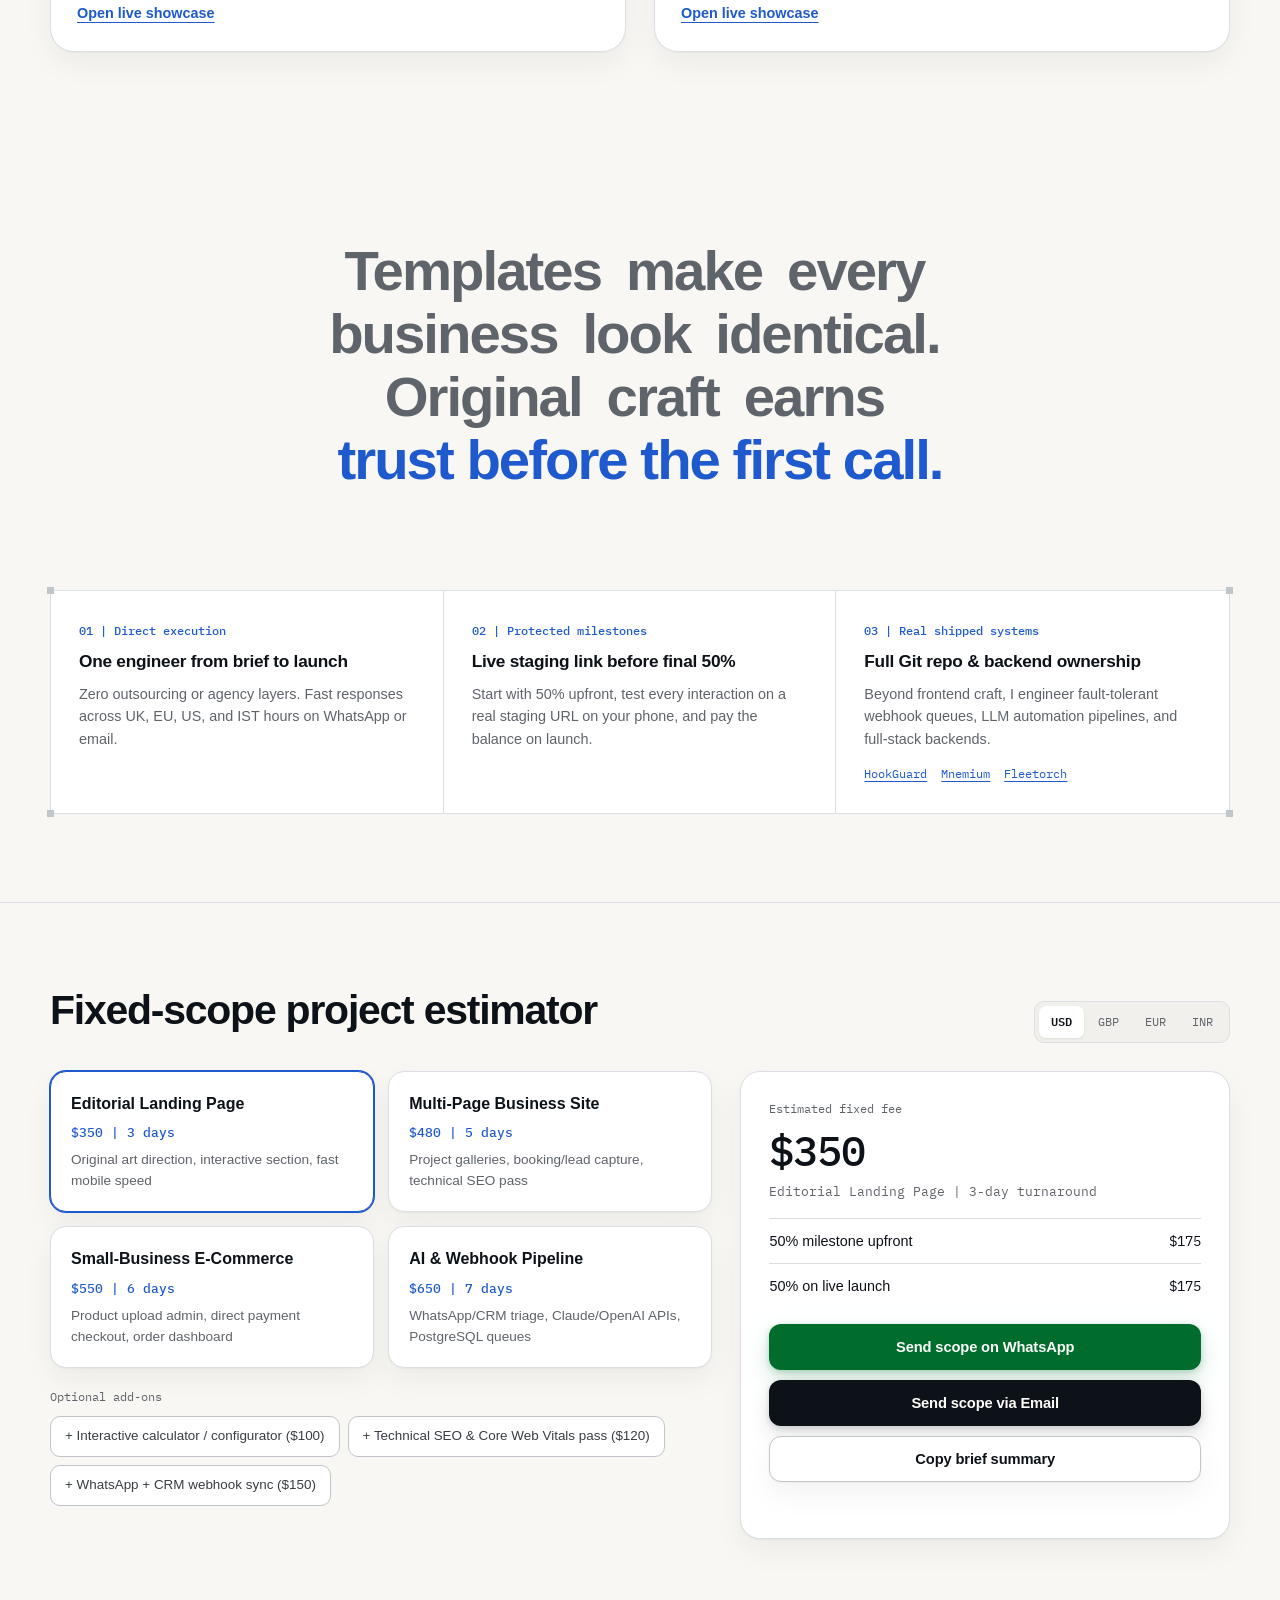
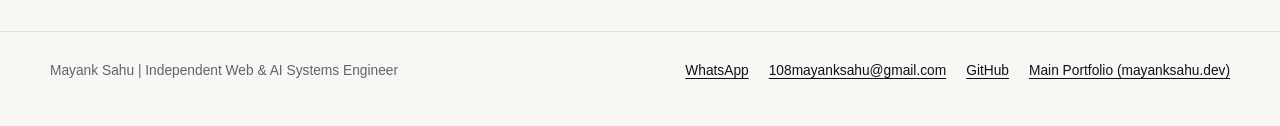
==== commit 87b68251: "chore: link mayanksahu.dev and add .nojekyll for msnotfound/demos GitHub Pages" ====
--- a/index.html
+++ b/index.html
@@ -854,7 +854,7 @@
         <a href="https://wa.me/919302493307" target="_blank" rel="noopener">WhatsApp</a>
         <a href="mailto:108mayanksahu@gmail.com">108mayanksahu@gmail.com</a>
         <a href="https://github.com/msnotfound" target="_blank" rel="noopener">GitHub</a>
-        <a href="https://mayanksahu.is-a.dev/" target="_blank" rel="noopener">Engineering Portfolio</a>
+        <a href="https://mayanksahu.dev/" target="_blank" rel="noopener">Main Portfolio (mayanksahu.dev)</a>
       </div>
     </div>
   </footer>
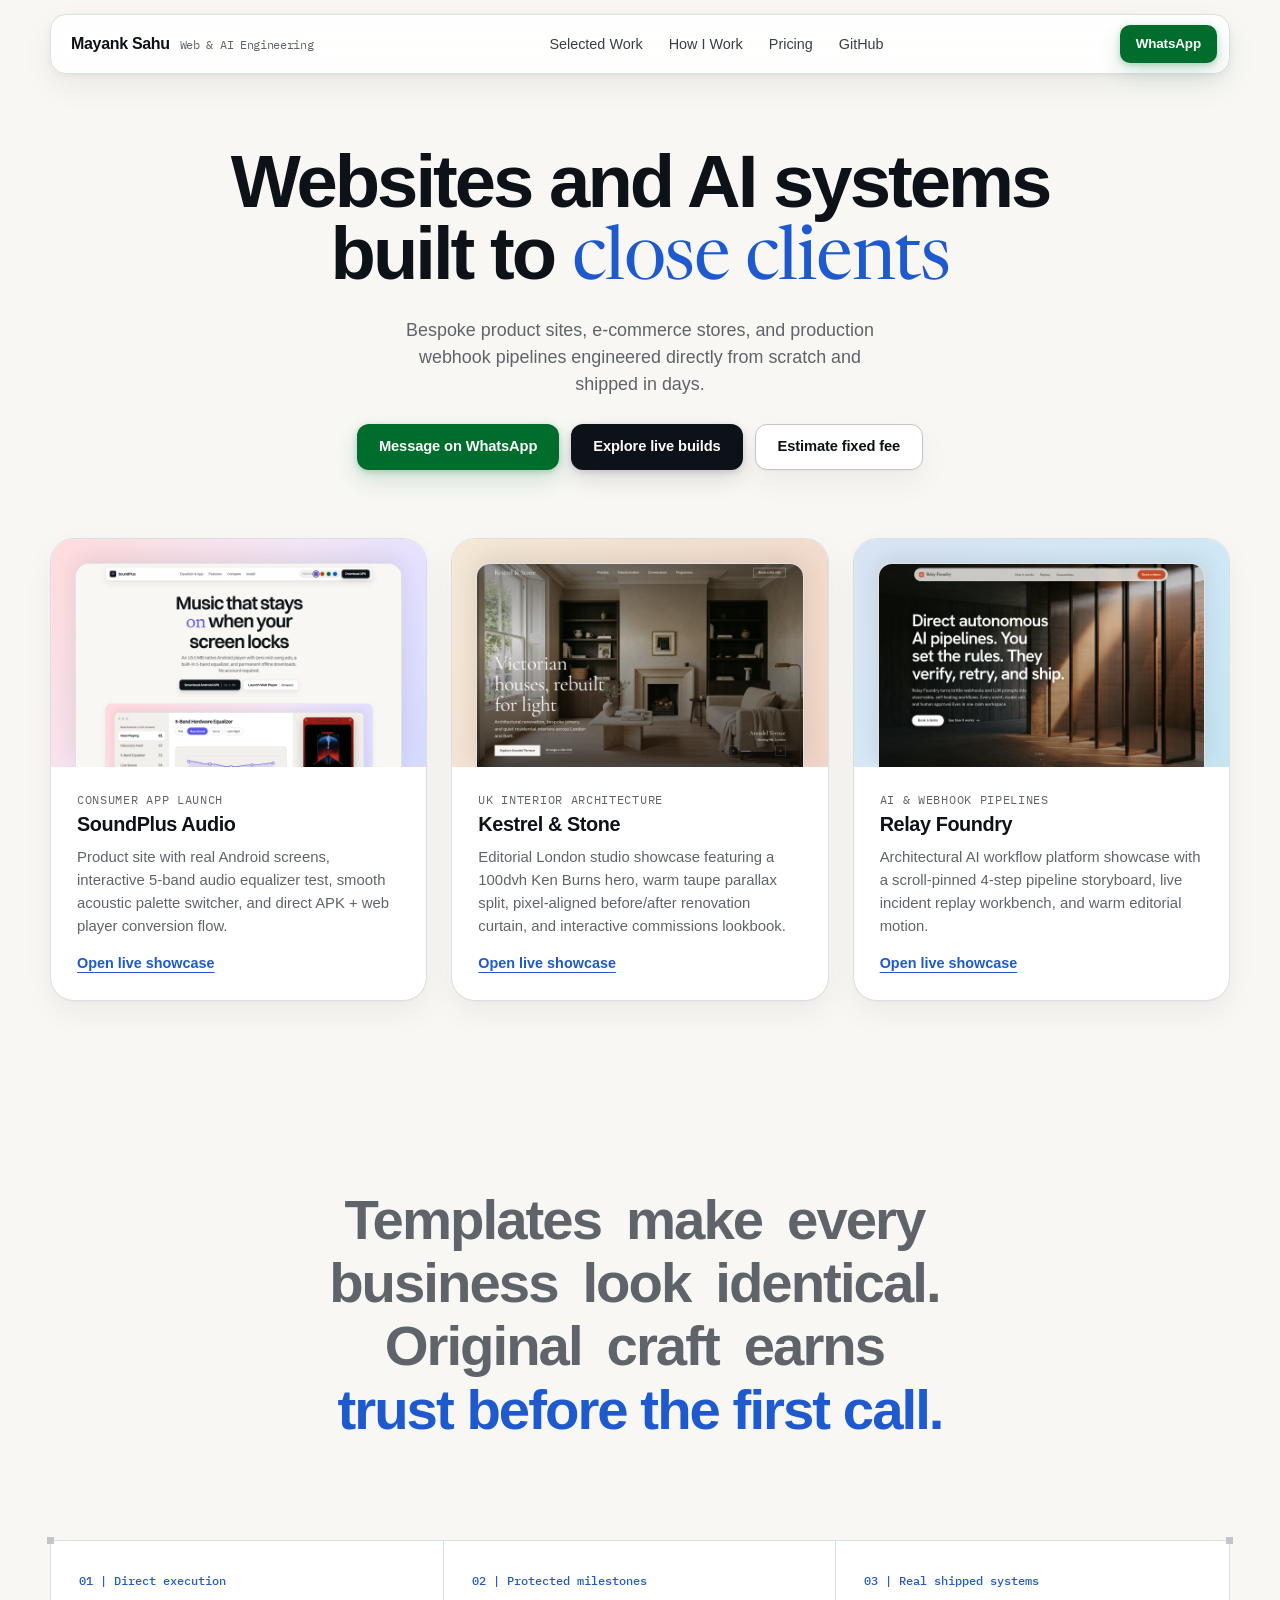
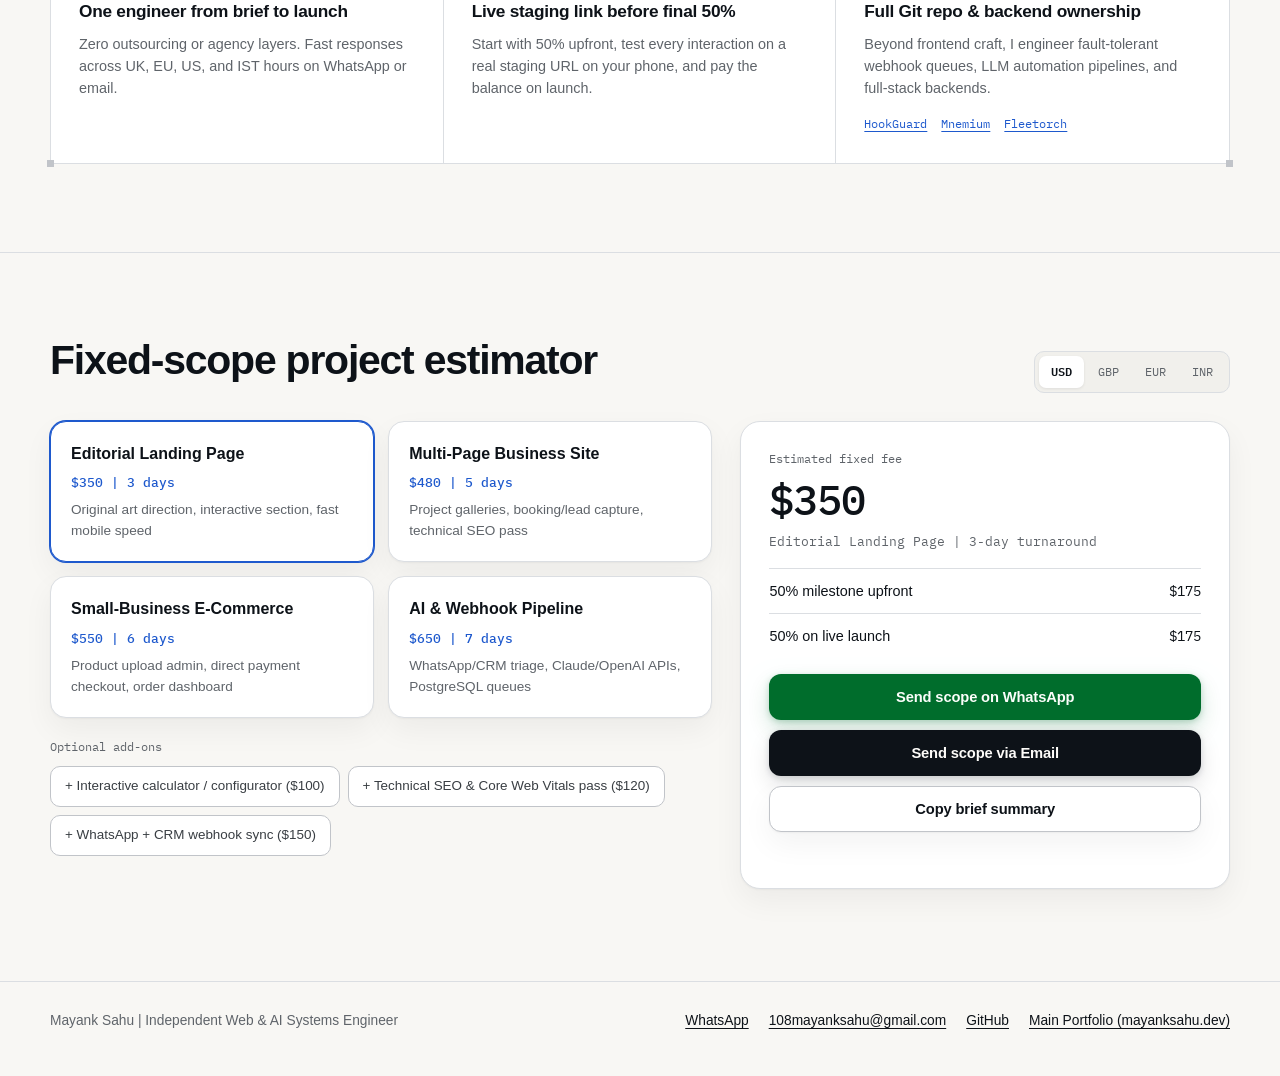
==== commit e6aca547: "v20: remove Alder & Mere from /demos hub and rebalance into 3-column showcase grid" ====
--- a/index.html
+++ b/index.html
@@ -246,8 +246,8 @@
 
     .work-grid {
       display: grid;
-      grid-template-columns: repeat(2, minmax(0, 1fr));
-      gap: 28px;
+      grid-template-columns: repeat(3, minmax(0, 1fr));
+      gap: 24px;
     }
 
     .work-card {
@@ -305,21 +305,26 @@
 
     .work-top {
       display: flex;
-      justify-content: space-between;
-      align-items: baseline;
-      gap: 12px;
+      flex-direction: column;
+      align-items: flex-start;
+      gap: 4px;
+      margin-bottom: 10px;
     }
 
     .work-title {
-      font-size: 1.32rem;
+      font-size: 1.24rem;
       font-weight: 600;
       letter-spacing: -0.02em;
+      line-height: 1.15;
     }
 
     .work-cat {
       font-family: var(--font-mono);
-      font-size: 0.74rem;
+      font-size: 0.72rem;
       color: var(--muted);
+      order: -1;
+      text-transform: uppercase;
+      letter-spacing: 0.06em;
     }
 
     .work-desc {
@@ -691,7 +696,7 @@
           <article class="work-card reveal">
             <div class="work-stage g3">
               <div class="work-shot">
-                <img src="./assets/preview-ai.png" alt="Relay Foundry production AI workflow engineering simulator" />
+                <img src="./assets/preview-ai.png" alt="Relay Foundry autonomous AI pipeline orchestration showcase" />
               </div>
             </div>
             <div class="work-body">
@@ -701,30 +706,10 @@
                   <span class="work-cat">AI &amp; Webhook Pipelines</span>
                 </div>
                 <p class="work-desc">
-                  Technical systems showcase with an interactive SVG webhook-to-CRM execution graph, dead-letter hold queue simulation, and custom-code vs no-code cost calculator.
+                  Architectural AI workflow platform showcase with a scroll-pinned 4-step pipeline storyboard, live incident replay workbench, and warm editorial motion.
                 </p>
               </div>
               <a class="work-link" href="./ai-studio/" target="_blank" rel="noopener">Open live showcase</a>
-            </div>
-          </article>
-
-          <article class="work-card reveal">
-            <div class="work-stage g4">
-              <div class="work-shot">
-                <img src="./assets/preview-realestate.png" alt="Alder and Mere contemporary architectural property brokerage" />
-              </div>
-            </div>
-            <div class="work-body">
-              <div>
-                <div class="work-top">
-                  <h2 class="work-title">Alder &amp; Mere</h2>
-                  <span class="work-cat">Architectural Brokerage</span>
-                </div>
-                <p class="work-desc">
-                  Full-bleed property showcase with interactive 3-residence hero rail, per-home measured floorplan dossier drawer, and post-April 2025 UK stamp duty calculator.
-                </p>
-              </div>
-              <a class="work-link" id="reLiveLink" href="https://msnotfound.github.io/real-estate-demo/" target="_blank" rel="noopener">Open live showcase</a>
             </div>
           </article>
         </div>
@@ -863,9 +848,6 @@
     const reduced = window.matchMedia("(prefers-reduced-motion: reduce)").matches;
     if (!reduced) document.documentElement.classList.add("js-ready");
 
-    const isLocal = location.hostname === "127.0.0.1" || location.hostname === "localhost";
-    document.getElementById("reLiveLink").href = isLocal ? "http://127.0.0.1:8082/" : "https://msnotfound.github.io/real-estate-demo/";
-
     // Silky Eased Smooth Anchor Scroll
     let scrollRaf = null;
     function smoothScrollTo(targetY, duration = 740) {
